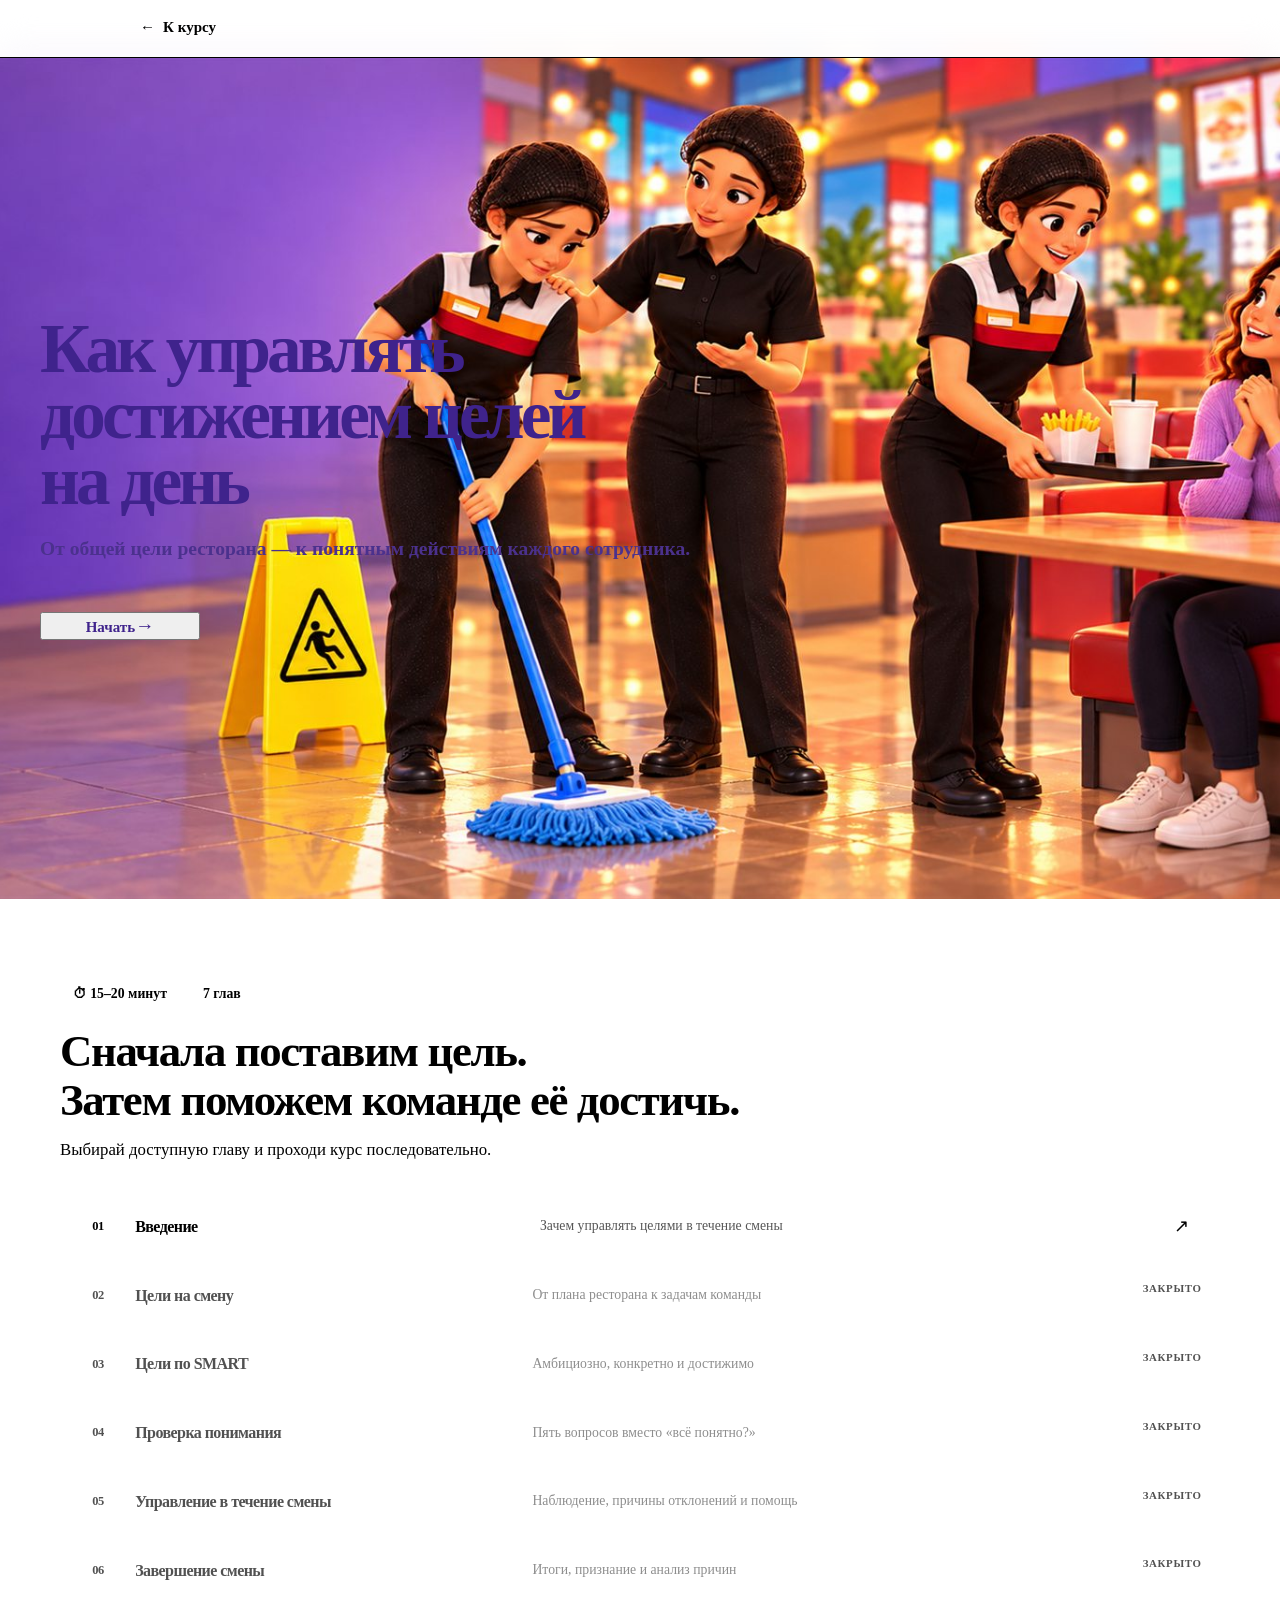
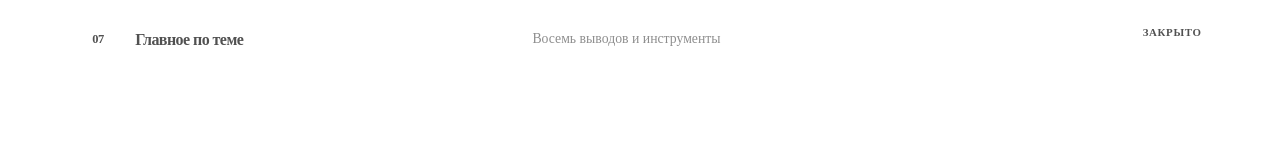
==== index.html @ cd830255 "Adjust cover and reason carousel visuals" ====
<!doctype html>
<html lang="ru" data-audience="ms" data-direction="restoran" data-ku-course="daily_goals_course_progress_v12">
<head>
  <meta charset="utf-8">
  <meta name="viewport" content="width=device-width, initial-scale=1">
  <meta name="theme-color" content="#7968E8">
  <meta name="description" content="Интерактивный курс о постановке целей и управлении их достижением в течение дня.">
  <title>Как управлять достижением целей на день</title>
  <link rel="stylesheet" href="css/kuds.css?v=5">
  <link rel="stylesheet" href="style.css?v=47">
</head>
<body>
  <nav id="top-nav" aria-label="Навигация по курсу">
    <div class="nav-inner">
      <button class="nav-home-btn" type="button" onclick="navigateTo('home')" aria-label="Вернуться на главную">
        <span aria-hidden="true">←</span><span>К курсу</span>
      </button>
      <span id="nav-chapter"></span>
      <span id="nav-progress" aria-live="polite"></span>
    </div>
    <div id="progress-bar-wrap"><div id="progress-bar"></div></div>
  </nav>

  <main>
    <section class="page active" id="page-home">
      <div class="hero-placeholder">
        <div class="hero-content">
          <h1>Как управлять<br>достижением<wbr> целей<br>на день</h1>
          <p>От общей цели ресторана — к понятным действиям каждого сотрудника.</p>
          <button class="hero-entry ku-btn primary l" type="button" onclick="navigateTo('intro')"><span>Начать</span><i class="ku-ico arrow" aria-hidden="true">→</i></button>
        </div>
        <figure class="ku-img course-hero-art" data-ku-img="images/hero-shift-leader" data-ku-alt="Менеджер ресторана начинает смену вместе с командой" style="aspect-ratio:16/9">
          <figcaption class="ku-img__ph"><b>3D-сцена: менеджер начинает смену вместе с командой</b><code>images/hero-shift-leader · 16:9</code></figcaption>
        </figure>
      </div>

      <div class="home-content" id="course-contents">
        <div class="home-heading fade-in">
          <div class="course-overview-meta"><span>⏱ 15–20 минут</span><span>7 глав</span></div>
          <h2>Сначала поставим цель.<br>Затем поможем команде её достичь.</h2>
          <p>Выбирай доступную главу и проходи курс последовательно.</p>
        </div>
        <div class="chapter-grid">
          <button class="chapter-card fade-in" id="home-card-1" type="button" onclick="navigateTo('intro')">
            <span class="chapter-num">01</span><span class="chapter-copy"><b>Введение</b><em class="chapter-cta">Нажми</em><small>Зачем управлять целями в течение смены</small></span><span class="chapter-arrow">↗</span><span class="chapter-lock">●</span>
          </button>
          <button class="chapter-card fade-in locked" id="home-card-2" type="button" onclick="navigateTo('goals')" disabled aria-disabled="true" tabindex="-1">
            <span class="chapter-num">02</span><span class="chapter-copy"><b>Цели на смену</b><small>От плана ресторана к задачам команды</small></span><span class="chapter-arrow">↗</span><span class="chapter-lock">●</span>
          </button>
          <button class="chapter-card fade-in locked" id="home-card-3" type="button" onclick="navigateTo('smart')" disabled aria-disabled="true" tabindex="-1">
            <span class="chapter-num">03</span><span class="chapter-copy"><b>Цели по SMART</b><small>Амбициозно, конкретно и достижимо</small></span><span class="chapter-arrow">↗</span><span class="chapter-lock">●</span>
          </button>
          <button class="chapter-card fade-in locked" id="home-card-4" type="button" onclick="navigateTo('understanding')" disabled aria-disabled="true" tabindex="-1">
            <span class="chapter-num">04</span><span class="chapter-copy"><b>Проверка понимания</b><small>Пять вопросов вместо «всё понятно?»</small></span><span class="chapter-arrow">↗</span><span class="chapter-lock">●</span>
          </button>
          <button class="chapter-card fade-in locked" id="home-card-5" type="button" onclick="navigateTo('control')" disabled aria-disabled="true" tabindex="-1">
            <span class="chapter-num">05</span><span class="chapter-copy"><b>Управление в течение смены</b><small>Наблюдение, причины отклонений и помощь</small></span><span class="chapter-arrow">↗</span><span class="chapter-lock">●</span>
          </button>
          <button class="chapter-card fade-in locked" id="home-card-6" type="button" onclick="navigateTo('finish')" disabled aria-disabled="true" tabindex="-1">
            <span class="chapter-num">06</span><span class="chapter-copy"><b>Завершение смены</b><small>Итоги, признание и анализ причин</small></span><span class="chapter-arrow">↗</span><span class="chapter-lock">●</span>
          </button>
          <button class="chapter-card fade-in wide locked" id="home-card-7" type="button" onclick="navigateTo('summary')" disabled aria-disabled="true" tabindex="-1">
            <span class="chapter-num">07</span><span class="chapter-copy"><b>Главное по теме</b><small>Восемь выводов и инструменты</small></span><span class="chapter-arrow">↗</span><span class="chapter-lock">●</span>
          </button>
        </div>
      </div>
    </section>

    <section class="page" id="page-intro">
      <header class="chapter-hero chapter-hero-orange">
        <div class="content-wrap">
          <span class="chapter-index">01 / 07</span>
          <p class="eyebrow">Введение</p>
          <h1>Цель — не бумажка.<br> Это маршрут смены.</h1>
          <p class="chapter-lead">Почему одной постановки цели недостаточно и как управлять её достижением.</p>
        </div>
      </header>
      <div class="content-wrap lesson-body">
        <div class="hook-card fade-in">
          <h2>Перед первой сменой разберись в трёх вещах</h2>
          <div class="shift-signals" aria-label="Три опоры для первой смены">
            <article><span>01</span><p><strong>Результат:</strong> какой общий план должен выполнить ресторан к концу смены?</p></article>
            <article><span>02</span><p><strong>Команда:</strong> что именно сделает каждый сотрудник для общего результата?</p></article>
            <article><span>03</span><p><strong>Наблюдение:</strong> как вовремя заметить отклонение и помочь команде?</p></article>
          </div>
          <p class="hook-answer">Ответы на эти вопросы ты найдёшь в курсе.</p>
        </div>

        <div class="intro-summary fade-in">
          <p>На старте смены у ресторана есть общий план: выручка, продажи новинок и гостевой опыт. Ты переводишь этот план в конкретные задачи сотрудников, отслеживаешь результат и вовремя помогаешь скорректировать действия.</p>
        </div>
        <figure class="ku-img fade-in course-scene" data-ku-img="images/intro-team-briefing" data-ku-alt="Менеджер объясняет команде цели смены перед открытием ресторана" style="aspect-ratio:16/9">
          <figcaption class="ku-img__ph"><b>3D-сцена: короткая планёрка перед сменой</b><code>images/intro-team-briefing · 16:9</code></figcaption>
        </figure>
        <section class="goal-funnel fade-in" aria-labelledby="goal-funnel-title">
          <h2 id="goal-funnel-title">Как общая цель становится задачами команды</h2>

          <div class="funnel-stage funnel-goal">
            <span class="funnel-number">1</span>
            <div><h3>Цель ресторана на смену</h3><p><strong>202 000 ₽</strong> · <strong>155 новинок</strong> · <strong>0 негативных отзывов</strong></p></div>
          </div>
          <span class="funnel-arrow" aria-hidden="true">↓</span>

          <div class="funnel-stage funnel-metrics">
            <span class="funnel-number">2</span>
            <div><h3>Показатели движения к цели</h3><ul><li>почасовая выручка и количество проданных новинок;</li><li>скорость и качество приготовления;</li><li>гостевой опыт.</li></ul></div>
          </div>
          <span class="funnel-arrow" aria-hidden="true">↓</span>

          <div class="funnel-stage funnel-zones">
            <span class="funnel-number">3</span>
            <div class="funnel-stage-content"><h3>Вклад каждой зоны</h3><div class="funnel-grid">
              <article><b>Кухня</b><p>Готовит блюда по стандарту и правильно использует продукты.</p></article>
              <article><b>Прилавок</b><p>Сотрудники принимают заказ, помогают с выбором, предлагают дополнительные позиции, быстро и правильно собирают заказ.</p></article>
              <article><b>Зал</b><p>Создаёт комфорт, поддерживает чистоту и общается с Гостями.</p></article>
            </div></div>
          </div>
          <span class="funnel-arrow" aria-hidden="true">↓</span>

          <div class="funnel-stage funnel-tasks">
            <span class="funnel-number">4</span>
            <div class="funnel-stage-content"><h3>Конкретные задачи сотрудников по SMART</h3><div class="funnel-grid">
              <article><b>Кухня</b><p>«С 17:00 до 21:00 поддерживай на станции запас не менее 6 порций котлет Ангус».</p></article>
              <article><b>Прилавок</b><p>«С 17:00 до 21:00 продай 15 новинок, предлагая их как дополнительную продажу к горячему напитку».</p></article>
              <article><b>Зал</b><p>«С 17:00 до 21:00 поддерживай чистоту и сразу реагируй на обращения, чтобы завершить смену без негативных отзывов».</p></article>
            </div></div>
          </div>

          <blockquote>Общая цель достигается не сама по себе: она складывается из показателей каждой зоны и конкретных действий сотрудников.</blockquote>
        </section>
        <div class="shift-path-title fade-in"><h2>На каждой смене путь выглядит так:</h2></div>
        <div class="intro-flow fade-in" aria-label="Четыре действия на смене">
          <div><span>01</span><b>Поставить</b><small>Каждому сотруднику — свою понятную цель.</small></div><i>→</i>
          <div><span>02</span><b>Проверить</b><small>Сверить факт с планом во время смены.</small></div><i>→</i>
          <div><span>03</span><b>Поддержать</b><small>Дать обратную связь и скорректировать действия.</small></div><i>→</i>
          <div><span>04</span><b>Подвести итог</b><small>Понять, что сработало и что улучшить.</small></div>
        </div>
        <div class="intro-next fade-in"><b>Начнём с постановки целей</b><span>Сначала разберём общий план ресторана и получим понятную цель для вечерней смены.</span></div>
        <div class="next-row"><button class="btn-primary" type="button" onclick="completeChapter('intro', 'goals')">К постановке целей <span>→</span></button></div>
      </div>
    </section>

    <section class="page" id="page-goals">
      <header class="chapter-hero chapter-hero-cream">
        <div class="content-wrap">
          <span class="chapter-index">02 / 07</span>
          <p class="eyebrow">Постановка целей на смену</p>
          <h1>Одна цель ресторана.<br> Несколько личных задач.</h1>
          <p class="chapter-lead">Разберём цели вечерней смены и переведём товарооборот в понятный план для кассира.</p>
        </div>
      </header>
      <div class="content-wrap lesson-body">
        <div class="section-title fade-in"><h2>Что нужно знать, чтобы поставить цели на смену</h2></div>
        <div class="quiz-card case-quiz fade-in">
          <div class="quiz-top"><span>Пример из практики · проверь себя</span><b>01</b></div>
          <h2>Ты управляешь вечерней сменой</h2>
          <p>Ответь на три вопроса по ситуации. После каждого ответа увидишь логику расчёта.</p>
          <div class="case-question">
            <h3>Утром поставили цель продать 250 новинок, но продали 95. Сколько нужно продать вечером?</h3>
            <div class="choice-grid"><button type="button" onclick="answerChoice(this, false, 'case-feedback-1')">125 порций</button><button type="button" onclick="answerChoice(this, true, 'case-feedback-1')">155 порций</button><button type="button" onclick="answerChoice(this, false, 'case-feedback-1')">250 порций</button></div>
            <div class="feedback-box" id="case-feedback-1" aria-live="polite"></div>
          </div>
          <div class="case-question">
            <h3>Цель ресторана по товарообороту — 350 000 рублей, утром заработали 148 000. Какая цель вечерней смены?</h3>
            <div class="choice-grid"><button type="button" onclick="answerChoice(this, false, 'case-feedback-2')">175 000 ₽</button><button type="button" onclick="answerChoice(this, true, 'case-feedback-2')">202 000 ₽</button><button type="button" onclick="answerChoice(this, false, 'case-feedback-2')">350 000 ₽</button></div>
            <div class="feedback-box" id="case-feedback-2" aria-live="polite"></div>
          </div>
          <div class="case-question">
            <h3>Утренняя смена завершилась без негативных отзывов. Какая цель остаётся у тебя?</h3>
            <div class="choice-grid"><button type="button" onclick="answerChoice(this, true, 'case-feedback-3')">Завершить смену с 0 негативных отзывов</button><button type="button" onclick="answerChoice(this, false, 'case-feedback-3')">Удержать долю негативных отзывов не выше 1%</button><button type="button" onclick="answerChoice(this, false, 'case-feedback-3')">Снизить число негативных отзывов к прошлой неделе</button></div>
            <div class="feedback-box" id="case-feedback-3" aria-live="polite"></div>
          </div>
        </div>

        <div class="shift-goal-summary fade-in">
          <div class="shift-goal-takeaway"><strong>Как поставить общую цель на смену</strong><p>Возьми план ресторана на день, учти долю своей смены и фактический результат предыдущей смены. Определи результат по выручке, продажам новинок и гостевому опыту.</p></div>
          <aside class="shift-share-note"><strong>Важно: учитывай долю каждой смены.</strong><p>Распределение выручки по сменам в каждом ресторане своё. Уточни у наставника, какой процент приходится на утро, а какой — на вечер, чтобы в дальнейшем опираться на эти цифры при постановке цели.</p></aside>
        </div>

        <div class="section-title fade-in"><h2>Как из общей цели поставить задачу каждому сотруднику смены</h2></div>
        <div class="body-copy fade-in">
          <p>Ты можешь отлично знать, как собирать и продавать сэндвичи, но в одиночку за день достигнуть плановых показателей не получится. Поэтому важно организовать работу команды.</p>
          <p>Цель смены становится выполнимой, когда у каждой зоны есть свой ориентир. Сначала задай ориентир, затем объясни сотрудникам действия, которые приведут к нему.</p>
        </div>
        <div class="question-stack fade-in">
          <div><span>01</span><div><p><strong>Кухня:</strong> выполнять план по блюдам и не допускать негативных отзывов о качестве и скорости.</p><details class="question-guidance"><summary><span>Показать решение</span><small>Нажми</small><i aria-hidden="true">＋</i></summary><div class="question-guidance-answer"><p>Распредели сотрудников по станциям, обозначь обязанности и следи за готовностью, качеством и скоростью выдачи.</p></div></details></div></div>
          <div><span>02</span><div><p><strong>Зал:</strong> поддерживать чистоту, помогать Гостям и завершить смену без негативных отзывов.</p><details class="question-guidance"><summary><span>Показать решение</span><small>Нажми</small><i aria-hidden="true">＋</i></summary><div class="question-guidance-answer"><p>Обозначь стандарты чистоты и гостевого опыта, регулярно наблюдай за залом и помогай сотруднику быстро реагировать на обращения.</p></div></details></div></div>
          <div><span>03</span><div><p><strong>Касса:</strong> каждый час выполнять свою долю выручки и не допускать негативных отзывов об обслуживании.</p><details class="question-guidance"><summary><span>Показать решение</span><small>Нажми</small><i aria-hidden="true">＋</i></summary><div class="question-guidance-answer"><p>Рассчитай почасовой ориентир, наблюдай за гостевым опытом и сверяй продажи с планом каждый час.</p></div></details></div></div>
        </div>
        <div class="questions-result fade-in"><b>Теперь у каждой зоны есть понятный ориентир.</b><span>Рассчитаем один из них: сколько должен продать кассир за смену и за час.</span></div>

        <div class="calculation-card fade-in">
          <p class="eyebrow">Пример расчета для кассира:</p>
          <p>У тебя на смене 1 кассир. Нужно заработать 202 000 рублей. Доля продаж в Digital-каналах составляет 84% (эту информацию ты ищешь в дашборде). Значит, кассир должен продать оставшиеся 16% выручки:</p>
          <div class="formula"><span>202 000</span><i>×</i><span>16 / 100</span><i>=</i><b>32 320 ₽ за смену</b></div>
          <p>Если смена длится 8 часов, то каждый час нужно продавать примерно на 4040 рублей.</p>
        </div>

        <div class="quiz-card fade-in" id="calc-quiz">
          <div class="quiz-top"><span>Практика</span><b>01</b></div>
          <h2>Рассчитай цель кассира</h2>
          <p>Выручка за смену — 150 000 рублей, доля кассира — 20%. Какая цель кассира?</p>
          <div class="choice-grid" role="group" aria-label="Варианты ответа">
            <button type="button" onclick="answerChoice(this, false, 'calc-feedback')">24 000 ₽</button>
            <button type="button" onclick="answerChoice(this, true, 'calc-feedback')">30 000 ₽</button>
            <button type="button" onclick="answerChoice(this, false, 'calc-feedback')">36 000 ₽</button>
          </div>
          <div class="feedback-box" id="calc-feedback" aria-live="polite"></div>
        </div>
        <div class="next-row"><button class="btn-primary" type="button" onclick="completeChapter('goals', 'smart')">Сделать цель точной <span>→</span></button></div>
      </div>
    </section>

    <section class="page" id="page-smart">
      <header class="chapter-hero chapter-hero-red">
        <div class="content-wrap">
          <span class="chapter-index">03 / 07</span>
          <p class="eyebrow">Постановка целей по SMART</p>
          <h1>Цель, которую<br> можно выполнить.</h1>
          <p class="chapter-lead">Проверим цель на конкретность, измеримость, достижимость, релевантность и срок.</p>
        </div>
      </header>
      <div class="content-wrap lesson-body">
        <div class="section-title fade-in"><h2>Как конкретизировать цель на смену</h2></div>
        <div class="smart-intro fade-in"><p>Цели для команды и каждого сотрудника нужно ставить по принципу SMART. Нажми на букву, чтобы увидеть, что именно она проверяет.</p></div>
        <div class="smart-grid fade-in">
          <button type="button" class="smart-card" onclick="selectSmart(this, 0)"><b>S</b><span>Specific</span><small>Конкретной</small></button>
          <button type="button" class="smart-card" onclick="selectSmart(this, 1)"><b>M</b><span>Measurable</span><small>Измеримой</small></button>
          <button type="button" class="smart-card" onclick="selectSmart(this, 2)"><b>A</b><span>Achievable</span><small>Достижимой</small></button>
          <button type="button" class="smart-card" onclick="selectSmart(this, 3)"><b>R</b><span>Relevant</span><small>Связана с общей целью</small></button>
          <button type="button" class="smart-card" onclick="selectSmart(this, 4)"><b>T</b><span>Time-bound</span><small>Ограниченной во времени</small></button>
        </div>
        <div class="smart-detail fade-in" id="smart-detail" aria-live="polite">
          <span>Выбери букву SMART</span><p>Нажми на любую карточку выше — здесь появится объяснение и пример.</p>
        </div>
        <div class="smart-breakdown fade-in" id="smart-breakdown" hidden>
          <p class="smart-complete-goal">«С 9:00 до 11:00 продай 15 пирожков с вишней — на 5 больше твоего обычного результата. Предлагай их как дополнительную продажу к горячему напитку: это поможет увеличить средний чек ресторана».</p>
        </div>

        <figure class="ku-img fade-in course-scene" data-ku-img="images/smart-goal-coaching" data-ku-alt="Менеджер проговаривает сотрудникам конкретную цель по SMART" style="aspect-ratio:16/9">
          <figcaption class="ku-img__ph"><b>3D-сцена: менеджер ставит сотруднику понятную SMART-цель</b><code>images/smart-goal-coaching · 16:9</code></figcaption>
        </figure>
        <div class="quiz-card fade-in">
          <div class="quiz-top"><span>Практика</span><b>02</b></div>
          <h2>Соотнеси части цели с критериями SMART</h2>
          <p>Части ниже складываются в одну цель. Для каждой части выбери критерий SMART, который она раскрывает.</p>
          <div class="smart-matching" id="smart-matching">
            <label><span>С 17:00 до 21:00</span><select data-answer="T" aria-label="Критерий для срока цели кухни"><option value="">Выбери критерий</option><option value="R">R · Релевантность</option><option value="M">M · Измеримость</option><option value="T">T · Ограниченность во времени</option><option value="A">A · Достижимость</option><option value="S">S · Конкретность</option></select></label>
            <label><span>поддерживай на станции запас котлет Ангус</span><select data-answer="S" aria-label="Критерий для конкретного результата кухни"><option value="">Выбери критерий</option><option value="S">S · Конкретность</option><option value="T">T · Ограниченность во времени</option><option value="R">R · Релевантность</option><option value="M">M · Измеримость</option><option value="A">A · Достижимость</option></select></label>
            <label><span>не менее 6 порций</span><select data-answer="M" aria-label="Критерий для количества порций"><option value="">Выбери критерий</option><option value="A">A · Достижимость</option><option value="M">M · Измеримость</option><option value="T">T · Ограниченность во времени</option><option value="R">R · Релевантность</option><option value="S">S · Конкретность</option></select></label>
            <label><span>это на 2 порции больше обычного запаса</span><select data-answer="A" aria-label="Критерий для достижимости цели кухни"><option value="">Выбери критерий</option><option value="R">R · Релевантность</option><option value="T">T · Ограниченность во времени</option><option value="A">A · Достижимость</option><option value="S">S · Конкретность</option><option value="M">M · Измеримость</option></select></label>
            <label><span>чтобы выдавать заказы без задержек</span><select data-answer="R" aria-label="Критерий для связи с целью ресторана"><option value="">Выбери критерий</option><option value="M">M · Измеримость</option><option value="S">S · Конкретность</option><option value="A">A · Достижимость</option><option value="R">R · Релевантность</option><option value="T">T · Ограниченность во времени</option></select></label>
          </div>
          <button class="btn-check" type="button" onclick="checkSmartMatching()">Проверить соответствия</button>
          <div class="feedback-box" id="smart-feedback" aria-live="polite"></div>
        </div>
        <div class="smart-checklist-bridge fade-in"><b>SMART готов. Теперь соберём всё в один алгоритм.</b><span>Итоговый чек-лист поможет не забыть вклад сотрудника, его возможности, способ достижения и проверку общей цели.</span></div>
        <div class="section-title fade-in"><h2>Как ставить цели сотрудникам, чтобы учесть всё?</h2></div>

        <ol class="step-list fade-in">
          <li><span>1</span><div><h3>Определи, кто из сотрудников и как именно должен повлиять на достижение цели.</h3><p>Пример: Кассиры могут работать со средним чеком, предлагая горячий пирожок с вишней к кофе. Сотрудник на бройлере – следить за сигналами PHU и вовремя готовить котлеты.</p></div></li>
          <li><span>2</span><div><h3>Учти реальные возможности сотрудника.</h3><p>Посмотри, какую норму обычно выполняет этот сотрудник в пик. Например: менее опытный кассир продает 10 пирожков с вишней, опытный – 25.</p></div></li>
          <li><span>3</span><div><h3>Сформулируй индивидуальные амбициозные, но достижимые цели.</h3><p>Пример: Нужно продать 50 пирожков с вишней и увеличить средний чек до 650 руб. Тогда:</p><p>Неопытному кассиру: цель — 15 пирожков с вишней (на 5 больше нормы) и средний чек 600 руб.</p><p>Опытному кассиру: цель — 35 пирожков с вишней (на 10 больше) и средний чек 700 руб.</p></div></li>
          <li><span>4</span><div><h3>Проверь себя.</h3><p>Если все сотрудники выполнят свои индивидуальные цели, будет ли выполнена общая цель на смену?</p></div></li>
          <li><span>5</span><div><h3>Озвучь цель по SMART для каждого сотрудника и подскажи, как её достичь.</h3><p>Например: «Мадина, с 17:00 до 21:00 продай 15 пирожков с вишней. Предлагай их как дополнительную продажу к горячему напитку — в конце сверим результат».</p></div></li>
        </ol>
        <div class="smart-next-bridge fade-in"><b>Следом проверим понимание задачи.</b><span>Сотрудник должен сам пересказать цель — так ты увидишь, одинаково ли вы поняли ожидаемый результат.</span></div>
        <div class="next-row"><button class="btn-primary" type="button" onclick="completeChapter('smart', 'understanding')">Проверить понимание <span>→</span></button></div>
      </div>
    </section>

    <section class="page" id="page-understanding">
      <header class="chapter-hero chapter-hero-yellow">
        <div class="content-wrap">
          <span class="chapter-index">04 / 07</span>
          <p class="eyebrow">Проверка понимания задач</p>
          <h1>Не спрашивай<br> «Всё понятно?»</h1>
          <p class="chapter-lead">Дай сотруднику самому пересказать цель — так ты увидишь, что именно он услышал.</p>
        </div>
      </header>
      <div class="content-wrap lesson-body">
        <div class="section-title fade-in"><h2>Как убедиться, что сотрудники усвоили задачи</h2></div>
        <div class="body-copy fade-in"><p>Когда расскажешь цель, попроси сотрудника пересказать:</p></div>
        <div class="understanding-checklist fade-in" id="understanding-list">
          <label><input type="checkbox"><span><b>1</b>какая цель, сколько и чего нужно успеть;</span></label>
          <label><input type="checkbox"><span><b>2</b>что можно делать, чтобы её достичь;</span></label>
          <label><input type="checkbox"><span><b>3</b>для чего нужна эта цель;</span></label>
          <label><input type="checkbox"><span><b>4</b>к какому времени нужно достичь цель;</span></label>
          <label><input type="checkbox"><span><b>5</b>готов ли он её выполнять.</span></label>
        </div>

        <div class="dialogue-card fade-in">
          <div class="manager-avatar" aria-hidden="true">М</div>
          <div><small>Пример вопроса:</small><p id="madina-script">«Мадина, повтори, пожалуйста, что тебе нужно сделать и к какому времени? Как ты поняла, что нужно, чтобы это сделать? Готова выполнить?»</p><audio id="madina-audio" preload="metadata"><source src="assets/madina.mp3" type="audio/mpeg"></audio><button class="audio-btn" id="madina-audio-toggle" type="button" aria-pressed="false">▶ Прослушать пример</button></div>
        </div>

        <div class="bridge-note fade-in"><span>Проверка понимания — основа дальнейшего наблюдения. Когда сотрудник своими словами повторил задачу, ты можешь отслеживать её выполнение и вовремя помогать.</span></div>

        <div class="understanding-next fade-in"><b>Теперь будем отслеживать ход смены</b><span>Понимание задачи уже проверено. Дальше ты наблюдаешь за выполнением, анализируешь отклонения и даёшь обратную связь.</span></div>

        <div class="next-row"><button class="btn-primary" type="button" onclick="completeChapter('understanding', 'control')">Управлять в течение смены <span>→</span></button></div>
      </div>
    </section>

    <section class="page" id="page-control">
      <header class="chapter-hero chapter-hero-dark">
        <div class="content-wrap">
          <span class="chapter-index">05 / 07</span>
          <p class="eyebrow">Управление достижением целей</p>
          <h1>Наблюдай,<br> чтобы вовремя помочь.</h1>
          <p class="chapter-lead">Сверяй продажи с планом каждый час, находи причину отклонения и корректируй действия.</p>
        </div>
      </header>
      <div class="content-wrap lesson-body">
        <div class="body-copy fade-in">
          <p>Достижением целей нужно управлять. Регулярно следи, чтобы каждый сотрудник приближался к плану.</p>
        </div>
        <div class="control-bridge fade-in"><p class="eyebrow">Инструменты наблюдения</p><p><strong>Данные о продажах в Brave&amp;Bold</strong> показывают фактический результат. Каждый час сравнивай накопленные продажи с планом на это время: цель → ежечасная сверка → причина отклонения → помощь сотруднику.</p></div>
        <figure class="ku-img fade-in course-scene" data-ku-img="images/control-hourly-check" data-ku-alt="Менеджер вместе с сотрудником сверяет почасовой план продаж и фактический результат" style="aspect-ratio:16/9">
          <figcaption class="ku-img__ph"><b>3D-сцена: ежечасная сверка плана и результата</b><code>images/control-hourly-check · 16:9</code></figcaption>
        </figure>
        <figure class="brave-report fade-in">
          <a href="brave-sales-metrics.png" target="_blank" rel="noopener" aria-label="Открыть скриншот отчёта Brave&amp;Bold в полном размере"><img src="brave-sales-metrics.png" alt="Отчёт Brave&amp;Bold с выручкой, трафиком, средним чеком и количеством блюд по временным интервалам" loading="lazy"></a>
          <figcaption><strong>Пример отчёта Brave&amp;Bold.</strong> Данные разбиты на получасовые интервалы. Для ежечасной сверки смотри два соседних столбца вместе.</figcaption>
        </figure>
        <div class="examples-card fade-in">
          <h3>Как это выглядит в работе</h3>
          <p>Если цель кассира на 8-часовую смену — 80 000 ₽, то при равномерной загрузке ориентир составляет 10 000 ₽ за час. Через час сравни накопленные продажи с 10 000 ₽. Если поток Гостей меняется, распределяй почасовой план с учётом ожидаемой загрузки.</p>
        </div>

        <div class="section-title fade-in"><h2>Что делать, если цели не достигаются?</h2></div>
        <div class="body-copy fade-in"><p>Если через 1–2 часа видно отставание, разберись в причинах.</p></div>
        <div class="reason-carousel fade-in" id="reason-carousel" aria-label="Причины отклонения от цели">
          <div class="reason-slides">
            <article class="reason-slide active"><img src="images/reason-not-understood.jpg" alt="Менеджер помогает сотруднику понять задачу"><div class="reason-slide-copy"><span class="reason-kicker">Причина 1</span><h3>Сотрудник не понимает задачу.</h3><p><strong>Признак:</strong> пересказывает цель неверно.</p><p><strong>Решение:</strong> объясни цель ещё раз и попроси повторить.</p></div></article>
            <article class="reason-slide"><img src="images/reason-cannot-achieve.jpg" alt="Менеджер помогает сотруднику убрать препятствие"><div class="reason-slide-copy"><span class="reason-kicker">Причина 2</span><h3>Сотрудник понимает, но не получается выполнить.</h3><p>Спроси, <strong>в чём сложность.</strong> Возможно, нужен другой инструмент (например, использовать треугольник продаж, а не один скрипт).</p><p><strong>Решение:</strong> предложи новый план, убери помехи (соус стоит далеко, скрипт сложный и т.п.).</p></div></article>
            <article class="reason-slide"><img src="images/reason-tired.jpg" alt="Менеджер предлагает уставшему сотруднику короткий отдых"><div class="reason-slide-copy"><span class="reason-kicker">Причина 3</span><h3>Сотрудник устал.</h3><p>Спроси, <strong>как он себя чувствует.</strong></p><p><strong>Решение:</strong> дай отдохнуть до пика, скорректируй распределение задач.</p></div></article>
            <article class="reason-slide"><img src="images/reason-unfriendly.jpg" alt="Менеджер помогает сотруднику улучшить общение с Гостем"><div class="reason-slide-copy"><span class="reason-kicker">Причина 4</span><h3>Сотрудник недружелюбен с Гостями.</h3><p><strong>Спроси:</strong> что мешает ему быть внимательным к Гостям и предлагать блюда.</p><p><strong>Решение:</strong> дай корректирующую обратную связь наедине, покажи, как правильно общаться и предлагать.</p></div></article>
          </div>
          <div class="reason-carousel-nav"><button type="button" onclick="changeReasonSlide(-1)" aria-label="Предыдущая причина">←</button><span id="reason-carousel-count">1 / 4</span><button type="button" onclick="changeReasonSlide(1)" aria-label="Следующая причина">→</button></div>
        </div>

        <div class="quiz-card fade-in">
          <div class="quiz-top"><span>Ситуация</span><b>03</b></div>
          <h2>Через 2 часа кассир продал на 2 000 ₽ при плане 5 000 ₽ на это время. Что сделаешь сначала?</h2>
          <div class="choice-list">
            <button type="button" onclick="answerChoice(this, false, 'control-feedback')">Повторить план продаж, предложить чаще рекомендовать новинки и через час сверить результат</button>
            <button type="button" onclick="answerChoice(this, true, 'control-feedback')">Уточнить понимание цели, выяснить причину отставания и вместе выбрать подходящее действие</button>
            <button type="button" onclick="answerChoice(this, false, 'control-feedback')">Передать часть плана опытному кассиру, снизить цель отстающему и через час сверить результат</button>
          </div>
          <div class="feedback-box" id="control-feedback" aria-live="polite"></div>
        </div>

        <div class="control-errors-bridge fade-in"><b>Регулярная сверка нужна не для отчётности.</b><span>Она помогает заметить отклонение вовремя. Если не отслеживать результат или делать это формально, появляются ошибки — разберём их дальше.</span></div>

        <div class="section-title fade-in"><h2>Ошибки при наблюдении за сменой</h2></div>
        <div class="mistake-grid fade-in">
          <div><span>01</span><h3>Наблюдение без помощи.</h3><p>Заполняешь чек-лист, но не даёшь обратную связь команде. Ситуация не меняется.</p></div>
          <div><span>02</span><h3>Внимание только к ошибкам.</h3><p>Даёшь только негативную обратную связь. Сотрудник теряет мотивацию и может уволиться.</p></div>
          <div><span>03</span><h3>Нет регулярной сверки.</h3><p>Поставил цель в начале смены и забыл. Сотрудник не знает, как идёт, и может потерять ориентир.</p></div>
        </div>

        <div class="section-title fade-in"><h2>Когда сотруднику нужно больше внимания</h2></div>
        <div class="control-balance fade-in">
          <div class="more-control"><span>＋</span><h3>Наблюдай внимательнее и помогай, если:</h3><p>сотрудник выполняет новую задачу (ты пока не знаешь его скорость и качество);</p><p>задача очень важная или срочная (это снижает риск ошибок).</p></div>
          <div class="less-control"><span>−</span><h3>Давай больше самостоятельности, если:</h3><p>сотрудник опытный и мотивированный (постоянное вмешательство мешает);</p><p>ты доверяешь ему. В пики такие сотрудники — твоя главная опора.</p></div>
        </div>
        <div class="control-finish-bridge fade-in"><b>Наблюдение за сменой завершается обсуждением итогов.</b><span>К концу смены у тебя есть результаты ежечасных сверок, обратная связь и причины отклонений. Теперь важно обсудить с командой, что получилось, а что стоит улучшить в следующую смену.</span></div>
        <div class="next-row"><button class="btn-primary" type="button" onclick="completeChapter('control', 'finish')">Подвести итоги смены <span>→</span></button></div>
      </div>
    </section>

    <section class="page" id="page-finish">
      <header class="chapter-hero chapter-hero-green">
        <div class="content-wrap">
          <span class="chapter-index">06 / 07</span>
          <p class="eyebrow">Завершение смены</p>
          <h1>Итог — это начало<br> следующей смены.</h1>
          <p class="chapter-lead">Подведи результат, признай вклад команды и преврати причины отклонений в план действий.</p>
        </div>
      </header>
      <div class="content-wrap lesson-body">
        <div class="reflection-card fade-in">
          <p class="eyebrow">Согласен или поспоришь?</p>
          <h2>Иногда кажется: «Если цели не достигнуты, значит, сотрудники плохо работали».</h2>
          <p>А теперь вопрос: так ли это?</p>
          <div class="reflection-actions">
            <button type="button" onclick="answerReflection('yes')">✓ Да, это их ответственность</button>
            <button type="button" onclick="answerReflection('no')">✕ Нет, скорее всего, я что-то упустил в управлении</button>
          </div>
          <div class="reflection-feedback" id="reflection-feedback" aria-live="polite"></div>
        </div>

        <div class="section-title fade-in"><h2>Что делать в конце смены</h2></div>
        <div class="body-copy fade-in"><p>Проверь итоги.</p><p>Если каждый сотрудник достиг своей цели, значит, и общая цель выполнена.</p></div>
        <div class="finish-paths fade-in">
          <article class="success-path"><span>Цель достигнута</span><h3>Сообщи результат команде.</h3><p>Поблагодари, выдели лучших, вручи карточки признания.</p></article>
          <article class="review-path"><span>Цель не достигнута</span><h3>Если цель не достигнута – ищи причины.</h3><ul><li>Меньше заказов, чем ожидали?</li><li>Нереалистичные индивидуальные цели?</li><li>Сотрудники не выполняли задачи?</li></ul><p>Запиши причины и обсуди план действий с директором.</p></article>
        </div>
        <div class="team-review fade-in">
          <div><span>01</span><p>Спроси у команды, что было трудным, а что лёгким.</p></div>
          <div><span>02</span><p>Запиши сложные моменты, подумай, как помочь в следующий раз.</p></div>
          <div><span>03</span><p>Дай обратную связь каждому.</p></div>
          <div><span>04</span><p>Публично похвали тех, кто справился. Это мотивирует и их, и остальных.</p></div>
        </div>
        <figure class="ku-img fade-in course-scene" data-ku-img="images/finish-team-feedback" data-ku-alt="Менеджер подводит итоги смены и благодарит команду ресторана" style="aspect-ratio:16/9">
          <figcaption class="ku-img__ph"><b>3D-сцена: команда подводит итоги смены</b><code>images/finish-team-feedback · 16:9</code></figcaption>
        </figure>
        <div class="next-row"><button class="btn-primary" type="button" onclick="completeChapter('finish', 'summary')">Собрать главное <span>→</span></button></div>
      </div>
    </section>

    <section class="page" id="page-summary">
      <header class="chapter-hero chapter-hero-summary">
        <div class="content-wrap">
          <span class="chapter-index">07 / 07</span>
          <p class="eyebrow">Завершение курса</p>
          <h1>Управляй не цифрами.<br> Управляй действиями.</h1>
          <p class="chapter-lead">Восемь принципов, которые превращают цель ресторана в результат команды.</p>
        </div>
      </header>
      <div class="content-wrap lesson-body">
        <div class="section-title fade-in"><h2>Главные выводы курса</h2></div>
        <div class="takeaway-list fade-in">
          <article><span>01</span><p>Чтобы правильно поставить цели, изучи результаты прошлой смены.</p></article>
          <article><span>02</span><p>Пользуйся принципом SMART для целей всей команды и каждого сотрудника.</p></article>
          <article><span>03</span><p>Проверь себя: если все выполнят свои задачи, будет ли достигнута общая цель?</p></article>
          <article><span>04</span><p>Убедись, что каждый понял свою задачу.</p></article>
          <article><span>05</span><p>Каждый час сверяй продажи с планом и обсуждай результат с командой.</p></article>
          <article><span>06</span><p>Если что-то идёт не так – корректируй: переставляй сотрудников, уточняй цели, подбадривай, сообщай промежуточные результаты.</p></article>
          <article><span>07</span><p>Правильная постановка целей и внимательное наблюдение – твои главные инструменты управления.</p></article>
          <article><span>08</span><p>Команда должна знать о своих промежуточных результатах и результатах ресторана – это повышает мотивацию и настраивает на общий успех.</p></article>
        </div>
        <div class="resource-panel fade-in">
          <div><p class="eyebrow">Забери с собой</p><h2>Два инструмента для следующей смены</h2></div>
          <div class="resource-buttons"><a class="btn-secondary" href="output/pdf/goal-control-checklist.pdf?v=4" download="Чек-лист наблюдения за сменой.pdf">↓ Чек-лист наблюдения за сменой</a><button class="btn-secondary" type="button" onclick="printChecklist()">⎙ 5 вопросов для печати</button></div>
        </div>
        <div class="completion-card fade-in">
          <span class="completion-mark">✓</span><div><h2>Ты прошёл весь маршрут</h2><p>Зафиксируй завершение курса и примени чек-лист уже на следующей смене.</p></div><button class="btn-primary" id="ku-complete-button" data-ku-complete type="button">Завершить курс</button>
        </div>
        <div class="completion-panel" id="completion-panel" role="status"><b>Курс завершён.</b> Результат отправлен. Дождись, когда появится флажок «Курс завершён», затем закрой окно курса.</div>
      </div>
    </section>
  </main>
  <button class="course-back btn-secondary" id="course-back" type="button" onclick="goToPreviousPage()" hidden><span aria-hidden="true">←</span> Назад</button>

  <script src="js/ku-scorm.js"></script>
  <script src="script.js?v=51"></script>
</body>
</html>
---- style.css ----
:root {
  --c-brand: var(--ku-brand);
  --c-brand-dark: var(--ku-brand-strong);
  --c-red: var(--ku-contrast);
  --c-yellow: var(--ku-brand-soft);
  --c-green: var(--ku-success);
  --c-ink: var(--ku-text);
  --c-cream: var(--ku-surface);
  --c-paper: var(--ku-bg);
  --c-white: var(--ku-card);
  --c-muted: var(--ku-border);
  --c-soft: var(--ku-brand-soft);
  --font-head: var(--ku-font-display);
  --font-body: var(--ku-font-body);
  --content-max: 820px;
  --wide-max: 1160px;
  --radius: var(--ku-radius-l);
  --radius-sm: var(--ku-radius-m);
  --shadow: var(--ku-shadow-m);
}

* { box-sizing: border-box; }
html { scroll-behavior: smooth; }
body { margin: 0; color: var(--c-ink); background: var(--c-paper); font-family: var(--font-body); font-size: 15px; }
button, input, textarea { font: inherit; }
button { color: inherit; }
button:focus-visible, input:focus-visible, textarea:focus-visible { outline: 3px solid var(--c-yellow); outline-offset: 3px; }
h1, h2, h3, h4, p { margin-top: 0; }
h1, h2, h3, .eyebrow, .chapter-num, .btn-primary { font-family: var(--font-head); }
.page { display: none; min-height: 100vh; padding-top: 57px; }
.page.active { display: block; }
.content-wrap { width: min(100% - 40px, var(--content-max)); margin: 0 auto; }
.fade-in { opacity: 0; transform: translateY(22px); transition: opacity .6s ease, transform .6s ease; }
.fade-in.visible { opacity: 1; transform: none; }
.eyebrow { margin-bottom: 14px; text-transform: uppercase; letter-spacing: .12em; font-size: 13px; font-weight: 700; }

#top-nav { position: fixed; inset: 0 0 auto; z-index: 50; background: rgba(255,250,244,.94); backdrop-filter: blur(16px); border-bottom: 1px solid rgba(80,35,20,.09); }
.nav-inner { height: 54px; width: min(100% - 32px, 1000px); margin: 0 auto; display: flex; align-items: center; justify-content: space-between; gap: 16px; }
.nav-home-btn { display: flex; gap: 8px; align-items: center; border: 0; background: none; cursor: pointer; font-weight: 700; padding: 8px 0; }
.nav-home-btn:hover { color: var(--c-brand-dark); }
#nav-chapter { flex: 1; text-align: center; font-size: 14px; white-space: nowrap; overflow: hidden; text-overflow: ellipsis; }
#nav-progress { min-width: 42px; text-align: right; font-size: 13px; opacity: .65; }
#progress-bar-wrap { height: 3px; background: var(--c-muted); }
#progress-bar { height: 100%; width: 0; background: var(--c-red); transition: width .4s ease; }

.hero-placeholder { min-height: min(820px, calc(100vh - 57px)); position: relative; overflow: hidden; isolation: isolate; display: grid; align-items: center; background: #2f140c; color: var(--c-white); }
.hero-placeholder::before { content: ""; position: absolute; z-index: -2; inset: 0 0 0 56%; background: linear-gradient(135deg,#6f3521,#32150d); }
.hero-placeholder::after { content: ""; position: absolute; z-index: -1; width: 440px; height: 440px; border-radius: 50%; right: 8%; top: 18%; background: var(--c-brand); opacity: .7; filter: blur(2px); }
.hero-grid { position: absolute; z-index: -1; inset: 0; background-image: linear-gradient(rgba(255,255,255,.06) 1px,transparent 1px),linear-gradient(90deg,rgba(255,255,255,.06) 1px,transparent 1px); background-size: 72px 72px; mask-image: linear-gradient(90deg,transparent 42%,black); }
.hero-content { width: min(100% - 40px, var(--wide-max)); margin: 0 auto; padding: 90px 0; }
.hero-content h1 { max-width: 760px; margin-bottom: 24px; font-size: clamp(44px,7vw,84px); line-height: .86; letter-spacing: -.045em; }
.hero-content p { max-width: 500px; font-size: clamp(17px,1.8vw,21px); line-height: 1.45; opacity: .82; }
.hero-start { margin-top: 24px; }
.hero-entry { min-width: 10rem; margin-top: 1.8rem; text-align: center; }
.hero-entry span { font-family: var(--ku-font-head, inherit); font-weight: 800; }
.hero-entry i { font-size: 1.2rem; font-style: normal; }
.hero-entry:focus-visible { outline: 3px solid var(--ku-contrast); outline-offset: 4px; }
.hero-photo-note { position: absolute; right: clamp(24px,7vw,110px); bottom: 32px; display: flex; align-items: center; gap: 10px; font-size: 12px; letter-spacing: .1em; text-transform: uppercase; opacity: .7; }
.photo-mark { display: grid; place-items: center; width: 34px; height: 34px; border: 1px dashed currentColor; border-radius: 50%; }

.home-content { width: min(100% - 40px, var(--wide-max)); margin: 0 auto; padding: 70px 0 110px; }
.course-meta { display: flex; gap: 28px; padding-bottom: 34px; border-bottom: 1px solid var(--c-muted); }
.course-meta span { display: flex; align-items: baseline; gap: 6px; font-size: 14px; }
.course-meta b { font-family: var(--font-head); font-size: 24px; }
.home-heading { margin: 68px 0 36px; }
.home-heading h2 { max-width: 850px; font-size: clamp(30px,4vw,52px); line-height: .98; letter-spacing: -.03em; }
.chapter-grid { display: grid; grid-template-columns: repeat(2,minmax(0,1fr)); gap: 16px; }
.chapter-card { min-height: 150px; position: relative; display: flex; align-items: flex-start; gap: 20px; padding: 28px; border: 1px solid var(--c-muted); border-radius: var(--radius); background: var(--c-white); cursor: pointer; text-align: left; transition: transform .2s,border-color .2s,box-shadow .2s,opacity .2s; }
.chapter-card:hover { transform: translateY(-4px); border-color: var(--c-brand); box-shadow: var(--shadow); }
.chapter-card.wide { grid-column: 1/-1; }
.chapter-card.locked { pointer-events: none; opacity: .45; filter: grayscale(1); }
.chapter-num { color: var(--c-red); font-size: 17px; }
.chapter-copy { display: flex; flex-direction: column; gap: 10px; padding-right: 28px; }
.chapter-copy b { font-family: var(--font-head); font-size: 22px; }
.chapter-copy small { max-width: 350px; font-size: 15px; line-height: 1.45; opacity: .66; }
.chapter-arrow { position: absolute; right: 22px; top: 22px; font-size: 24px; }
.chapter-lock { display: none; position: absolute; right: 24px; bottom: 24px; font-size: 12px; }
.chapter-card.locked .chapter-lock { display: block; }

.btn-primary, .btn-secondary, .btn-ghost, .btn-check, .audio-btn { border: 0; cursor: pointer; transition: transform .18s,background .18s,color .18s,border-color .18s; }
.btn-primary { display: inline-flex; align-items: center; justify-content: center; gap: 12px; padding: 16px 24px; border-radius: 12px; background: var(--c-red); color: var(--c-white); font-weight: 700; font-size: 17px; }
.btn-primary:hover { background: #aa1b00; transform: translateY(-2px); }
.btn-secondary { padding: 14px 18px; border: 2px solid var(--c-ink); border-radius: 12px; background: transparent; font-weight: 700; }
.btn-secondary:hover { background: var(--c-ink); color: var(--c-white); }
.btn-ghost { padding: 14px 18px; border-radius: 12px; background: var(--c-cream); font-weight: 700; }
.btn-check { margin-top: 20px; padding: 13px 20px; border-radius: 10px; background: var(--c-green); color: white; font-weight: 700; }
.audio-btn { padding: 9px 12px; border-radius: 999px; background: var(--c-cream); font-size: 13px; font-weight: 700; }
.next-row { display: flex; flex-direction: column; align-items: center; justify-content: center; margin-top: 68px; }
.course-gate-hint { display: none; margin: 0 0 12px; padding: 10px 14px; border-radius: var(--radius-sm); background: var(--ku-warning-soft); color: var(--ku-text); font-size: .9rem; font-weight: 700; }
.course-gate-hint.show { display: block; }
.required-attention { outline: 4px solid var(--ku-warning); outline-offset: 5px; animation: required-pulse .7s ease-in-out 2; }
@keyframes required-pulse { 50% { outline-color: var(--ku-contrast); transform: translateY(-2px); } }
.intro-summary { max-width: 720px; margin: 28px 0 28px; padding: 24px 26px; border-left: 5px solid var(--c-brand); border-radius: 0 var(--radius-sm) var(--radius-sm) 0; background: var(--c-cream); }
.intro-summary p { margin: 0; font-size: 18px; line-height: 1.55; }
.intro-flow { display: grid; grid-template-columns: 1fr auto 1fr auto 1fr auto 1fr; align-items: stretch; gap: 8px; padding: 26px; border-radius: var(--radius); background: var(--c-brand); color: var(--c-ink); }
.intro-flow > div { display: flex; flex-direction: column; min-height: 150px; padding: 18px; border-radius: var(--radius-sm); background: rgba(80,35,20,.08); color: var(--c-ink); }
.intro-flow span { color: var(--c-red); font-size: 12px; font-weight: 700; }
.intro-flow b { margin: auto 0 8px; font-family: var(--font-head); font-size: 22px; }
.intro-flow small { line-height: 1.4; opacity: .8; }
.intro-flow i { align-self: center; font-style: normal; color: var(--c-red); }
.intro-next { display: grid; grid-template-columns: 240px 1fr; gap: 18px; margin-top: 22px; padding: 18px 22px; border: 1px solid var(--c-muted); border-radius: var(--radius-sm); background: var(--c-white); }
.intro-next b { font-family: var(--font-head); font-size: 20px; }
.intro-next span { line-height: 1.5; }

.chapter-hero { padding: 96px 0 86px; }
.chapter-hero .content-wrap { position: relative; }
.chapter-index { display: inline-block; margin-bottom: 56px; font-size: 13px; letter-spacing: .12em; opacity: .65; }
.chapter-hero h1 { margin-bottom: 22px; font-size: clamp(44px,7vw,78px); line-height: .9; letter-spacing: -.045em; }
.chapter-lead { max-width: 640px; margin-bottom: 0; font-size: 18px; line-height: 1.5; }
.chapter-hero-orange { background: var(--c-brand); }
.chapter-hero-cream { background: var(--c-cream); }
.chapter-hero-red { background: var(--c-red); color: white; }
.chapter-hero-yellow { background: var(--c-yellow); }
.chapter-hero-dark { background: var(--c-ink); color: white; }
.chapter-hero-green { background: var(--c-green); color: white; }
.chapter-hero-summary { background: linear-gradient(135deg,var(--c-yellow),var(--c-brand)); }
.lesson-body { padding-top: 80px; padding-bottom: 110px; }
.body-copy { margin: 30px 0 44px; }
.body-copy p, .practice-case p, .calculation-card p, .examples-card p { font-size: 16px; line-height: 1.65; }
.section-title { margin: 82px 0 30px; }
.section-title:first-child { margin-top: 0; }
.section-title > span { color: var(--c-red); text-transform: uppercase; letter-spacing: .11em; font-size: 12px; font-weight: 700; }
.section-title h2 { margin: 8px 0 0; font-size: clamp(28px,4vw,44px); line-height: 1.04; letter-spacing: -.025em; }

.hook-card { padding: 42px; border-radius: var(--radius); background: var(--c-cream); }
.hook-card h2 { font-size: 30px; }
.big-check-list { list-style: none; padding: 0; margin: 24px 0; }
.big-check-list li { position: relative; padding: 17px 0 17px 38px; border-top: 1px solid rgba(80,35,20,.18); font-size: 19px; line-height: 1.45; }
.big-check-list li::before { content: "?"; position: absolute; left: 0; color: var(--c-red); font-family: var(--font-head); font-size: 25px; }
.hook-answer { margin: 24px 0 0; font-weight: 700; }
.route-strip { display: flex; align-items: center; justify-content: space-between; gap: 12px; margin-top: 48px; padding: 24px; border: 1px solid var(--c-muted); border-radius: var(--radius); font-family: var(--font-head); }
.route-strip i { color: var(--c-brand); font-style: normal; }

.practice-case { padding: 36px; border-left: 6px solid var(--c-brand); border-radius: 0 var(--radius) var(--radius) 0; background: var(--c-white); box-shadow: var(--shadow); }
.case-label { margin-bottom: 16px; color: var(--c-red); text-transform: uppercase; letter-spacing: .1em; font-size: 12px; font-weight: 700; }
.practice-case h3 { font-size: 29px; }
.metric-grid { display: grid; grid-template-columns: repeat(3,minmax(0,1fr)); gap: 12px; margin: 42px 0 74px; }
.metric-card { min-height: 240px; display: flex; flex-direction: column; padding: 24px; border-radius: var(--radius); background: var(--c-yellow); }
.metric-card.dark { background: var(--c-ink); color: var(--c-white); }
.metric-card small { text-transform: uppercase; letter-spacing: .1em; }
.metric-card strong { margin-top: auto; font-size: 14px; }
.metric-card b { margin: 8px 0; font-family: var(--font-head); font-size: 34px; }
.metric-card span { font-size: 13px; opacity: .75; }
.question-stack { border-top: 1px solid var(--c-muted); }
.question-stack > div { display: grid; grid-template-columns: 52px 1fr; gap: 18px; align-items: start; margin: 12px 0; padding: 22px; border: 1px solid var(--c-muted); border-radius: var(--radius-sm); background: var(--c-white); box-shadow: 4px 4px 0 var(--c-cream); }
.question-stack > div > span { display: grid; place-items: center; width: 38px; height: 38px; border-radius: 10px; background: var(--c-brand); font-family: var(--font-head); color: var(--c-ink); }
.question-stack p { margin: 0; font-size: 17px; line-height: 1.5; font-weight: 600; }
.calculation-card { margin-top: 48px; padding: 38px; border-radius: var(--radius); background: var(--c-cream); }
.formula { display: flex; align-items: center; justify-content: center; gap: 14px; margin: 32px 0; padding: 24px; border-radius: var(--radius-sm); background: var(--c-white); font-family: var(--font-head); font-size: clamp(20px,4vw,32px); text-align: center; }
.formula i { color: var(--c-brand); font-style: normal; }
.formula b { color: var(--c-green); }

.quiz-card { margin-top: 60px; padding: 36px; border: 2px solid var(--c-ink); border-radius: var(--radius); background: var(--c-white); box-shadow: 8px 8px 0 var(--c-ink); }
.quiz-top { display: flex; justify-content: space-between; margin-bottom: 38px; text-transform: uppercase; letter-spacing: .1em; font-size: 12px; font-weight: 700; }
.quiz-card h2 { font-size: 28px; }
.quiz-card > p { font-size: 17px; line-height: 1.6; }
.case-quiz { box-shadow: 8px 8px 0 var(--c-brand); }
.case-quiz > h2 { margin-bottom: 10px; }
.shift-share-note { margin: 1.25rem 0 0; padding: 1rem 1.1rem; border-left: .25rem solid var(--ku-brand); border-radius: 0 var(--ku-radius-m) var(--ku-radius-m) 0; background: var(--ku-brand-soft); }
.shift-share-note strong { display: block; margin-bottom: .35rem; }
.shift-share-note p { margin: 0; line-height: 1.55; }
.case-question { margin-top: 34px; padding-top: 28px; border-top: 1px solid var(--c-muted); }
.case-question h3 { margin-bottom: 14px; font-family: var(--font-body); font-size: 19px; line-height: 1.45; }
.case-question .choice-grid { margin-top: 0; }
.case-debrief { margin-top: 28px; padding: 28px; border-radius: var(--radius); background: var(--c-soft); }
.case-debrief p { font-size: 17px; line-height: 1.55; }
.case-debrief p:last-child { margin: 22px 0 0; }
.case-debrief > div { display: flex; align-items: center; gap: 12px; flex-wrap: wrap; margin: 20px 0; }
.case-debrief > div span { padding: 10px 12px; border-radius: 999px; background: var(--c-white); font-weight: 700; }
.case-debrief > div b { color: var(--c-red); font-size: 20px; }
.choice-grid { display: grid; grid-template-columns: repeat(3,1fr); gap: 12px; margin-top: 24px; }
.choice-grid button, .choice-list button { padding: 17px; border: 2px solid var(--c-muted); border-radius: 12px; background: white; cursor: pointer; font-weight: 700; }
.choice-grid button:hover, .choice-list button:hover { border-color: var(--c-brand); }
.choice-grid button.correct, .choice-list button.correct { border-color: var(--c-green); background: #e8f5e9; }
.choice-grid button.wrong, .choice-list button.wrong { border-color: var(--c-red); background: #fff0ec; }
.choice-list { display: grid; gap: 10px; margin-top: 24px; }
.choice-list button { text-align: left; }
.feedback-box { display: none; margin-top: 20px; padding: 16px 18px; border-radius: 12px; line-height: 1.5; }
.feedback-box.show { display: block; }
.feedback-box.correct { background: #e8f5e9; color: #0d5d25; }
.feedback-box.incorrect { background: #fff0ec; color: #9e1b00; }

.smart-grid { display: grid; grid-template-columns: repeat(5,minmax(0,1fr)); gap: 10px; margin-top: 32px; }
.smart-intro { margin: 20px 0 0; padding: 18px 20px; border-radius: var(--radius-sm); background: var(--c-soft); }
.smart-intro p { margin: 0; font-size: 16px; line-height: 1.5; }
.ps-note { position: relative; max-width: 640px; margin: -6px 18px 26px auto; border-radius: 4px 4px var(--radius-sm) var(--radius-sm); background: #fff1a8; box-shadow: 0 8px 18px rgba(80,35,20,.12); transform: rotate(-1deg); }
.ps-note::before { content: ""; position: absolute; top: -9px; left: 50%; width: 84px; height: 18px; background: rgba(255,135,50,.38); transform: translateX(-50%) rotate(-2deg); }
.ps-note-toggle { position: relative; z-index: 1; width: 100%; display: grid; grid-template-columns: 42px 1fr 24px; align-items: center; gap: 10px; padding: 22px 24px; border: 0; background: transparent; cursor: pointer; text-align: left; color: var(--c-ink); }
.ps-note-toggle > span { color: var(--c-red); font-family: var(--font-head); font-size: 24px; }
.ps-note-toggle b { font-family: var(--font-head); font-size: 21px; }
.ps-note-toggle i { font-style: normal; font-size: 23px; transition: transform .2s; }
.ps-note.open .ps-note-toggle i { transform: rotate(45deg); }
.ps-note-content { display: none; padding: 0 24px 22px 76px; }
.ps-note.open .ps-note-content { display: block; }
.ps-note p { margin: 8px 0 0; line-height: 1.5; }
.smart-card { min-height: 156px; padding: 20px 12px; border: 2px solid var(--c-muted); border-radius: var(--radius-sm); background: var(--c-white); cursor: pointer; text-align: left; }
.smart-card::after { content: "нажми"; display: inline-block; margin-top: 12px; padding: 4px 7px; border-radius: 999px; background: var(--c-cream); color: var(--c-red); font-size: 10px; font-style: normal; font-weight: 700; text-transform: uppercase; letter-spacing: .08em; }
.smart-card.active::after { background: var(--c-red); color: white; }
.smart-card b { display: block; color: var(--c-red); font-family: var(--font-head); font-size: 36px; }
.smart-card span, .smart-card small { display: block; }
.smart-card span { margin: 8px 0 6px; font-weight: 700; font-size: 12px; }
.smart-card small { line-height: 1.25; }
.smart-card.active { border-color: var(--c-red); background: var(--c-soft); transform: translateY(-5px); }
.smart-detail { margin-top: 14px; padding: 22px; border-radius: var(--radius-sm); background: var(--c-ink); color: var(--c-white); }
.smart-detail span { color: var(--c-yellow); font-family: var(--font-head); }
.smart-detail p { margin: 8px 0 0; line-height: 1.55; }
.quote-card { margin: 50px 0; padding: 36px; border-radius: var(--radius); background: var(--c-yellow); }
.quote-card blockquote { margin: 0; font-family: var(--font-head); font-size: clamp(24px,3.5vw,36px); line-height: 1.15; }
.smart-to-checklist { display: grid; grid-template-columns: 250px 1fr; gap: 20px; align-items: start; margin: 34px 0 14px; padding: 22px 24px; border-radius: var(--radius-sm); background: var(--c-cream); }
.smart-to-checklist b { font-family: var(--font-head); font-size: 21px; }
.smart-to-checklist span { line-height: 1.55; }
.smart-checklist-bridge, .smart-next-bridge { display: grid; grid-template-columns: 280px 1fr; gap: 18px; align-items: start; margin: 30px 0 14px; padding: 20px 22px; border-radius: var(--radius-sm); background: var(--c-cream); }
.smart-checklist-bridge b, .smart-next-bridge b { font-family: var(--font-head); font-size: 20px; }
.smart-checklist-bridge span, .smart-next-bridge span { line-height: 1.5; }
.step-list { list-style: none; padding: 0; }
.step-list li { display: grid; grid-template-columns: 56px 1fr; gap: 24px; padding: 28px 0; border-top: 1px solid var(--c-muted); }
.step-list > li > span { display: grid; place-items: center; width: 48px; height: 48px; border-radius: 50%; background: var(--c-brand); font-family: var(--font-head); font-size: 20px; }
.step-list h3 { font-size: 21px; line-height: 1.25; }
.step-list p { font-size: 17px; line-height: 1.6; }
.compare-card { margin-top: 55px; border: 1px solid var(--c-muted); border-radius: var(--radius); overflow: hidden; }
.compare-head { display: flex; align-items: center; justify-content: space-between; padding: 18px 22px; background: var(--c-cream); font-weight: 700; }
.compare-grid { display: grid; grid-template-columns: 1.6fr 1fr; }
.compare-grid > div { padding: 28px; }
.compare-good { border-right: 1px solid var(--c-muted); }
.compare-grid small { display: inline-block; margin-bottom: 16px; padding: 5px 9px; border-radius: 999px; background: #e8f5e9; color: var(--c-green); font-weight: 700; }
.compare-bad small { background: #fff0ec; color: var(--c-red); }
.compare-grid p { margin: 0; font-size: 17px; line-height: 1.6; }
.smart-reveal-btn { display: inline-flex; align-items: center; gap: 10px; margin-top: 22px; padding: 11px 14px; border: 0; border-radius: 10px; background: var(--c-ink); color: white; cursor: pointer; font-weight: 700; }
.smart-reveal-btn:hover, .smart-reveal-btn.active { background: var(--c-red); }
.smart-reveal-btn span { font-size: 20px; line-height: .8; }
.smart-breakdown-hidden { display: none; }
.smart-breakdown-hidden.smart-breakdown-open { display: block; }
.smart-breakdown { margin: 2rem 0 3rem; padding: 1.5rem; border: 1px solid var(--ku-border); border-radius: var(--ku-radius-l); background: var(--ku-surface); }

.shift-goal-summary { display: grid; grid-template-columns: 1fr; gap: 1rem; margin: 1.25rem 0 3rem; }
.shift-goal-summary .shift-share-note { margin: 0; }
.shift-goal-takeaway { padding: 1.25rem 1.35rem; border: 1px solid var(--ku-border); border-radius: var(--ku-radius-l); background: var(--ku-brand-soft); }
.shift-goal-takeaway strong { display: block; margin-bottom: .45rem; color: var(--ku-brand-strong); }
.shift-goal-takeaway p { margin: 0; }

@media (max-width: 720px) {
  .shift-goal-summary { grid-template-columns: 1fr; }
}
.smart-annotated-goal { display: flex; flex-wrap: wrap; align-items: flex-end; gap: 1.3rem .45rem; margin: 2rem 0 1.5rem; font-size: clamp(1.05rem, 2vw, 1.35rem); font-weight: 650; line-height: 2.4; }
.smart-mark { position: relative; display: inline-block; padding: .05rem .35rem; border: 2px solid var(--ku-brand); border-radius: .55rem; background: var(--ku-card); line-height: 1.5; }
.smart-mark::before { content: attr(data-smart); position: absolute; top: -1.4rem; left: 50%; display: grid; place-items: center; width: 1.65rem; height: 1.65rem; border: 2px solid var(--ku-brand); border-radius: 50%; background: var(--ku-brand); color: var(--ku-brand-on); font-size: .78rem; font-weight: 800; line-height: 1; transform: translateX(-50%); }
.smart-annotated-legend { display: grid; grid-template-columns: repeat(5, minmax(0, 1fr)); gap: .55rem; }
.smart-annotated-legend span { display: flex; align-items: center; gap: .4rem; color: var(--ku-text-soft); font-size: .82rem; }
.smart-annotated-legend b { display: grid; place-items: center; flex: 0 0 1.7rem; width: 1.7rem; height: 1.7rem; border-radius: 50%; background: var(--ku-brand); color: var(--ku-brand-on); }
.smart-matching { display: grid; gap: var(--ku-space-s); margin-top: var(--ku-space-m); }
.smart-matching label { display: grid; grid-template-columns: minmax(0, 1fr) minmax(12rem, .65fr); align-items: center; gap: var(--ku-space-m); padding: var(--ku-space-m); border: 1px solid var(--ku-border); border-radius: var(--ku-radius-m); background: var(--ku-card); box-shadow: var(--ku-shadow-xs); }
.smart-matching label > span { color: var(--ku-text); font-weight: 700; line-height: 1.4; }
.smart-matching select { width: 100%; min-height: 3rem; padding: .7rem 2.5rem .7rem .85rem; border: var(--ku-border-w-2) solid var(--ku-border); border-radius: var(--ku-radius-m); background: var(--ku-bg); color: var(--ku-text); cursor: pointer; font: inherit; font-weight: 650; }
.smart-matching select:focus-visible { border-color: var(--ku-brand); outline: 3px solid color-mix(in srgb, var(--ku-brand) 24%, transparent); outline-offset: 2px; }
.smart-matching select.correct { border-color: var(--ku-success); background: var(--ku-success-soft); }
.smart-matching select.wrong { border-color: var(--ku-danger); background: var(--ku-danger-soft); }
.smart-matching select:disabled { cursor: default; opacity: 1; }

.understanding-checklist { display: grid; gap: 10px; }
.understanding-checklist label { cursor: pointer; }
.understanding-checklist input { position: absolute; opacity: 0; }
.understanding-checklist label span { display: grid; grid-template-columns: 40px 1fr; align-items: center; gap: 16px; padding: 18px; border: 2px solid var(--c-muted); border-radius: var(--radius-sm); font-size: 17px; }
.understanding-checklist label b { display: grid; place-items: center; width: 36px; height: 36px; border-radius: 50%; background: var(--c-cream); }
.understanding-checklist input:checked + span { border-color: var(--c-green); background: #e8f5e9; text-decoration: line-through; text-decoration-color: rgba(80,35,20,.35); }
.understanding-checklist input:checked + span b { background: var(--c-green); color: white; }
.dialogue-card { display: grid; grid-template-columns: 68px 1fr; gap: 20px; margin-top: 40px; padding: 30px; border-radius: var(--radius); background: var(--c-ink); color: white; }
.manager-avatar { display: grid; place-items: center; width: 58px; height: 58px; border-radius: 50%; background: var(--c-brand); font-family: var(--font-head); font-size: 28px; }
.dialogue-card small { color: var(--c-yellow); text-transform: uppercase; letter-spacing: .1em; }
.dialogue-card p { margin: 10px 0 18px; font-size: 18px; line-height: 1.55; }
.bridge-note { display: block; margin: 22px 0 8px; padding: 20px 22px; border-left: 5px solid var(--c-brand); border-radius: 0 var(--radius-sm) var(--radius-sm) 0; background: var(--c-cream); }
.bridge-note span { display: block; line-height: 1.55; }


.understanding-next { display: grid; grid-template-columns: 250px 1fr; gap: 18px; margin: 24px 0 0; padding: 20px 22px; border-radius: var(--radius-sm); background: var(--c-cream); }
.understanding-next b { font-family: var(--font-head); font-size: 20px; }
.understanding-next span { line-height: 1.5; }
.mini-infographic { display: flex; align-items: stretch; gap: 12px; margin: 50px 0; }
.mini-infographic > div { flex: 1; display: flex; flex-direction: column; padding: 22px; border-radius: var(--radius-sm); background: var(--c-cream); }
.mini-infographic > div > span { color: var(--c-brand-dark); font-size: 27px; }
.mini-infographic b { margin: 12px 0 4px; }
.mini-infographic small { line-height: 1.4; }
.mini-infographic i { align-self: center; color: var(--c-brand); font-style: normal; }
.time-card { display: grid; grid-template-columns: 160px 1fr; gap: 30px; padding: 34px; border-radius: var(--radius); background: var(--c-yellow); }
.time-number { font-family: var(--font-head); font-size: 66px; line-height: .9; }
.time-card b { font-family: var(--font-head); font-size: 24px; }
.time-card p { margin: 12px 0 0; font-size: 17px; line-height: 1.6; }
.time-card .time-benefit { margin-top: 18px; padding-top: 18px; border-top: 1px solid rgba(80,35,20,.2); }
.resource-row { display: flex; flex-wrap: wrap; gap: 12px; margin-top: 26px; }

.control-bridge { margin: 26px 0 0; padding: 24px 26px; border: 2px solid var(--c-brand); border-radius: var(--radius); background: var(--c-soft); }
.control-bridge .eyebrow { margin-bottom: 8px; color: var(--c-red); }
.control-bridge p:last-child { margin-bottom: 0; font-size: 18px; line-height: 1.55; }
.control-example-bridge { display: grid; grid-template-columns: 220px 1fr; gap: 18px; margin: 26px 0 12px; padding: 18px 22px; border-radius: var(--radius-sm); background: var(--c-soft); }
.control-example-bridge b { font-family: var(--font-head); font-size: 20px; }
.control-example-bridge span { line-height: 1.5; }
.control-errors-bridge { display: grid; grid-template-columns: 280px 1fr; gap: 18px; margin: 46px 0 14px; padding: 20px 22px; border-left: 5px solid var(--c-red); border-radius: 0 var(--radius-sm) var(--radius-sm) 0; background: var(--c-cream); }
.control-errors-bridge b { font-family: var(--font-head); font-size: 20px; }
.control-errors-bridge span { line-height: 1.5; }
.examples-card { padding: 30px; border-radius: var(--radius); background: var(--c-white); box-shadow: var(--shadow); }
.reason-grid { display: grid; gap: 12px; }
.reason-card { border: 1px solid var(--c-muted); border-radius: var(--radius-sm); background: white; overflow: hidden; }
.reason-card > button { width: 100%; display: grid; grid-template-columns: 48px 1fr 24px; align-items: center; gap: 14px; padding: 20px; border: 0; background: transparent; cursor: pointer; text-align: left; }
.reason-icon { display: grid; place-items: center; width: 42px; height: 42px; border-radius: 12px; background: var(--c-brand); font-family: var(--font-head); font-size: 22px; }
.reason-card button span:nth-child(2) { display: flex; flex-direction: column; gap: 5px; }
.reason-card button small { opacity: .6; }
.reason-card button i { font-style: normal; font-size: 24px; transition: transform .2s; }
.reason-card.open button i { transform: rotate(45deg); }
.reason-body { max-height: 0; overflow: hidden; padding: 0 20px 0 82px; transition: max-height .35s,padding .35s; background: var(--c-cream); }
.reason-card.open .reason-body { max-height: 330px; padding-top: 20px; padding-bottom: 20px; }
.reason-body p { line-height: 1.55; }
.mistake-grid { display: grid; grid-template-columns: repeat(3,1fr); gap: 12px; }
.mistake-grid > div { padding: 25px; border-radius: var(--radius); background: var(--c-red); color: white; }
.mistake-grid span { opacity: .65; font-size: 12px; }
.mistake-grid h3 { margin: 34px 0 12px; font-size: 23px; }
.mistake-grid p { margin: 0; line-height: 1.55; }
.control-balance { display: grid; grid-template-columns: 1fr 1fr; gap: 14px; }
.control-balance > div { padding: 32px; border-radius: var(--radius); }
.more-control { background: var(--c-yellow); }
.less-control { background: var(--c-green); color: white; }
.control-balance > div > span { font-family: var(--font-head); font-size: 44px; }
.control-balance h3 { font-size: 26px; }
.control-balance p { line-height: 1.55; }
.control-finish-bridge { display: grid; grid-template-columns: 290px 1fr; gap: 18px; margin: 44px 0 0; padding: 22px 24px; border-radius: var(--radius-sm); background: var(--c-cream); }
.control-finish-bridge b { font-family: var(--font-head); font-size: 21px; }
.control-finish-bridge span { line-height: 1.55; }

.reflection-card { padding: 42px; border-radius: var(--radius); background: var(--c-cream); }
.reflection-card h2 { font-size: clamp(28px,4vw,42px); line-height: 1.08; }
.reflection-actions { display: grid; grid-template-columns: 1fr 1fr; gap: 12px; margin-top: 26px; }
.reflection-actions button { padding: 18px; border: 2px solid var(--c-muted); border-radius: 12px; background: white; cursor: pointer; text-align: left; font-weight: 700; }
.reflection-actions button:hover { border-color: var(--c-brand); }
.reflection-feedback { display: none; margin-top: 18px; padding: 20px; border-radius: 12px; background: var(--c-ink); color: white; line-height: 1.6; }
.reflection-feedback.show { display: block; }
.finish-paths { display: grid; grid-template-columns: 1fr 1fr; gap: 14px; }
.finish-paths article { padding: 32px; border-radius: var(--radius); }
.success-path { background: var(--c-green); color: white; }
.review-path { background: var(--c-yellow); }
.finish-paths article > span { text-transform: uppercase; letter-spacing: .1em; font-size: 12px; }
.finish-paths h3 { margin-top: 35px; font-size: 26px; }
.finish-paths p, .finish-paths li { line-height: 1.55; }
.team-review { margin-top: 42px; border-top: 1px solid var(--c-muted); }
.team-review > div { display: grid; grid-template-columns: 52px 1fr; gap: 18px; padding: 20px 0; border-bottom: 1px solid var(--c-muted); }
.team-review span { color: var(--c-red); font-family: var(--font-head); }
.team-review p { margin: 0; font-size: 18px; line-height: 1.5; }

.takeaway-list { display: grid; grid-template-columns: 1fr 1fr; gap: 12px; }
.takeaway-list article { min-height: 190px; display: flex; flex-direction: column; justify-content: space-between; padding: 26px; border-radius: var(--radius); background: var(--c-white); border: 1px solid var(--c-muted); }
.takeaway-list article:nth-child(4n+1), .takeaway-list article:nth-child(4n+4) { background: var(--c-yellow); border-color: var(--c-yellow); }
.takeaway-list span { color: var(--c-red); font-family: var(--font-head); }
.takeaway-list p { margin: 28px 0 0; font-family: var(--font-head); font-size: 20px; line-height: 1.25; }
.resource-panel { margin-top: 60px; padding: 38px; border-radius: var(--radius); background: var(--c-cream); }
.resource-panel h2 { font-size: 35px; }
.resource-buttons { display: flex; flex-wrap: wrap; gap: 12px; }
.completion-card { display: grid; grid-template-columns: 60px 1fr auto; align-items: center; gap: 20px; margin-top: 25px; padding: 30px; border-radius: var(--radius); background: var(--c-ink); color: white; }
.completion-mark { display: grid; place-items: center; width: 52px; height: 52px; border-radius: 50%; background: var(--c-green); font-size: 28px; }
.completion-card h2 { margin-bottom: 6px; }
.completion-card p { margin: 0; opacity: .75; line-height: 1.5; }
.completion-panel { display: none; margin-top: 14px; padding: 18px; border-radius: 12px; background: #e8f5e9; color: #0d5d25; }
.completion-panel.show { display: block; }

/* Убираем служебные подписи и приводим схемы к одной ровной сетке. */
.chapter-index, .eyebrow, .chapter-copy small, #nav-chapter, #nav-progress { display: none !important; }
.nav-inner { justify-content: flex-start; }
.chapter-copy { justify-content: center; min-height: 2.5rem; }
.intro-summary {
  max-width: 46rem;
  margin: 2rem 0;
  padding: 0;
  border: 0;
  border-radius: 0;
  background: transparent;
}
.intro-summary p { font-size: 1rem; line-height: 1.65; }

.intro-flow {
  grid-template-columns: repeat(4, minmax(0, 1fr));
  gap: var(--ku-gap-m);
  padding: var(--ku-space-m);
}
.intro-flow > i { display: none; }
.intro-flow > div {
  position: relative;
  min-height: 10rem;
  justify-content: flex-start;
  gap: .65rem;
  padding: var(--ku-space-m);
}
.intro-flow > div:not(:last-of-type)::after {
  content: "→";
  position: absolute;
  top: 50%;
  right: calc(var(--ku-space-m) * -1 - .35rem);
  z-index: 2;
  display: grid;
  place-items: center;
  width: 1.35rem;
  height: 1.35rem;
  border-radius: var(--ku-radius-pill);
  background: var(--ku-card);
  color: var(--ku-brand);
  font-weight: 800;
  transform: translateY(-50%);
}
.intro-flow b { margin: 0; font-size: 1.15rem; }
.intro-flow small { min-height: 3.8em; }

.mini-infographic {
  display: grid;
  grid-template-columns: repeat(3, minmax(0, 1fr));
  gap: var(--ku-gap-l);
  align-items: stretch;
}
.mini-infographic > i { display: none; }
.mini-infographic > div {
  position: relative;
  min-height: 9.5rem;
  gap: .35rem;
  padding: var(--ku-space-m);
  border: 1px solid var(--ku-border-soft);
  background: var(--ku-card);
  box-shadow: var(--ku-shadow-xs);
}
.mini-infographic > div:not(:last-of-type)::after {
  content: "→";
  position: absolute;
  top: 50%;
  right: calc(var(--ku-space-l) * -1 - .4rem);
  z-index: 2;
  display: grid;
  place-items: center;
  width: 1.35rem;
  height: 1.35rem;
  border-radius: var(--ku-radius-pill);
  background: var(--ku-brand-soft);
  color: var(--ku-brand);
  font-weight: 800;
  transform: translateY(-50%);
}
.mini-infographic b { margin: auto 0 .25rem; }

.case-debrief > div { display: grid; grid-template-columns: 1fr auto 1fr auto 1fr; align-items: center; gap: .6rem; }
.case-debrief > div span { text-align: center; }
.metric-grid, .mistake-grid, .control-balance, .finish-paths { align-items: stretch; }
.metric-card, .mistake-grid > div, .control-balance > div, .finish-paths article { height: 100%; }
.question-stack > div, .team-review > div { align-items: center; }
.takeaway-list { grid-auto-rows: 1fr; }

@media (max-width: 680px) {
  .smart-annotated-legend { grid-template-columns: 1fr 1fr; }
  .intro-flow, .mini-infographic { grid-template-columns: 1fr; }
  .intro-flow > div, .mini-infographic > div { min-height: auto; }
  .intro-flow > div:not(:last-of-type)::after, .mini-infographic > div:not(:last-of-type)::after { top: auto; right: auto; bottom: calc(var(--ku-space-m) * -1 - .35rem); left: 50%; transform: translateX(-50%) rotate(90deg); }
  .case-debrief > div { grid-template-columns: 1fr; justify-items: stretch; }
  .case-debrief > div b { justify-self: center; transform: rotate(90deg); }
}

/* Содержание курса: карточки глав без соединительной линии. */
#course-contents { align-content: start; padding-top: clamp(3rem, 6vw, 5.5rem); }
#course-contents .home-heading { display: grid; gap: 1rem; margin: 0 0 2rem; }
#course-contents .home-heading h2 { margin: 0; }
#course-contents .home-heading > p { max-width: 42rem; margin: 0; color: var(--ku-text-soft); font-size: 1.05rem; }
.course-overview-meta { display: flex; flex-wrap: wrap; gap: .65rem; }
.course-overview-meta span { display: inline-flex; align-items: center; min-height: 2.2rem; padding: .45rem .8rem; border-radius: var(--ku-radius-pill); background: var(--ku-brand-soft); color: var(--ku-brand-strong); font-size: .86rem; font-weight: 800; }
#course-contents .chapter-grid { display: grid; grid-template-columns: repeat(2, minmax(0, 1fr)); gap: 1rem; padding: 0; }
#course-contents .chapter-grid::before { display: none; }
#course-contents .chapter-card,
#course-contents .chapter-card.wide,
#course-contents .chapter-card:nth-child(n) { position: relative; width: 100%; min-height: 9.5rem; grid-column: auto; grid-row: auto; justify-self: stretch; display: grid; grid-template-columns: 3.25rem minmax(0, 1fr) auto; align-items: center; gap: 1rem; padding: 1.35rem; border: 1px solid var(--ku-border); border-radius: var(--ku-radius-l); background: var(--ku-card); box-shadow: var(--ku-shadow-xs); text-align: left; }
#course-contents .chapter-card::before,
#course-contents .chapter-card::after { display: none; }
#course-contents .chapter-card:hover { transform: translateY(-3px); border-color: var(--ku-brand); box-shadow: var(--ku-shadow-s); }
#course-contents .chapter-num { position: static; display: grid; place-items: center; width: 3.25rem; height: 3.25rem; border-radius: 1rem; background: var(--ku-brand); color: var(--ku-brand-on); font-size: .9rem; font-weight: 800; transform: none; }
#course-contents .chapter-copy { min-height: 0; align-items: flex-start; gap: .45rem; padding: 0; }
#course-contents .chapter-copy b { font-size: 1.15rem; line-height: 1.2; }
#course-contents .chapter-copy small { font-size: .92rem; line-height: 1.4; text-align: left; }
#course-contents .chapter-arrow { position: static; display: grid !important; place-items: center; width: 2.5rem; height: 2.5rem; border-radius: var(--ku-radius-pill); background: var(--ku-brand-soft); color: var(--ku-brand-strong); font-size: 1.1rem; }
#course-contents .chapter-lock { display: none !important; }
#course-contents .chapter-card.locked { opacity: .62; background: var(--ku-surface-2); filter: none; }
#course-contents .chapter-card.locked .chapter-num { background: var(--ku-divider); color: var(--ku-text-soft); }
#course-contents .chapter-card.locked .chapter-arrow { background: transparent; color: var(--ku-text-soft); }
#course-contents .chapter-card.locked .chapter-arrow::before { content: "закрыто"; font-size: .7rem; font-weight: 800; text-transform: uppercase; }
#course-contents .chapter-card.locked .chapter-arrow { font-size: 0; width: auto; }

@media (max-width: 760px) {
  #course-contents .chapter-grid { grid-template-columns: 1fr; }
  #course-contents .chapter-card,
  #course-contents .chapter-card.wide,
  #course-contents .chapter-card:nth-child(n) { min-height: 8.5rem; grid-template-columns: 2.8rem minmax(0, 1fr) auto; padding: 1.1rem; }
  #course-contents .chapter-num { width: 2.8rem; height: 2.8rem; border-radius: .85rem; }
}

/* МС · Управление рестораном: адаптация авторской вёрстки к KU DS. */
body { color: var(--ku-text); background: var(--ku-bg); font-family: var(--ku-font-body); font-size: .94rem; }
h1, h2, h3, h4, .eyebrow, .chapter-num, .btn-primary, .chapter-copy b, .section-title h2, .intro-flow b, .completion-card h2 { font-family: var(--ku-font-display); font-weight: 750; letter-spacing: -.035em; }
button:focus-visible, input:focus-visible, textarea:focus-visible { outline-color: var(--ku-brand); }
#top-nav { background: color-mix(in srgb, var(--ku-bg) 90%, transparent); border-bottom-color: var(--ku-border-soft); box-shadow: var(--ku-shadow-xs); }
.nav-home-btn { color: var(--ku-brand-strong); }.nav-home-btn:hover { color: var(--ku-contrast); }
#progress-bar-wrap { background: var(--ku-surface-2); } #progress-bar { background: var(--ku-grad-brand); }

.hero-placeholder { min-height: min(760px, calc(100vh - 57px)); background: url("assets/2994B3DD-FA2E-4A24-932E-FB7183D42A7C.jpg") center center / cover no-repeat; color: #3f238c; }
.hero-placeholder::before { inset: 0 auto 0 0; width: 57%; background: linear-gradient(90deg, rgba(255,255,255,.22), rgba(255,255,255,.04)); }
.hero-placeholder::after, .hero-grid { display: none; }
.hero-content { width: min(100% - 80px, 1280px); padding: 90px 0; }
.hero-content h1 { max-width: 570px; margin-bottom: 22px; font-size: clamp(2.8rem, 5.4vw, 5rem); font-weight: 800; line-height: .95; letter-spacing: -.055em; }
.hero-content p { max-width: 445px; color: #4b318d; font-size: clamp(1rem, 1.6vw, 1.22rem); font-weight: 600; opacity: 1; }
#page-home .hero-content h1 { color: #3f238c !important; }
#page-home .hero-content p { color: #4b318d !important; }
.photo-mark { border-color: currentColor; }

.home-content { padding-top: 4.5rem; }.home-heading { margin: 0 0 2.25rem; }
.home-heading h2 { max-width: 720px; font-size: clamp(1.8rem, 3.5vw, 3rem); font-weight: 780; line-height: 1.08; }
.chapter-grid { gap: var(--ku-gap-l); }
.chapter-card { min-height: 9.5rem; padding: var(--ku-space-m); border-color: var(--ku-border); border-radius: var(--ku-radius-l); background: var(--ku-card); box-shadow: var(--ku-shadow-xs); }
.chapter-card::before { content: ""; position: absolute; inset: 0 auto 0 0; width: .3rem; border-radius: inherit 0 0 inherit; background: var(--ku-grad-brand); transform: scaleY(.2); transition: transform var(--ku-dur-base) var(--ku-ease-out); }
.chapter-card:hover { border-color: color-mix(in srgb, var(--ku-brand) 55%, var(--ku-border)); box-shadow: var(--ku-shadow-m); }.chapter-card:hover::before { transform: scaleY(1); }
.chapter-num { display: grid; place-items: center; width: 2.45rem; height: 2.45rem; border-radius: var(--ku-radius-m); color: var(--ku-brand-on); background: var(--ku-grad-brand); font-size: 1rem; box-shadow: var(--ku-shadow-brand); }
.chapter-copy b { font-size: 1.15rem; }.chapter-copy small { color: var(--ku-text-muted); font-size: .86rem; }.chapter-arrow { color: var(--ku-brand); }.chapter-lock { color: var(--ku-text-muted); }

.btn-primary { border-radius: var(--ku-radius-m); background: var(--ku-brand); box-shadow: var(--ku-shadow-brand); font-family: var(--ku-font-body); font-size: 1rem; }.btn-primary:hover { background: var(--ku-brand-strong); box-shadow: 0 14px 34px color-mix(in srgb, var(--ku-brand) 45%, transparent); }
.btn-secondary { border-color: var(--ku-brand); color: var(--ku-brand-strong); border-radius: var(--ku-radius-m); }.btn-secondary:hover { background: var(--ku-brand-soft); color: var(--ku-brand-strong); }.btn-ghost, .audio-btn { background: var(--ku-surface-2); color: var(--ku-text); border-radius: var(--ku-radius-m); }.btn-check { background: var(--ku-success); border-radius: var(--ku-radius-m); }

.chapter-hero { position: relative; overflow: hidden; padding: 5.25rem 0 4.75rem; }.chapter-hero::after { content: ""; position: absolute; right: -8rem; bottom: -12rem; width: 27rem; height: 27rem; border-radius: 50%; background: color-mix(in srgb, var(--ku-brand) 15%, transparent); pointer-events: none; }.chapter-hero .content-wrap { z-index: 1; }
.chapter-hero h1 { max-width: 820px; font-size: clamp(2.45rem, 5vw, 4.25rem); font-weight: 800; line-height: .98; letter-spacing: -.05em; }.chapter-index, .eyebrow { color: var(--ku-brand-strong); font-family: var(--ku-font-body); font-weight: 700; }
.chapter-hero-orange, .chapter-hero-summary { background: var(--ku-grad-brand); color: var(--ku-brand-on); }.chapter-hero-orange .chapter-index, .chapter-hero-orange .eyebrow, .chapter-hero-summary .chapter-index, .chapter-hero-summary .eyebrow { color: color-mix(in srgb, var(--ku-brand-on) 80%, transparent); }.chapter-hero-cream { background: var(--ku-surface); }.chapter-hero-red { background: var(--ku-contrast); color: var(--ku-contrast-on); }.chapter-hero-yellow { background: var(--ku-brand-soft); }.chapter-hero-dark { background: var(--ku-text); color: var(--ku-text-on-dark); }.chapter-hero-green { background: var(--ku-success); color: var(--ku-brand-on); }.lesson-body { padding-top: 4.25rem; }

.intro-summary, .hook-card, .calculation-card, .smart-intro, .smart-to-checklist, .smart-checklist-bridge, .smart-next-bridge, .understanding-next, .control-errors-bridge, .control-finish-bridge, .resource-panel { background: var(--ku-surface); border: 1px solid var(--ku-border-soft); }.intro-summary { border-left-color: var(--ku-brand); }
.intro-flow { border-radius: var(--ku-radius-l); background: var(--ku-grad-brand); color: var(--ku-brand-on); box-shadow: var(--ku-shadow-brand); }.intro-flow > div { background: color-mix(in srgb, var(--ku-brand-on) 13%, transparent); color: var(--ku-brand-on); }.intro-flow span, .intro-flow i { color: color-mix(in srgb, var(--ku-brand-on) 76%, transparent); }.intro-next { border-color: var(--ku-border); border-radius: var(--ku-radius-m); background: var(--ku-card); box-shadow: var(--ku-shadow-xs); }

.practice-case, .quiz-card { border-color: var(--ku-border); background: var(--ku-card); box-shadow: var(--ku-shadow-m); }.practice-case { border-left-color: var(--ku-brand); }.quiz-card { border-width: 1px; }.case-quiz { box-shadow: var(--ku-shadow-brand); }.metric-card { border-radius: var(--ku-radius-l); background: var(--ku-brand-soft); color: var(--ku-text); }.metric-card.dark { background: var(--ku-text); color: var(--ku-text-on-dark); }.question-stack > div { border-color: var(--ku-border); border-radius: var(--ku-radius-m); box-shadow: var(--ku-shadow-xs); }.question-stack > div > span, .step-list > li > span { background: var(--ku-grad-brand); color: var(--ku-brand-on); }.formula { border-radius: var(--ku-radius-m); color: var(--ku-text); }.formula i { color: var(--ku-brand); }.formula b { color: var(--ku-success); }
.choice-grid button, .choice-list button { border-color: var(--ku-border); border-radius: var(--ku-radius-m); background: var(--ku-card); }.choice-grid button:hover, .choice-list button:hover { border-color: var(--ku-brand); background: var(--ku-brand-soft); }.choice-grid button.correct, .choice-list button.correct { border-color: var(--ku-success); background: var(--ku-success-soft); }.choice-grid button.wrong, .choice-list button.wrong { border-color: var(--ku-danger); background: var(--ku-danger-soft); }.feedback-box.correct { background: var(--ku-success-soft); color: var(--ku-success); }.feedback-box.incorrect { background: var(--ku-danger-soft); color: var(--ku-danger); }

.ps-note { background: var(--ku-warning-soft); box-shadow: var(--ku-shadow-s); transform: none; }.ps-note::before { background: color-mix(in srgb, var(--ku-contrast) 26%, transparent); }.ps-note-toggle > span, .smart-card b { color: var(--ku-brand); }.smart-card { border-color: var(--ku-border); border-radius: var(--ku-radius-m); background: var(--ku-card); box-shadow: var(--ku-shadow-xs); }.smart-card::after { background: var(--ku-surface-2); color: var(--ku-brand-strong); }.smart-card.active::after { background: var(--ku-brand); color: var(--ku-brand-on); }.smart-card.active { border-color: var(--ku-brand); background: var(--ku-brand-soft); box-shadow: var(--ku-shadow-brand); }.smart-detail { border-radius: var(--ku-radius-m); background: var(--ku-text); color: var(--ku-text-on-dark); }.smart-detail span { color: var(--ku-contrast); }.quote-card { background: var(--ku-grad-brand); color: var(--ku-brand-on); box-shadow: var(--ku-shadow-brand); }.compare-card { border-color: var(--ku-border); border-radius: var(--ku-radius-l); }.compare-head { background: var(--ku-surface); }.compare-good { border-right-color: var(--ku-divider); }.compare-grid small { background: var(--ku-success-soft); color: var(--ku-success); }.compare-bad small { background: var(--ku-danger-soft); color: var(--ku-danger); }.smart-reveal-btn { border-radius: var(--ku-radius-m); background: var(--ku-text); }.smart-reveal-btn:hover, .smart-reveal-btn.active { background: var(--ku-brand); }

.control-tools > div, .finish-card, .takeaway-card, .resource-item, .completion-card { border-color: var(--ku-border); border-radius: var(--ku-radius-l); background: var(--ku-card); box-shadow: var(--ku-shadow-xs); }.completion-card { background: var(--ku-grad-brand); color: var(--ku-brand-on); box-shadow: var(--ku-shadow-brand); }.completion-card .btn-primary { background: var(--ku-brand-on); color: var(--ku-brand-strong); box-shadow: none; }
.intro-summary { padding: 0; border: 0; border-radius: 0; background: transparent; }

/* Оглавление как маршрут: путь соединяет только те главы, которые уже открылись. */
.chapter-grid { position: relative; grid-template-columns: minmax(0, 1fr) minmax(0, 1fr); column-gap: 0; row-gap: var(--ku-gap-l); padding: var(--ku-space-xs) 0; }
.chapter-grid::before { content: ""; position: absolute; top: 1.6rem; bottom: 1.6rem; left: 50%; width: 2px; background: repeating-linear-gradient(to bottom, var(--ku-brand) 0 .45rem, transparent .45rem .85rem); transform: translateX(-50%); }
.chapter-card, .chapter-card.wide { width: calc(100% - 3.6rem); min-height: 8.4rem; z-index: 1; }
.chapter-card:nth-child(odd) { grid-column: 1; justify-self: start; }
.chapter-card:nth-child(even) { grid-column: 2; justify-self: end; }
.chapter-card:nth-child(1) { grid-row: 1; }.chapter-card:nth-child(2) { grid-row: 2; }.chapter-card:nth-child(3) { grid-row: 3; }.chapter-card:nth-child(4) { grid-row: 4; }.chapter-card:nth-child(5) { grid-row: 5; }.chapter-card:nth-child(6) { grid-row: 6; }.chapter-card:nth-child(7) { grid-row: 7; }
.chapter-card::after { content: ""; position: absolute; top: 50%; z-index: 2; width: 1rem; height: 1rem; border: .2rem solid var(--ku-bg); border-radius: var(--ku-radius-pill); background: var(--ku-brand); box-shadow: 0 0 0 1px var(--ku-brand); transform: translateY(-50%); }
.chapter-card:nth-child(odd)::after { right: -4.15rem; }.chapter-card:nth-child(even)::after { left: -4.15rem; }
.chapter-card.locked::after { background: var(--ku-surface-2); box-shadow: 0 0 0 1px var(--ku-border); }

.hook-card { width: 100%; }.shift-signals { width: 100%; margin-inline: 0; }
.intro-flow { grid-template-columns: minmax(0, 1fr) 3rem minmax(0, 1fr) 3rem minmax(0, 1fr) 3rem minmax(0, 1fr); gap: .25rem; }
.intro-flow > i { display: grid; place-items: center; align-self: center; width: 3rem; height: 3rem; border-radius: var(--ku-radius-pill); background: var(--ku-brand-soft); color: var(--ku-brand); font-size: 2rem; font-style: normal; font-weight: 800; line-height: 1; }
.intro-flow > div:not(:last-of-type)::after { display: none; }

.quote-label { margin: 0 0 var(--ku-space-s); color: var(--ku-brand-strong); font-weight: 800; font-size: .88rem; text-transform: uppercase; letter-spacing: .05em; }
.step-list li { grid-template-columns: 3.25rem minmax(0, 1fr); align-items: start; }
.step-list > li > span { align-self: start; margin-top: 1.625rem; }

/* Контрастные обложки и лёгкие схемы для трека «Управление рестораном». */
.chapter-hero-orange h1, .chapter-hero-orange .chapter-lead,
.chapter-hero-red h1, .chapter-hero-red .chapter-lead,
.chapter-hero-dark h1, .chapter-hero-dark .chapter-lead,
.chapter-hero-green h1, .chapter-hero-green .chapter-lead,
.chapter-hero-summary h1, .chapter-hero-summary .chapter-lead {
  color: var(--ku-brand-on);
}
.chapter-hero-red { background: var(--ku-brand); color: var(--ku-brand-on); }

.hook-card { padding: 0; background: transparent; border: 0; }
.shift-signals { display: grid; grid-template-columns: repeat(3, minmax(0, 1fr)); gap: var(--ku-gap-m); margin-top: var(--ku-space-m); }
.shift-signals article { min-height: 12rem; display: flex; flex-direction: column; gap: var(--ku-space-s); padding: var(--ku-space-m); border: 1px solid var(--ku-border); border-radius: var(--ku-radius-l); background: var(--ku-card); box-shadow: var(--ku-shadow-xs); }
.shift-signals span { display: grid; place-items: center; width: 2.2rem; height: 2.2rem; border-radius: var(--ku-radius-pill); background: var(--ku-brand-soft); color: var(--ku-brand-strong); font-weight: 800; font-size: .8rem; }
.shift-signals p { margin: auto 0 0; font-size: 1rem; line-height: 1.5; font-weight: 600; }
.hook-answer { padding-top: var(--ku-space-s); color: var(--ku-text-soft); }

.intro-flow { padding: 0; background: transparent; box-shadow: none; }
.intro-flow > div { min-height: 11rem; border: 1px solid var(--ku-border); background: var(--ku-card); color: var(--ku-text); box-shadow: var(--ku-shadow-xs); }
.intro-flow span { display: grid; place-items: center; width: 2.2rem; height: 2.2rem; border-radius: var(--ku-radius-pill); background: var(--ku-grad-brand); color: var(--ku-brand-on); font-size: .8rem; }
.intro-flow > div:not(:last-of-type)::after { background: var(--ku-brand-soft); color: var(--ku-brand); }
.intro-flow small { color: var(--ku-text-soft); opacity: 1; }

.smart-intro { margin: var(--ku-space-m) 0 0; padding: 0; border: 0; border-radius: 0; background: transparent; }
.smart-intro p { font-size: 1rem; line-height: 1.65; }
.smart-detail { border: 1px solid var(--ku-border); background: var(--ku-brand-soft); color: var(--ku-text); box-shadow: var(--ku-shadow-xs); }
.smart-detail span { color: var(--ku-brand-strong); }
.quote-card { border: 1px solid var(--ku-border); border-left: .35rem solid var(--ku-brand); background: var(--ku-card); color: var(--ku-text); box-shadow: var(--ku-shadow-s); }
.quote-card blockquote { font-family: var(--ku-font-display); font-weight: 700; font-size: clamp(1.45rem, 2.6vw, 2.15rem); line-height: 1.2; }
.smart-reveal-btn { background: var(--ku-brand); color: var(--ku-brand-on); }
.smart-reveal-btn:hover, .smart-reveal-btn.active { background: var(--ku-brand-strong); }

@media (max-width: 680px) {
  .shift-signals { grid-template-columns: 1fr; }
  .shift-signals article { min-height: auto; }
}

@media (max-width: 900px) {
  .hero-placeholder::before { left: 50%; }
  .hero-content h1 { font-size: clamp(42px,9vw,68px); }
  .metric-grid, .mistake-grid { grid-template-columns: 1fr; }
  .metric-card { min-height: 180px; }
  .smart-grid { grid-template-columns: repeat(3,1fr); }
  .completion-card { grid-template-columns: 52px 1fr; }
  .completion-card .btn-primary { grid-column: 1/-1; }
}

@media (max-width: 680px) {
  .page { padding-top: 53px; }
  .nav-inner { height: 50px; }
  .nav-home-btn span:last-child { display: none; }
  .hero-placeholder { min-height: 700px; align-items: end; }
  .hero-placeholder::before { inset: 42% 0 0; }
  .hero-placeholder::after { width: 270px; height: 270px; right: -60px; top: 16%; }
  .hero-content { padding: 70px 0 85px; }
  .hero-content h1 { font-size: clamp(38px,12vw,56px); }
  .hero-photo-note { top: 22%; bottom: auto; right: 20px; }
  .course-meta { gap: 16px; justify-content: space-between; }
  .course-meta span { flex-direction: column; gap: 2px; }
  .chapter-grid { grid-template-columns: 1fr; }
  .chapter-card.wide { grid-column: auto; }
  .chapter-card { min-height: 128px; padding: 22px; }
  .chapter-copy b { font-size: 22px; }
  .chapter-hero { padding: 72px 0 64px; }
  .chapter-index { margin-bottom: 42px; }
  .chapter-hero h1 { font-size: clamp(38px,11vw,56px); }
  .chapter-lead { font-size: 17px; }
  .lesson-body { padding-top: 58px; }
  .hook-card, .practice-case, .calculation-card, .quiz-card, .quote-card, .reflection-card, .resource-panel { padding: 25px; }
  .route-strip { flex-direction: column; align-items: flex-start; }
  .route-strip i { transform: rotate(90deg); margin-left: 16px; }
  .metric-grid { grid-template-columns: 1fr; }
  .formula { flex-wrap: wrap; }
  .choice-grid { grid-template-columns: 1fr; }
  .smart-grid { grid-template-columns: 1fr 1fr; }
  .smart-card:last-child { grid-column: 1/-1; }
  .smart-card { min-height: 125px; }
  .compare-grid, .finish-paths, .reflection-actions, .control-balance, .takeaway-list { grid-template-columns: 1fr; }
  .compare-good { border-right: 0; border-bottom: 1px solid var(--c-muted); }
  .smart-matching label { grid-template-columns: 1fr; gap: var(--ku-space-s); padding: var(--ku-space-s); }
  .mini-infographic { flex-direction: column; }
  .mini-infographic i { transform: rotate(90deg); }
  .smart-to-checklist { grid-template-columns: 1fr; gap: 8px; }
  .smart-checklist-bridge, .smart-next-bridge, .control-example-bridge { grid-template-columns: 1fr; gap: 8px; }
  .intro-next { grid-template-columns: 1fr; gap: 8px; }
  .understanding-next, .control-errors-bridge, .control-finish-bridge { grid-template-columns: 1fr; gap: 8px; }
  .ps-note { margin-left: 0; margin-right: 0; }
  .ps-note-content { padding-left: 24px; }
  .intro-flow { grid-template-columns: 1fr; }
  .intro-flow > i { transform: rotate(90deg); }
  .time-card { grid-template-columns: 1fr; }
  .mistake-grid { grid-template-columns: 1fr; }
  .reason-card > button { grid-template-columns: 42px 1fr 20px; padding: 16px; }
  .reason-body { padding-left: 72px; }
  .completion-card { grid-template-columns: 1fr; text-align: left; }
  .completion-card .btn-primary { grid-column: auto; }
}

@media (max-width: 680px) {
  .chapter-grid { padding-left: 2.3rem; }
  .chapter-grid::before { left: 1rem; }
  .chapter-card, .chapter-card.wide, .chapter-card:nth-child(odd), .chapter-card:nth-child(even) { width: 100%; grid-column: 1; grid-row: auto; justify-self: stretch; }
  .chapter-card::after, .chapter-card:nth-child(odd)::after, .chapter-card:nth-child(even)::after { left: -2.05rem; right: auto; }
  .hook-card { padding: 0; }
}

/* Компактная дорожная карта: все главы видны на одном экране оглавления. */
.home-content { min-height: calc(100vh - 3.6rem); display: grid; align-content: center; padding: var(--ku-space-l) 0; }
.home-heading { margin-bottom: var(--ku-space-l); }
.chapter-grid { grid-template-columns: repeat(7, minmax(0, 1fr)); column-gap: var(--ku-gap-s); row-gap: 0; padding: 0; }
.chapter-grid::before { top: 2.1rem; bottom: auto; left: 7.14%; right: 7.14%; width: auto; height: 2px; background: linear-gradient(90deg, var(--ku-brand), var(--ku-contrast)); transform: none; }
.chapter-card, .chapter-card.wide, .chapter-card:nth-child(odd), .chapter-card:nth-child(even), .chapter-card:nth-child(n) { width: 100%; min-height: 10.8rem; grid-column: auto; grid-row: auto; justify-self: stretch; align-items: center; gap: 0; padding: 4.4rem .7rem 1rem; border: 0; background: transparent; box-shadow: none; text-align: center; }
.chapter-card::before { display: none; }
.chapter-card::after, .chapter-card:nth-child(odd)::after, .chapter-card:nth-child(even)::after { top: 1.35rem; left: 50%; right: auto; width: 1.55rem; height: 1.55rem; border-width: .3rem; background: var(--ku-brand); transform: translateX(-50%); }
.chapter-card:nth-child(2)::after, .chapter-card:nth-child(4)::after, .chapter-card:nth-child(6)::after { background: var(--ku-contrast); box-shadow: 0 0 0 1px var(--ku-contrast); }
.chapter-card.locked::after { background: var(--ku-surface-2); box-shadow: 0 0 0 1px var(--ku-border); }
.chapter-card:hover { transform: translateY(-3px); border-color: transparent; box-shadow: none; }
.chapter-num { position: absolute; z-index: 3; top: 1.52rem; left: 50%; width: auto; height: auto; padding: 0; background: transparent; box-shadow: none; color: var(--ku-brand-on); font-size: .62rem; transform: translateX(-50%); }
.chapter-copy { min-height: 0; padding: 0; align-items: center; }.chapter-copy b { font-size: .83rem; line-height: 1.18; }.chapter-arrow, .chapter-lock { display: none !important; }
.chapter-cta { display: inline-flex; align-items: center; margin-top: .32rem; padding: .22rem .5rem; border-radius: var(--ku-radius-pill); background: var(--ku-brand-soft); color: var(--ku-brand-strong); font-size: .64rem; font-style: normal; font-weight: 800; line-height: 1; letter-spacing: .04em; text-transform: uppercase; }

/* Три схемы строятся по единому принципу: ось, равные точки, подписи. */
.shift-signals, .intro-flow, .mini-infographic { position: relative; display: grid; align-items: start; background: transparent; box-shadow: none; }
.shift-signals { grid-template-columns: repeat(3, minmax(0, 1fr)); gap: var(--ku-gap-m); padding-top: 0; align-items: stretch; }
.intro-flow { grid-template-columns: repeat(4, minmax(0, 1fr)); gap: 0; padding-top: 2.15rem; }
.mini-infographic { grid-template-columns: repeat(3, minmax(0, 1fr)); gap: 0; padding-top: 2.15rem; margin: 3rem 0; }
.intro-flow::before, .mini-infographic::before { content: ""; position: absolute; top: .95rem; left: 16.67%; right: 16.67%; height: 2px; background: var(--ku-brand); }
.intro-flow::before { left: 12.5%; right: 12.5%; background: var(--ku-grad-brand); }.mini-infographic::before { background: var(--ku-grad-brand); }
.intro-flow > div, .mini-infographic > div { position: relative; min-height: 0; display: flex; align-items: center; text-align: center; gap: .65rem; padding: 0 .7rem; border: 0; background: transparent; box-shadow: none; color: var(--ku-text); }
.intro-flow span, .mini-infographic > div > span { position: absolute; top: -1.75rem; left: 50%; z-index: 1; width: 3.4rem; height: 3.4rem; border: .35rem solid var(--ku-bg); border-radius: var(--ku-radius-pill); background: var(--ku-brand); color: var(--ku-brand-on); box-shadow: 0 0 0 1px var(--ku-brand); transform: translateX(-50%); }
.intro-flow > div:nth-of-type(2) span, .mini-infographic > div:nth-of-type(2) > span { background: var(--ku-contrast); box-shadow: 0 0 0 1px var(--ku-contrast); }
.intro-flow small, .mini-infographic small { width: 100%; margin: 0; color: var(--ku-text-soft); font-size: .88rem; line-height: 1.45; }
.intro-flow b, .mini-infographic b { width: 100%; margin: 2.35rem 0 0; color: var(--ku-text); font-size: 1rem; }.intro-flow small, .mini-infographic small { min-height: 0; }.intro-flow > i, .intro-flow > div::after, .mini-infographic > div::after { display: none; }
.intro-flow > div { min-height: 8.5rem; }.mini-infographic > div { min-height: 8.5rem; }

/* Три вопроса для первой смены — не последовательность, а равные опоры. */
.shift-signals article { min-height: 10.5rem; display: flex; flex-direction: column; align-items: flex-start; gap: var(--ku-space-s); padding: var(--ku-space-m); border: 1px solid var(--ku-border); border-radius: var(--ku-radius-l); background: var(--ku-card); box-shadow: var(--ku-shadow-xs); color: var(--ku-text); }
.shift-signals span { position: static; display: grid; place-items: center; width: 2.2rem; height: 2.2rem; border-radius: var(--ku-radius-pill); background: var(--ku-brand-soft); color: var(--ku-brand-strong); font-size: .8rem; font-weight: 800; transform: none; }
.shift-signals article:nth-child(2) span { background: color-mix(in srgb, var(--ku-contrast) 15%, var(--ku-card)); color: var(--ku-contrast-strong); }
.shift-signals p { width: 100%; margin: 0; padding: 0; color: var(--ku-text); font-size: 1rem; font-weight: 600; line-height: 1.5; }

/* Стрелки стоят на оси: это единый цикл управления. */
.mini-infographic { grid-template-columns: minmax(0, 1fr) 2.5rem minmax(0, 1fr) 2.5rem minmax(0, 1fr); }
.mini-infographic > i { position: relative; z-index: 2; display: grid; place-items: center; align-self: start; width: 2rem; height: 2rem; margin-top: -2.15rem; border-radius: var(--ku-radius-pill); background: var(--ku-bg); color: var(--ku-brand); font-size: 1.2rem; font-style: normal; font-weight: 800; line-height: 1; }

/* Ошибки заметны, но не выглядят как тревожные сообщения. */
.mistake-grid > div { border: 1px solid color-mix(in srgb, var(--ku-contrast) 28%, var(--ku-card)); background: color-mix(in srgb, var(--ku-contrast) 12%, var(--ku-card)); color: var(--ku-text); }
.mistake-grid span { color: var(--ku-contrast-strong); opacity: 1; }.mistake-grid h3 { color: var(--ku-text); }

.resource-panel > div:first-child { margin-bottom: var(--ku-space-l); }
.resource-panel > div:first-child h2 { margin: .35rem 0 0; }
.completion-card h2, .completion-card p { color: var(--ku-brand-on); }
.reflection-card { padding-top: var(--ku-space-m); }
.reflection-card h2 { margin-top: 0; }

/* Маршрут курса показывается во введении: это ориентир, а не вторая главная страница. */
#page-home .home-content[hidden] { display: none !important; }
.course-route { margin: 0 0 var(--ku-space-xl); padding: var(--ku-space-l); border: 1px solid var(--ku-border); border-radius: var(--ku-radius-l); background: var(--ku-card); box-shadow: var(--ku-shadow-xs); }
.course-route-heading { display: grid; grid-template-columns: auto 1fr; gap: .35rem var(--ku-space-m); align-items: baseline; margin-bottom: var(--ku-space-l); }
.course-route-heading p { grid-row: span 2; display: grid; place-items: center; width: 4.8rem; height: 4.8rem; margin: 0; border-radius: var(--ku-radius-pill); background: var(--ku-brand-soft); color: var(--ku-brand-strong); font-size: .8rem; font-weight: 800; text-align: center; line-height: 1.15; }
.course-route-heading h2 { margin: 0; font-size: clamp(1.5rem, 3vw, 2.2rem); line-height: 1.05; }
.course-route-heading span { color: var(--ku-text-soft); line-height: 1.45; }
.course-route-list { position: relative; display: grid; grid-template-columns: repeat(7, minmax(0, 1fr)); gap: .35rem; }
.course-route-list::before { content: ""; position: absolute; top: 1.1rem; right: 7%; left: 7%; height: 2px; background: var(--ku-divider); }
.course-route-item { position: relative; z-index: 1; display: grid; justify-items: center; gap: .55rem; min-height: 5.4rem; padding: 0 .25rem; border: 0; background: transparent; color: var(--ku-text); cursor: default; font: inherit; text-align: center; }
.course-route-item b { display: grid; place-items: center; width: 2.25rem; height: 2.25rem; border: .22rem solid var(--ku-bg); border-radius: var(--ku-radius-pill); background: var(--ku-brand); color: var(--ku-brand-on); font-size: .68rem; box-shadow: 0 0 0 1px var(--ku-brand); }
.course-route-item span { font-size: .76rem; font-weight: 700; line-height: 1.2; }
.course-route-item em { display: inline-flex; padding: .2rem .5rem; border-radius: var(--ku-radius-pill); background: var(--ku-brand-soft); color: var(--ku-brand-strong); font-size: .62rem; font-style: normal; font-weight: 800; line-height: 1; text-transform: uppercase; }
.course-route-item.locked { cursor: default; color: var(--ku-text-muted); }
.course-route-item.locked b { border-color: var(--ku-bg); background: var(--ku-surface-2); color: var(--ku-text-muted); box-shadow: 0 0 0 1px var(--ku-border); }

/* Вопросы сразу дают ориентир для ответа и действие. */
.question-stack > div > div { display: grid; gap: .8rem; }
.question-stack small { display: block; color: var(--ku-text-soft); font-size: .92rem; font-weight: 400; line-height: 1.5; }
.question-stack small b { color: var(--ku-text); font-weight: 750; }
.question-guidance { margin-top: .9rem; border: 1px solid var(--ku-border); border-radius: var(--ku-radius-m); background: var(--ku-surface); overflow: hidden; }
.question-guidance summary { display: grid; grid-template-columns: 1fr auto auto; align-items: center; gap: var(--ku-space-s); min-height: 3.25rem; padding: .75rem var(--ku-space-m); color: var(--ku-brand-strong); cursor: pointer; font-size: .95rem; font-weight: 800; list-style: none; transition: background-color var(--ku-dur-fast) var(--ku-ease-out), color var(--ku-dur-fast) var(--ku-ease-out); }
.question-guidance summary::-webkit-details-marker { display: none; }
.question-guidance summary:hover { background: var(--ku-brand-soft); }
.question-guidance summary small { display: inline-flex; align-items: center; padding: .25rem .55rem; border-radius: var(--ku-radius-pill); background: var(--ku-brand); color: var(--ku-brand-on); font-size: .65rem; font-weight: 800; line-height: 1; letter-spacing: .04em; text-transform: uppercase; }
.question-guidance summary i { display: grid; place-items: center; width: 1.75rem; height: 1.75rem; border-radius: var(--ku-radius-pill); background: var(--ku-card); color: var(--ku-brand); font-size: 1.05rem; font-style: normal; line-height: 1; transition: transform var(--ku-dur-fast) var(--ku-ease-out); }
.question-guidance[open] { border-color: var(--ku-brand); background: var(--ku-card); }
.question-guidance[open] summary { background: var(--ku-brand-soft); }
.question-guidance[open] summary small { visibility: hidden; }
.question-guidance[open] summary i { transform: rotate(45deg); }
.question-guidance-answer { padding: var(--ku-space-m); border-top: 1px solid var(--ku-border-soft); }
.question-stack .question-guidance-answer p { margin: 0; color: var(--ku-text); font-size: .95rem; font-weight: 500; line-height: 1.55; }
.resource-buttons a { display: inline-flex; align-items: center; justify-content: center; text-decoration: none; }
.questions-result { display: grid; grid-template-columns: minmax(13rem, .8fr) 1.2fr; gap: var(--ku-space-m); margin: var(--ku-space-l) 0 var(--ku-space-xl); padding: var(--ku-space-m); border-left: .28rem solid var(--ku-brand); background: var(--ku-surface); }
.questions-result b { font-family: var(--ku-font-head); font-size: 1.08rem; }.questions-result span { color: var(--ku-text-soft); line-height: 1.5; }

@media (max-width: 900px) {
  .chapter-grid { grid-template-columns: repeat(4, minmax(0, 1fr)); row-gap: var(--ku-gap-m); }
  .chapter-grid::before { display: none; }
  .chapter-card, .chapter-card.wide, .chapter-card:nth-child(n) { min-height: 8.5rem; padding-top: 3.8rem; border: 1px solid var(--ku-border-soft); border-radius: var(--ku-radius-l); background: var(--ku-card); box-shadow: var(--ku-shadow-xs); }
  .chapter-card::after { top: 1rem; }.chapter-num { top: 1.18rem; }
  .course-route-list { grid-template-columns: repeat(4, minmax(0, 1fr)); row-gap: var(--ku-space-m); }.course-route-list::before { display: none; }
}
@media (max-width: 680px) {
  .home-content { min-height: auto; }.chapter-grid { grid-template-columns: repeat(2, minmax(0, 1fr)); }.chapter-card, .chapter-card.wide, .chapter-card:nth-child(n) { grid-column: auto; grid-row: auto; }
  .hero-placeholder { background-position: 64% center; }.hero-placeholder::before { inset: 0; width: 100%; background: linear-gradient(90deg, rgba(255,255,255,.82) 0%, rgba(255,255,255,.62) 52%, rgba(255,255,255,.08) 100%); }.hero-content { width: min(100% - 40px, 1280px); }.hero-content h1 { max-width: 15ch; }.hero-content p { max-width: 23rem; }
  .chapter-hero { padding: var(--ku-space-xl) 0 var(--ku-space-l); }
  .chapter-hero .content-wrap { width: min(100% - 2rem, var(--content-max)); }
  .chapter-hero h1 { max-width: 100%; font-size: clamp(2rem, 9.2vw, 2.65rem); line-height: 1.03; overflow-wrap: anywhere; }
  .chapter-hero h1 br { display: none; }
  .chapter-lead { max-width: 100%; font-size: 1rem; line-height: 1.5; }
  .shift-signals, .intro-flow, .mini-infographic { grid-template-columns: 1fr; gap: 2.5rem; padding-top: 0; }.intro-flow::before, .mini-infographic::before { top: 1.6rem; bottom: 1.6rem; left: 50%; right: auto; width: 2px; height: auto; }
  .shift-signals article, .intro-flow > div, .mini-infographic > div { min-height: 7rem; padding-left: 4.7rem; text-align: left; align-items: flex-start; }.shift-signals article { padding: var(--ku-space-m); }.shift-signals span { position: static; }.intro-flow span, .mini-infographic > div > span { top: 0; left: 0; transform: none; }.shift-signals p { padding-top: 0; }.intro-flow b, .mini-infographic b { margin: 0; }.intro-flow > div { gap: .3rem; }.mini-infographic > i { display: none; }
  .course-route { padding: var(--ku-space-m); }.course-route-heading { grid-template-columns: 1fr; }.course-route-heading p { grid-row: auto; width: auto; height: auto; justify-self: start; padding: .45rem .7rem; border-radius: var(--ku-radius-pill); }.course-route-list { grid-template-columns: repeat(2, minmax(0, 1fr)); gap: var(--ku-space-m) .4rem; }.course-route-item { min-height: 4.8rem; }.questions-result { grid-template-columns: 1fr; }
  .question-stack > div { grid-template-columns: 2.5rem minmax(0, 1fr); gap: var(--ku-space-s); padding: var(--ku-space-m); }
  .question-stack > div > span { width: 2.25rem; height: 2.25rem; }
  .dialogue-card { grid-template-columns: 1fr; gap: var(--ku-space-s); padding: var(--ku-space-m); }
  .reason-body, .reason-card.open .reason-body { padding-right: var(--ku-space-m); padding-left: var(--ku-space-m); }
  .resource-buttons > * { width: 100%; justify-content: center; }
}

@media (prefers-reduced-motion: reduce) {
  *, *::before, *::after { scroll-behavior: auto !important; transition-duration: .01ms !important; animation-duration: .01ms !important; }
  .fade-in { opacity: 1; transform: none; }
}

@media print {
  #top-nav, .chapter-hero, .btn-primary, .btn-secondary, .btn-ghost, .next-row, .course-back { display: none !important; }
  .page { display: none !important; padding: 0; }
  #page-understanding { display: block !important; }
  .lesson-body > * { display: none !important; }
  .lesson-body > .section-title:first-child, .lesson-body > .body-copy, .lesson-body > .understanding-checklist { display: block !important; opacity: 1; transform: none; }
  .understanding-checklist input:checked + span { text-decoration: none; background: white; border-color: #888; }
}

.course-back {
  position: fixed;
  bottom: max(1rem, env(safe-area-inset-bottom));
  left: max(1rem, env(safe-area-inset-left));
  z-index: 90;
  display: inline-flex;
  align-items: center;
  gap: .6rem;
  min-height: 3rem;
  box-shadow: var(--ku-shadow-m);
}
.course-back[hidden] { display: none; }

.brave-report { margin: 1.5rem 0 2rem; overflow: hidden; border: 1px solid var(--ku-border); border-radius: var(--ku-radius-l); background: var(--ku-card); box-shadow: var(--ku-shadow-xs); }
.brave-report a { display: block; overflow-x: auto; background: var(--ku-surface); }
.brave-report img { display: block; width: 100%; min-width: 46rem; height: auto; }
.brave-report figcaption { padding: 1rem 1.25rem; color: var(--ku-text-soft); line-height: 1.55; }
.brave-report figcaption strong { color: var(--ku-text); }

.goal-funnel { margin: 2.5rem 0; }
.goal-funnel > h2 { margin: 0 0 1.5rem; text-align: center; font-size: clamp(1.7rem, 3vw, 2.5rem); }
.funnel-stage { position: relative; display: flex; gap: 1rem; margin: 0 auto; padding: 1.35rem clamp(2rem, 5vw, 4rem); border: 1px solid var(--ku-border); background: var(--ku-card); box-shadow: var(--ku-shadow-xs); clip-path: polygon(5% 0, 95% 0, 100% 100%, 0 100%); }
.funnel-goal { width: 58%; background: var(--ku-brand); color: var(--ku-brand-on); }
.funnel-metrics { width: 72%; background: var(--ku-brand-soft); }
.funnel-zones { width: 86%; background: color-mix(in srgb, var(--ku-brand) 5%, var(--ku-card)); }
.funnel-tasks { width: 100%; background: color-mix(in srgb, var(--ku-brand) 9%, var(--ku-surface)); }
.funnel-number { display: grid; place-items: center; flex: 0 0 2.25rem; width: 2.25rem; height: 2.25rem; border-radius: 50%; background: var(--ku-contrast); color: var(--ku-contrast-on); font-weight: 800; }
.funnel-stage h3 { margin: .25rem 0 .65rem; font-size: 1.15rem; }
.funnel-stage p { margin: 0; line-height: 1.5; }
.funnel-stage ul { margin: 0; padding-left: 1.2rem; line-height: 1.65; }
.funnel-stage-content { min-width: 0; width: 100%; }
.funnel-grid { display: grid; grid-template-columns: repeat(3, minmax(0, 1fr)); gap: .75rem; }
.funnel-grid article { padding: .9rem; border-radius: var(--ku-radius-m); background: var(--ku-bg); }
.funnel-grid b { display: block; margin-bottom: .4rem; color: var(--ku-brand-strong); }
.funnel-grid p { color: var(--ku-text-soft); font-size: .9rem; }
.funnel-arrow { display: block; padding: .35rem 0; color: var(--ku-brand); text-align: center; font-size: 1.6rem; font-weight: 800; line-height: 1; }
.goal-funnel blockquote { margin: 1.25rem auto 0; padding: 1rem 1.25rem; border-left: .25rem solid var(--ku-brand); background: var(--ku-surface); font-weight: 700; line-height: 1.55; }
.shift-path-title { margin: 3.5rem 0 1.5rem; text-align: center; }
.shift-path-title h2 { margin: 0; font-size: clamp(1.6rem, 3vw, 2.25rem); }

@media (max-width: 680px) {
  .funnel-goal { width: 76%; }
  .funnel-metrics { width: 84%; }
  .funnel-zones { width: 92%; }
  .funnel-tasks { width: 100%; }
  .funnel-stage { padding: 1rem 1.25rem; clip-path: polygon(3% 0, 97% 0, 100% 100%, 0 100%); }
  .funnel-grid { grid-template-columns: 1fr; }
}

/* Visual refresh · KU Design System */
.course-scene {
  margin-block: var(--ku-space-l);
  border-radius: var(--ku-radius-xl);
  box-shadow: var(--ku-shadow-m);
  background: var(--ku-grad-brand-soft);
}
.course-scene .ku-img__ph,
.course-hero-art .ku-img__ph {
  gap: var(--ku-space-xs);
  padding: var(--ku-space-l);
  text-align: center;
}
.course-scene .ku-img__ph::before,
.course-hero-art .ku-img__ph::before {
  content: "3D";
  display: grid;
  place-items: center;
  inline-size: var(--ku-space-xl);
  block-size: var(--ku-space-xl);
  margin-inline: auto;
  border-radius: var(--ku-radius-pill);
  color: var(--ku-contrast-on);
  background: var(--ku-grad-brand);
  box-shadow: var(--ku-shadow-brand);
  font-family: var(--ku-font-display);
  font-weight: 800;
}
.course-scene .ku-img__ph b,
.course-hero-art .ku-img__ph b { max-inline-size: 34rem; font-family: var(--ku-font-display); font-size: var(--ku-text-l); }
.course-scene .ku-img__ph code,
.course-hero-art .ku-img__ph code { color: var(--ku-text-muted); }
.course-hero-art {
  position: absolute;
  z-index: -1;
  inset-block: var(--ku-space-l);
  inset-inline-end: max(var(--ku-space-l), 6vw);
  inline-size: min(34vw, 25rem);
  border-color: color-mix(in srgb, var(--ku-contrast) 70%, transparent);
  border-radius: var(--ku-radius-xl);
  background: color-mix(in srgb, var(--ku-surface) 12%, transparent);
  box-shadow: var(--ku-shadow-l);
  transform: rotate(2deg);
}
.course-hero-art .ku-img__ph { color: var(--ku-surface); }
.course-hero-art .ku-img__ph code { color: color-mix(in srgb, var(--ku-surface) 72%, transparent); }
.hero-content { position: relative; z-index: 1; }
.hero-content h1,
.hero-content p { max-inline-size: min(62%, 48rem); }
.chapter-hero { position: relative; overflow: hidden; isolation: isolate; }
.chapter-hero::before,
.chapter-hero::after {
  content: "";
  position: absolute;
  z-index: -1;
  border-radius: var(--ku-radius-pill);
  background: color-mix(in srgb, var(--ku-surface) 18%, transparent);
}
.chapter-hero::before { inline-size: 20rem; block-size: 20rem; inset-block-start: -8rem; inset-inline-end: 7%; }
.chapter-hero::after { inline-size: 8rem; block-size: 8rem; inset-block-end: -3rem; inset-inline-end: 28%; }
.goal-funnel,
.quiz-card,
.calculation-card,
.examples-card,
.completion-card { box-shadow: var(--ku-shadow-m); }
.funnel-stage,
.intro-flow > div,
.question-stack > div,
.reason-card,
.takeaway-list article { transition: transform var(--ku-dur-base) var(--ku-ease-spring), box-shadow var(--ku-dur-base) var(--ku-ease); }
.funnel-stage:hover,
.intro-flow > div:hover,
.question-stack > div:hover,
.reason-card:hover,
.takeaway-list article:hover { transform: translateY(-0.2rem); box-shadow: var(--ku-shadow-s); }
@media (max-width: 760px) {
  .course-hero-art { position: relative; inset: auto; z-index: 0; inline-size: min(82vw, 22rem); margin: 0 auto var(--ku-space-l); transform: none; }
  .hero-content h1, .hero-content p { max-inline-size: 100%; }
}
.ku-img:not(.is-loaded) > img { display: none; }
@media (max-width: 520px) {
  .hero-content h1 { font-size: clamp(2.35rem, 12.5vw, 3.2rem); overflow-wrap: normal; }
  .hero-content p { font-size: 1rem; }
}
.course-hero-art .ku-img__ph { color: var(--ku-text); }
.course-hero-art .ku-img__ph code { color: var(--ku-text-muted); }
@media (max-width: 520px) {
  .hero-content h1 { font-size: clamp(2rem, 10.7vw, 2.7rem); }
}

/* Compact course menu */
.chapter-grid { gap: var(--ku-space-xs); }
.chapter-card {
  min-height: 6.5rem;
  gap: var(--ku-space-xs);
  padding: var(--ku-space-s);
}
.chapter-copy { gap: var(--ku-space-3xs); }
.chapter-copy b { font-size: 1.05rem; }
.chapter-copy small { font-size: 0.82rem; line-height: 1.35; }
.chapter-num { font-size: 0.82rem; }
.chapter-arrow { inset-block-start: var(--ku-space-s); inset-inline-end: var(--ku-space-s); font-size: 1.1rem; }
@media (max-width: 760px) {
  .chapter-card { min-height: 5.75rem; padding: var(--ku-space-xs); }
}
.chapter-card { min-height: 4rem; padding: 0.75rem 1rem; align-items: center; }
.chapter-copy { padding-inline-end: 1.5rem; }
.chapter-lock { inset-block-end: auto; inset-block-start: 50%; transform: translateY(-50%); }

/* Full-screen cover */
.hero-placeholder {
  min-height: calc(100svh - 3.6rem);
  overflow: hidden;
  background: var(--ku-brand-soft);
}
.hero-placeholder::after { display: none; }
.hero-placeholder::before {
  inset: 0;
  z-index: -1;
  border-radius: 0;
  background: linear-gradient(90deg, color-mix(in srgb, var(--ku-bg) 88%, transparent) 0%, color-mix(in srgb, var(--ku-bg) 58%, transparent) 34%, transparent 62%);
}
.course-hero-art,
.course-hero-art.is-loaded {
  position: absolute;
  inset: 0;
  z-index: -2;
  inline-size: 100%;
  block-size: 100%;
  margin: 0;
  border: 0;
  border-radius: 0;
  background: var(--ku-brand-soft);
  box-shadow: none;
  transform: none;
}
.course-hero-art > img {
  inline-size: 100%;
  block-size: 100%;
  object-fit: cover;
  object-position: center;
}
.course-hero-art.is-loaded .ku-img__ph { display: none; }

/* Course contents: one calm, compact route */
#course-contents .chapter-grid {
  grid-template-columns: 1fr;
  gap: 0;
  overflow: hidden;
  border: 1px solid var(--ku-border);
  border-radius: var(--ku-radius-xl);
  background: var(--ku-card);
  box-shadow: var(--ku-shadow-s);
}
#course-contents .chapter-grid::before { display: none; }
#course-contents .chapter-card,
#course-contents .chapter-card.wide,
#course-contents .chapter-card:nth-child(n) {
  grid-column: auto;
  min-height: 0;
  height: auto;
  padding: 0.9rem 1.15rem;
  border: 0;
  border-bottom: 1px solid var(--ku-divider);
  border-radius: 0;
  background: transparent;
  box-shadow: none;
  display: grid;
  grid-template-columns: 2.65rem minmax(0, 1fr) auto;
  gap: 0.9rem;
  align-items: center;
  text-align: left;
}
#course-contents .chapter-card:last-child { border-bottom: 0; }
#course-contents .chapter-card:hover { transform: none; background: var(--ku-brand-soft); box-shadow: none; }
#course-contents .chapter-card::before,
#course-contents .chapter-card::after { display: none; }
#course-contents .chapter-num { position: static; display: grid; place-items: center; inline-size: 2.45rem; block-size: 2.45rem; border-radius: 50%; background: var(--ku-brand); color: var(--ku-brand-on); font-size: 0.78rem; }
#course-contents .chapter-copy { padding: 0; display: grid; grid-template-columns: minmax(10rem, .8fr) minmax(14rem, 1.2fr); align-items: center; gap: var(--ku-space-m); }
#course-contents .chapter-copy b { font-size: 1rem; line-height: 1.2; }
#course-contents .chapter-copy small { display: block !important; color: var(--ku-text-muted); font-size: 0.86rem; line-height: 1.35; }
#course-contents .chapter-cta { display: none; }
#course-contents .chapter-arrow,
#course-contents .chapter-lock { position: static; transform: none; }
#course-contents .chapter-card.locked { background: var(--ku-surface-2); opacity: .68; }
#course-contents .chapter-card.locked .chapter-arrow::before { content: "закрыто"; font-size: 0.68rem; letter-spacing: .06em; text-transform: uppercase; }
#course-contents .chapter-card.locked .chapter-lock { display: none; }

.course-scene { overflow: hidden; }
.course-scene > img { inline-size: 100%; block-size: 100%; object-fit: contain !important; object-position: center; background: var(--ku-brand-soft); }

.smart-breakdown[hidden] { display: none !important; }
.smart-complete-goal {
  margin: 0;
  padding: var(--ku-space-m);
  border-radius: var(--ku-radius-l);
  background: var(--ku-success-soft);
  font-size: var(--ku-text-l);
  font-weight: 700;
  line-height: 1.45;
}

/* Reasons carousel */
.reason-carousel {
  overflow: hidden;
  border: 1px solid var(--ku-border);
  border-radius: var(--ku-radius-xl);
  background: var(--ku-surface);
  box-shadow: var(--ku-shadow-m);
}
.reason-slide { display: none; grid-template-columns: minmax(0, 3fr) minmax(20rem, 2fr); align-items: stretch; min-height: 28rem; }
.reason-slide.active { display: grid; }
.reason-slide img { inline-size: 100%; block-size: 100%; min-height: 28rem; object-fit: cover; object-position: center; background: var(--ku-brand-soft); }
.reason-slide-copy { display: grid; align-content: center; gap: var(--ku-space-s); padding: clamp(1.25rem, 3vw, 2.5rem); }
.reason-slide-copy h3,
.reason-slide-copy p { margin: 0; }
.reason-carousel-nav { display: flex; justify-content: center; align-items: center; gap: var(--ku-space-m); padding: var(--ku-space-s); border-top: 1px solid var(--ku-border); }
.reason-carousel-nav button { min-inline-size: 3rem; min-block-size: 3rem; border: 1px solid var(--ku-brand); border-radius: var(--ku-radius-pill); background: var(--ku-surface); color: var(--ku-brand); font: inherit; font-size: 1.4rem; cursor: pointer; }
.reason-carousel-nav button:hover { background: var(--ku-brand-soft); }
#reason-carousel-count { min-inline-size: 3.5rem; text-align: center; font-weight: 800; }

@media (max-width: 900px) {
  #course-contents .chapter-copy { grid-template-columns: 1fr; gap: 0.2rem; }
}
@media (max-width: 760px) {
  .hero-placeholder { min-height: auto; padding-block: var(--ku-space-m); display: flex; flex-direction: column; }
  .course-hero-art,
  .course-hero-art.is-loaded { position: relative; inset: auto; z-index: 0; order: 2; inline-size: min(100% - 2rem, 48rem); block-size: auto; aspect-ratio: 16 / 9; margin: 0 auto; }
  .course-hero-art > img { object-fit: contain; object-position: center; }
  .hero-content { order: 1; padding-block: var(--ku-space-l) var(--ku-space-m); }
  .hero-placeholder::before { background: var(--ku-bg); }
  .reason-slide.active { grid-template-columns: 1fr; }
  .reason-slide,
  .reason-slide img { min-height: 0; }
  .reason-slide img { block-size: auto; aspect-ratio: 16 / 10; }
}
@media (max-width: 520px) {
  .hero-content { inline-size: calc(100% - 2rem); max-inline-size: 100%; margin-inline: auto; }
  .hero-content h1 { font-size: clamp(1.7rem, 8.3vw, 2.05rem); letter-spacing: -0.045em; overflow-wrap: anywhere; }
  .hero-content p { max-inline-size: 100%; font-size: 0.92rem; overflow-wrap: anywhere; }
  #course-contents .chapter-grid { grid-template-columns: 1fr; }
  #course-contents .chapter-card,
  #course-contents .chapter-card.wide,
  #course-contents .chapter-card:nth-child(n) { grid-template-columns: 2.4rem minmax(0, 1fr) auto; padding: 0.8rem; }
  #course-contents .chapter-copy small { font-size: 0.78rem; }
}
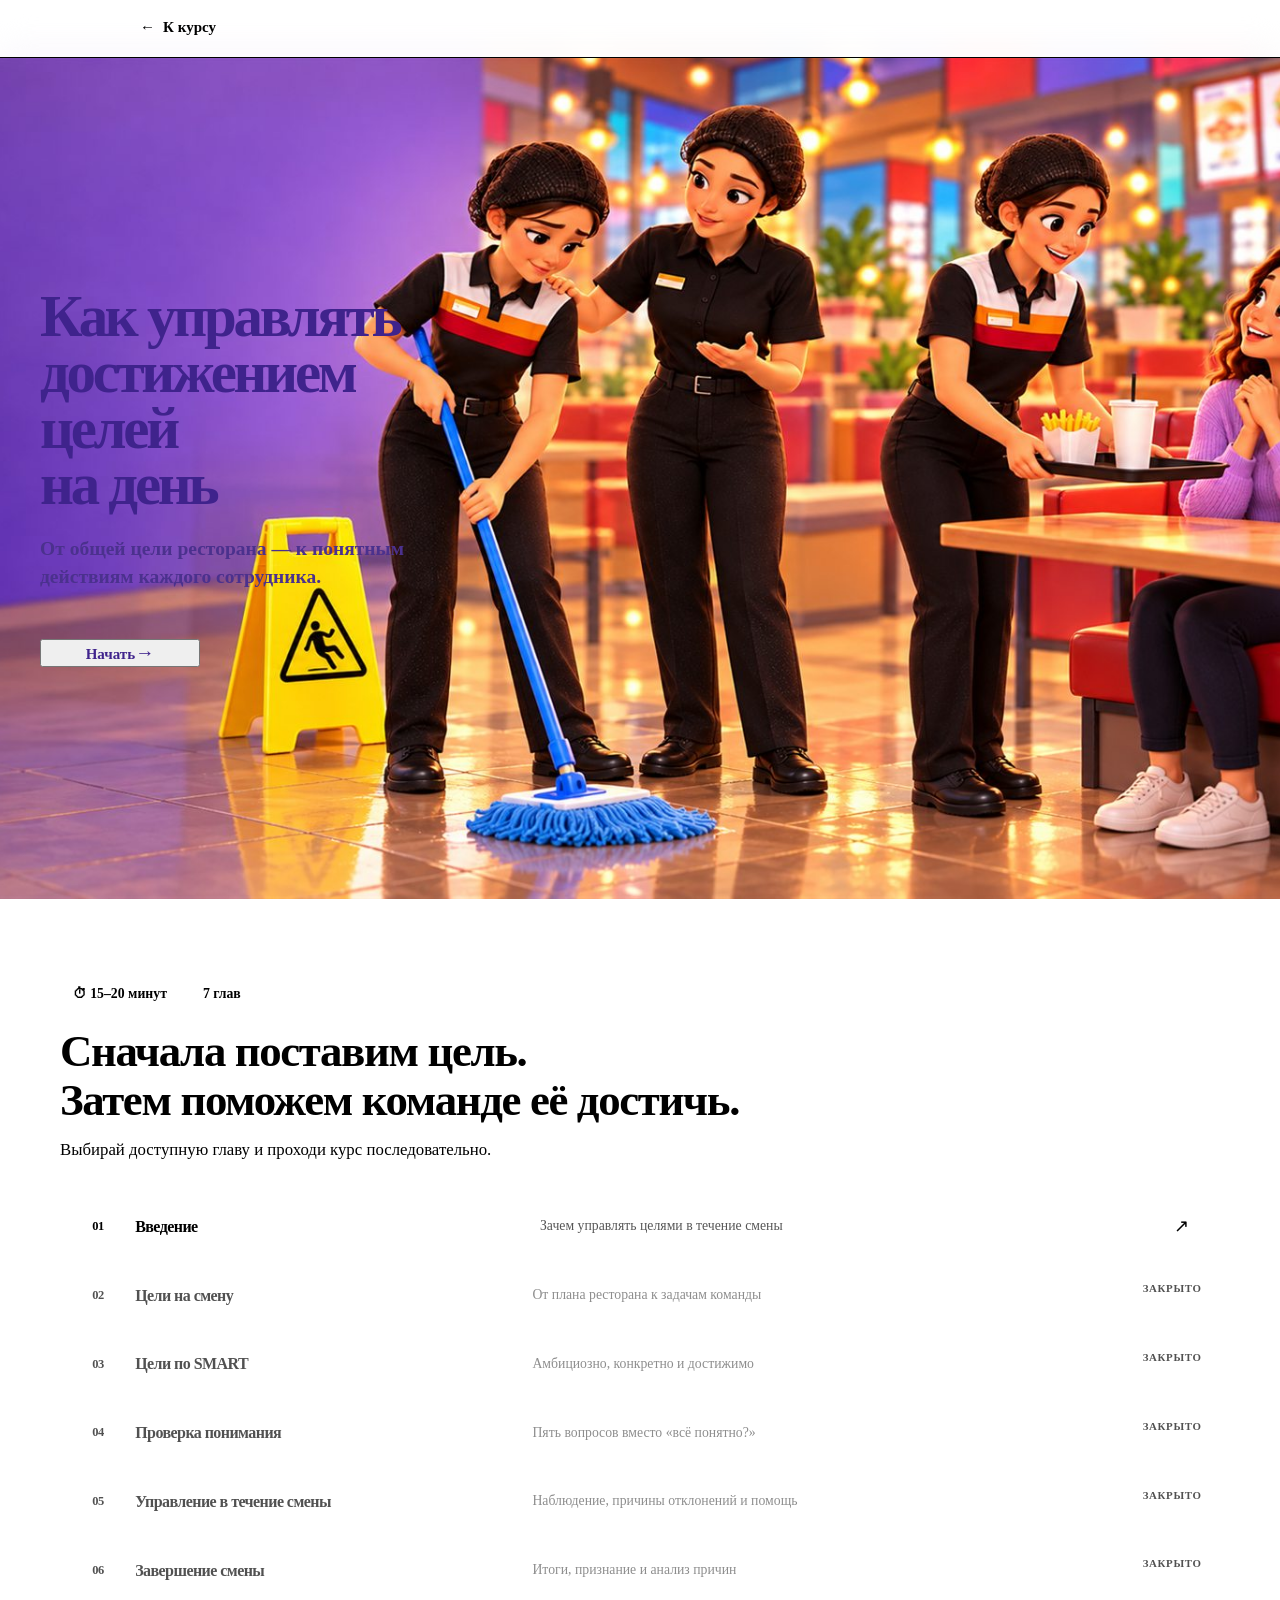
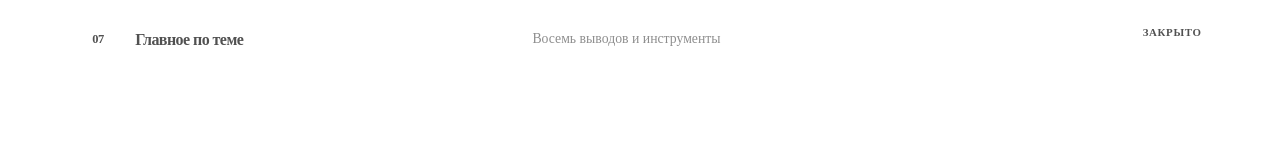
==== commit 9eeff91f: "Rework funnel and carousel presentation" ====
--- a/index.html
+++ b/index.html
@@ -7,7 +7,7 @@
   <meta name="description" content="Интерактивный курс о постановке целей и управлении их достижением в течение дня.">
   <title>Как управлять достижением целей на день</title>
   <link rel="stylesheet" href="css/kuds.css?v=5">
-  <link rel="stylesheet" href="style.css?v=47">
+  <link rel="stylesheet" href="style.css?v=48">
 </head>
 <body>
   <nav id="top-nav" aria-label="Навигация по курсу">
--- a/style.css
+++ b/style.css
@@ -803,30 +803,31 @@
 .brave-report figcaption { padding: 1rem 1.25rem; color: var(--ku-text-soft); line-height: 1.55; }
 .brave-report figcaption strong { color: var(--ku-text); }
 
-.goal-funnel { margin: 2.5rem 0; }
+.goal-funnel { margin: 2.5rem 0; padding: clamp(1.25rem, 3vw, 2.5rem); border: 1px solid var(--ku-border); border-radius: var(--ku-radius-xl); background: linear-gradient(180deg, var(--ku-bg), var(--ku-brand-soft)); overflow: hidden; }
 .goal-funnel > h2 { margin: 0 0 1.5rem; text-align: center; font-size: clamp(1.7rem, 3vw, 2.5rem); }
-.funnel-stage { position: relative; display: flex; gap: 1rem; margin: 0 auto; padding: 1.35rem clamp(2rem, 5vw, 4rem); border: 1px solid var(--ku-border); background: var(--ku-card); box-shadow: var(--ku-shadow-xs); clip-path: polygon(5% 0, 95% 0, 100% 100%, 0 100%); }
-.funnel-goal { width: 58%; background: var(--ku-brand); color: var(--ku-brand-on); }
-.funnel-metrics { width: 72%; background: var(--ku-brand-soft); }
-.funnel-zones { width: 86%; background: color-mix(in srgb, var(--ku-brand) 5%, var(--ku-card)); }
-.funnel-tasks { width: 100%; background: color-mix(in srgb, var(--ku-brand) 9%, var(--ku-surface)); }
+.funnel-stage { position: relative; display: flex; gap: 1rem; margin: 0 auto; padding: 1.15rem clamp(1.5rem, 4vw, 3rem); border: 0; background: var(--ku-card); box-shadow: var(--ku-shadow-xs); clip-path: polygon(5% 0, 95% 0, 100% 100%, 0 100%); }
+.funnel-goal { width: 46%; justify-content: center; background: var(--ku-brand); color: var(--ku-brand-on); }
+.funnel-metrics { width: 62%; background: color-mix(in srgb, var(--ku-brand) 16%, var(--ku-card)); }
+.funnel-zones { width: 80%; background: color-mix(in srgb, var(--ku-brand) 9%, var(--ku-card)); }
+.funnel-tasks { width: 100%; background: var(--ku-card); }
 .funnel-number { display: grid; place-items: center; flex: 0 0 2.25rem; width: 2.25rem; height: 2.25rem; border-radius: 50%; background: var(--ku-contrast); color: var(--ku-contrast-on); font-weight: 800; }
 .funnel-stage h3 { margin: .25rem 0 .65rem; font-size: 1.15rem; }
 .funnel-stage p { margin: 0; line-height: 1.5; }
-.funnel-stage ul { margin: 0; padding-left: 1.2rem; line-height: 1.65; }
+.funnel-stage ul { display: flex; flex-wrap: wrap; gap: .45rem; margin: 0; padding: 0; list-style: none; line-height: 1.45; }
+.funnel-stage li { padding: .4rem .65rem; border-radius: var(--ku-radius-pill); background: color-mix(in srgb, var(--ku-surface) 82%, transparent); }
 .funnel-stage-content { min-width: 0; width: 100%; }
 .funnel-grid { display: grid; grid-template-columns: repeat(3, minmax(0, 1fr)); gap: .75rem; }
 .funnel-grid article { padding: .9rem; border-radius: var(--ku-radius-m); background: var(--ku-bg); }
 .funnel-grid b { display: block; margin-bottom: .4rem; color: var(--ku-brand-strong); }
 .funnel-grid p { color: var(--ku-text-soft); font-size: .9rem; }
-.funnel-arrow { display: block; padding: .35rem 0; color: var(--ku-brand); text-align: center; font-size: 1.6rem; font-weight: 800; line-height: 1; }
+.funnel-arrow { display: grid; place-items: center; width: 2rem; height: 2rem; margin: .2rem auto; border-radius: 50%; background: var(--ku-surface); color: var(--ku-brand); text-align: center; font-size: 1.3rem; font-weight: 800; line-height: 1; box-shadow: var(--ku-shadow-xs); }
 .goal-funnel blockquote { margin: 1.25rem auto 0; padding: 1rem 1.25rem; border-left: .25rem solid var(--ku-brand); background: var(--ku-surface); font-weight: 700; line-height: 1.55; }
 .shift-path-title { margin: 3.5rem 0 1.5rem; text-align: center; }
 .shift-path-title h2 { margin: 0; font-size: clamp(1.6rem, 3vw, 2.25rem); }
 
 @media (max-width: 680px) {
-  .funnel-goal { width: 76%; }
-  .funnel-metrics { width: 84%; }
+  .funnel-goal { width: 72%; }
+  .funnel-metrics { width: 82%; }
   .funnel-zones { width: 92%; }
   .funnel-tasks { width: 100%; }
   .funnel-stage { padding: 1rem 1.25rem; clip-path: polygon(3% 0, 97% 0, 100% 100%, 0 100%); }
@@ -977,6 +978,17 @@
 }
 .course-hero-art.is-loaded .ku-img__ph { display: none; }
 
+/* Keep the cover copy inside the calm area of the artwork. */
+#page-home .hero-content {
+  inline-size: min(calc(100% - 5rem), 1280px);
+}
+#page-home .hero-content > * {
+  max-inline-size: min(34vw, 28rem);
+}
+#page-home .hero-content h1 {
+  font-size: clamp(2.55rem, 4.6vw, 4.5rem);
+}
+
 /* Course contents: one calm, compact route */
 #course-contents .chapter-grid {
   grid-template-columns: 1fr;
@@ -1043,12 +1055,16 @@
   background: var(--ku-surface);
   box-shadow: var(--ku-shadow-m);
 }
-.reason-slide { display: none; grid-template-columns: minmax(0, 3fr) minmax(20rem, 2fr); align-items: stretch; min-height: 28rem; }
+.reason-slide { display: none; grid-template-columns: 1fr; }
 .reason-slide.active { display: grid; }
-.reason-slide img { inline-size: 100%; block-size: 100%; min-height: 28rem; object-fit: cover; object-position: center; background: var(--ku-brand-soft); }
-.reason-slide-copy { display: grid; align-content: center; gap: var(--ku-space-s); padding: clamp(1.25rem, 3vw, 2.5rem); }
+.reason-slide img { inline-size: 100%; block-size: auto; aspect-ratio: 16 / 9; object-fit: contain; object-position: center; background: var(--ku-brand-soft); }
+.reason-slide-copy { display: grid; grid-template-columns: minmax(14rem, 0.8fr) minmax(20rem, 1.2fr); grid-template-rows: auto auto; align-items: start; gap: 0.35rem clamp(1.5rem, 4vw, 3.5rem); padding: clamp(1.25rem, 3vw, 2.25rem); }
 .reason-slide-copy h3,
 .reason-slide-copy p { margin: 0; }
+.reason-slide-copy .reason-kicker { grid-column: 1; grid-row: 1; }
+.reason-slide-copy h3 { grid-column: 1; grid-row: 2; }
+.reason-slide-copy p:first-of-type { grid-column: 2; grid-row: 1; }
+.reason-slide-copy p:last-of-type { grid-column: 2; grid-row: 2; }
 .reason-carousel-nav { display: flex; justify-content: center; align-items: center; gap: var(--ku-space-m); padding: var(--ku-space-s); border-top: 1px solid var(--ku-border); }
 .reason-carousel-nav button { min-inline-size: 3rem; min-block-size: 3rem; border: 1px solid var(--ku-brand); border-radius: var(--ku-radius-pill); background: var(--ku-surface); color: var(--ku-brand); font: inherit; font-size: 1.4rem; cursor: pointer; }
 .reason-carousel-nav button:hover { background: var(--ku-brand-soft); }
@@ -1068,6 +1084,11 @@
   .reason-slide,
   .reason-slide img { min-height: 0; }
   .reason-slide img { block-size: auto; aspect-ratio: 16 / 10; }
+  .reason-slide-copy { grid-template-columns: 1fr; grid-template-rows: auto; }
+  .reason-slide-copy .reason-kicker,
+  .reason-slide-copy h3,
+  .reason-slide-copy p:first-of-type,
+  .reason-slide-copy p:last-of-type { grid-column: 1; grid-row: auto; }
 }
 @media (max-width: 520px) {
   .hero-content { inline-size: calc(100% - 2rem); max-inline-size: 100%; margin-inline: auto; }
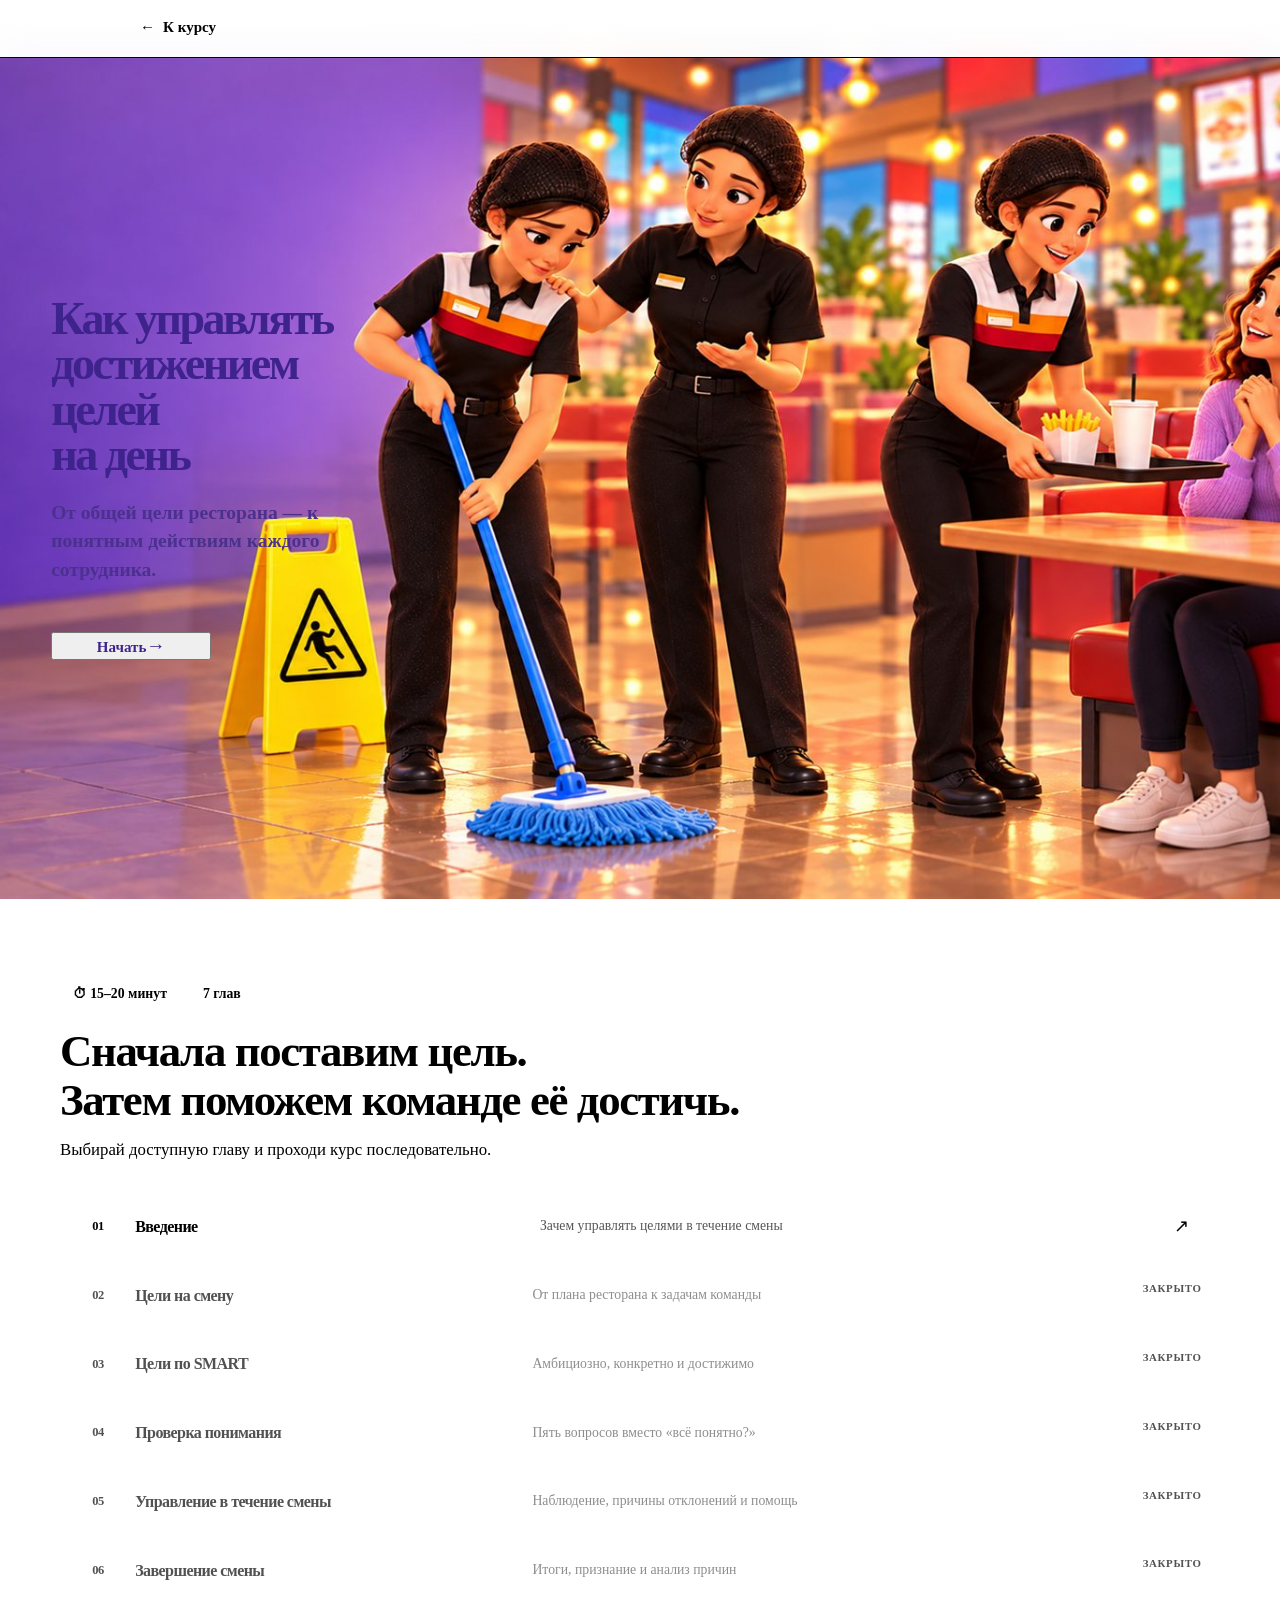
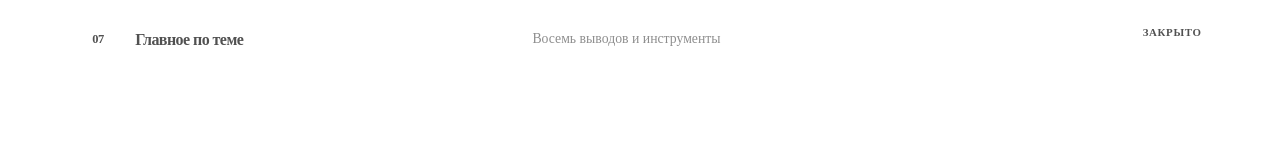
==== commit 1fd12526: "Polish cover funnel and reason artwork" ====
--- a/index.html
+++ b/index.html
@@ -7,7 +7,7 @@
   <meta name="description" content="Интерактивный курс о постановке целей и управлении их достижением в течение дня.">
   <title>Как управлять достижением целей на день</title>
   <link rel="stylesheet" href="css/kuds.css?v=5">
-  <link rel="stylesheet" href="style.css?v=48">
+  <link rel="stylesheet" href="style.css?v=49">
 </head>
 <body>
   <nav id="top-nav" aria-label="Навигация по курсу">
--- a/style.css
+++ b/style.css
@@ -803,24 +803,26 @@
 .brave-report figcaption { padding: 1rem 1.25rem; color: var(--ku-text-soft); line-height: 1.55; }
 .brave-report figcaption strong { color: var(--ku-text); }
 
-.goal-funnel { margin: 2.5rem 0; padding: clamp(1.25rem, 3vw, 2.5rem); border: 1px solid var(--ku-border); border-radius: var(--ku-radius-xl); background: linear-gradient(180deg, var(--ku-bg), var(--ku-brand-soft)); overflow: hidden; }
+.goal-funnel { margin: 2.5rem 0; padding: clamp(1.5rem, 4vw, 3rem); border: 1px solid color-mix(in srgb, var(--ku-brand) 20%, var(--ku-border)); border-radius: var(--ku-radius-xl); background: radial-gradient(circle at 15% 8%, rgba(255,255,255,.95), transparent 24%), linear-gradient(145deg, #f2efff 0%, #fff7ed 48%, #effcf8 100%); overflow: hidden; perspective: 900px; }
 .goal-funnel > h2 { margin: 0 0 1.5rem; text-align: center; font-size: clamp(1.7rem, 3vw, 2.5rem); }
-.funnel-stage { position: relative; display: flex; gap: 1rem; margin: 0 auto; padding: 1.15rem clamp(1.5rem, 4vw, 3rem); border: 0; background: var(--ku-card); box-shadow: var(--ku-shadow-xs); clip-path: polygon(5% 0, 95% 0, 100% 100%, 0 100%); }
-.funnel-goal { width: 46%; justify-content: center; background: var(--ku-brand); color: var(--ku-brand-on); }
-.funnel-metrics { width: 62%; background: color-mix(in srgb, var(--ku-brand) 16%, var(--ku-card)); }
-.funnel-zones { width: 80%; background: color-mix(in srgb, var(--ku-brand) 9%, var(--ku-card)); }
-.funnel-tasks { width: 100%; background: var(--ku-card); }
-.funnel-number { display: grid; place-items: center; flex: 0 0 2.25rem; width: 2.25rem; height: 2.25rem; border-radius: 50%; background: var(--ku-contrast); color: var(--ku-contrast-on); font-weight: 800; }
+.funnel-stage { position: relative; display: flex; gap: 1rem; margin: 0 auto; padding: 1.2rem clamp(1.5rem, 4vw, 3rem) 1.45rem; border: 1px solid rgba(255,255,255,.65); color: #231942; box-shadow: 0 .75rem 0 rgba(49,35,112,.14), 0 1.2rem 2rem rgba(49,35,112,.16), inset 0 1px 0 rgba(255,255,255,.8); clip-path: polygon(6% 0, 94% 0, 100% 100%, 0 100%); transform: rotateX(1.5deg); transform-origin: center bottom; }
+.funnel-stage::after { content: ""; position: absolute; inset: auto 7% .35rem; height: .22rem; border-radius: 999px; background: rgba(255,255,255,.5); }
+.funnel-goal { width: 43%; justify-content: center; background: linear-gradient(135deg, #7b61ff, #d92d9b); color: #fff; }
+.funnel-metrics { width: 61%; background: linear-gradient(135deg, #76d8ff, #9ba8ff); }
+.funnel-zones { width: 80%; background: linear-gradient(135deg, #ffd36e, #ff9f68); }
+.funnel-tasks { width: 100%; background: linear-gradient(135deg, #9ce7ca, #79d8ad); }
+.funnel-number { display: grid; place-items: center; flex: 0 0 2.4rem; width: 2.4rem; height: 2.4rem; border: 2px solid rgba(255,255,255,.78); border-radius: 50%; background: rgba(255,255,255,.9); color: #5639bd; box-shadow: 0 .35rem .8rem rgba(49,35,112,.16); font-weight: 900; }
+.funnel-goal .funnel-number { background: #fff; color: #7b3fd1; }
 .funnel-stage h3 { margin: .25rem 0 .65rem; font-size: 1.15rem; }
 .funnel-stage p { margin: 0; line-height: 1.5; }
 .funnel-stage ul { display: flex; flex-wrap: wrap; gap: .45rem; margin: 0; padding: 0; list-style: none; line-height: 1.45; }
-.funnel-stage li { padding: .4rem .65rem; border-radius: var(--ku-radius-pill); background: color-mix(in srgb, var(--ku-surface) 82%, transparent); }
+.funnel-stage li { padding: .4rem .65rem; border: 1px solid rgba(255,255,255,.7); border-radius: var(--ku-radius-pill); background: rgba(255,255,255,.68); box-shadow: inset 0 1px 0 #fff; }
 .funnel-stage-content { min-width: 0; width: 100%; }
 .funnel-grid { display: grid; grid-template-columns: repeat(3, minmax(0, 1fr)); gap: .75rem; }
-.funnel-grid article { padding: .9rem; border-radius: var(--ku-radius-m); background: var(--ku-bg); }
+.funnel-grid article { padding: .9rem; border: 1px solid rgba(255,255,255,.75); border-radius: var(--ku-radius-m); background: rgba(255,255,255,.78); box-shadow: 0 .35rem .9rem rgba(49,35,112,.1); }
 .funnel-grid b { display: block; margin-bottom: .4rem; color: var(--ku-brand-strong); }
 .funnel-grid p { color: var(--ku-text-soft); font-size: .9rem; }
-.funnel-arrow { display: grid; place-items: center; width: 2rem; height: 2rem; margin: .2rem auto; border-radius: 50%; background: var(--ku-surface); color: var(--ku-brand); text-align: center; font-size: 1.3rem; font-weight: 800; line-height: 1; box-shadow: var(--ku-shadow-xs); }
+.funnel-arrow { position: relative; z-index: 2; display: grid; place-items: center; width: 2.2rem; height: 2.2rem; margin: .1rem auto -.15rem; border: 2px solid #fff; border-radius: 50%; background: linear-gradient(135deg, #ff4c92, #7b61ff); color: #fff; text-align: center; font-size: 1.3rem; font-weight: 900; line-height: 1; box-shadow: 0 .35rem .8rem rgba(76,49,164,.25); }
 .goal-funnel blockquote { margin: 1.25rem auto 0; padding: 1rem 1.25rem; border-left: .25rem solid var(--ku-brand); background: var(--ku-surface); font-weight: 700; line-height: 1.55; }
 .shift-path-title { margin: 3.5rem 0 1.5rem; text-align: center; }
 .shift-path-title h2 { margin: 0; font-size: clamp(1.6rem, 3vw, 2.25rem); }
@@ -980,13 +982,15 @@
 
 /* Keep the cover copy inside the calm area of the artwork. */
 #page-home .hero-content {
-  inline-size: min(calc(100% - 5rem), 1280px);
+  inline-size: min(21rem, calc(100% - 3rem));
+  margin-inline: clamp(1.5rem, 4vw, 4.5rem) auto;
 }
 #page-home .hero-content > * {
-  max-inline-size: min(34vw, 28rem);
+  max-inline-size: 21rem;
 }
 #page-home .hero-content h1 {
-  font-size: clamp(2.55rem, 4.6vw, 4.5rem);
+  font-size: clamp(2.35rem, 3.6vw, 3.55rem);
+  line-height: .98;
 }
 
 /* Course contents: one calm, compact route */
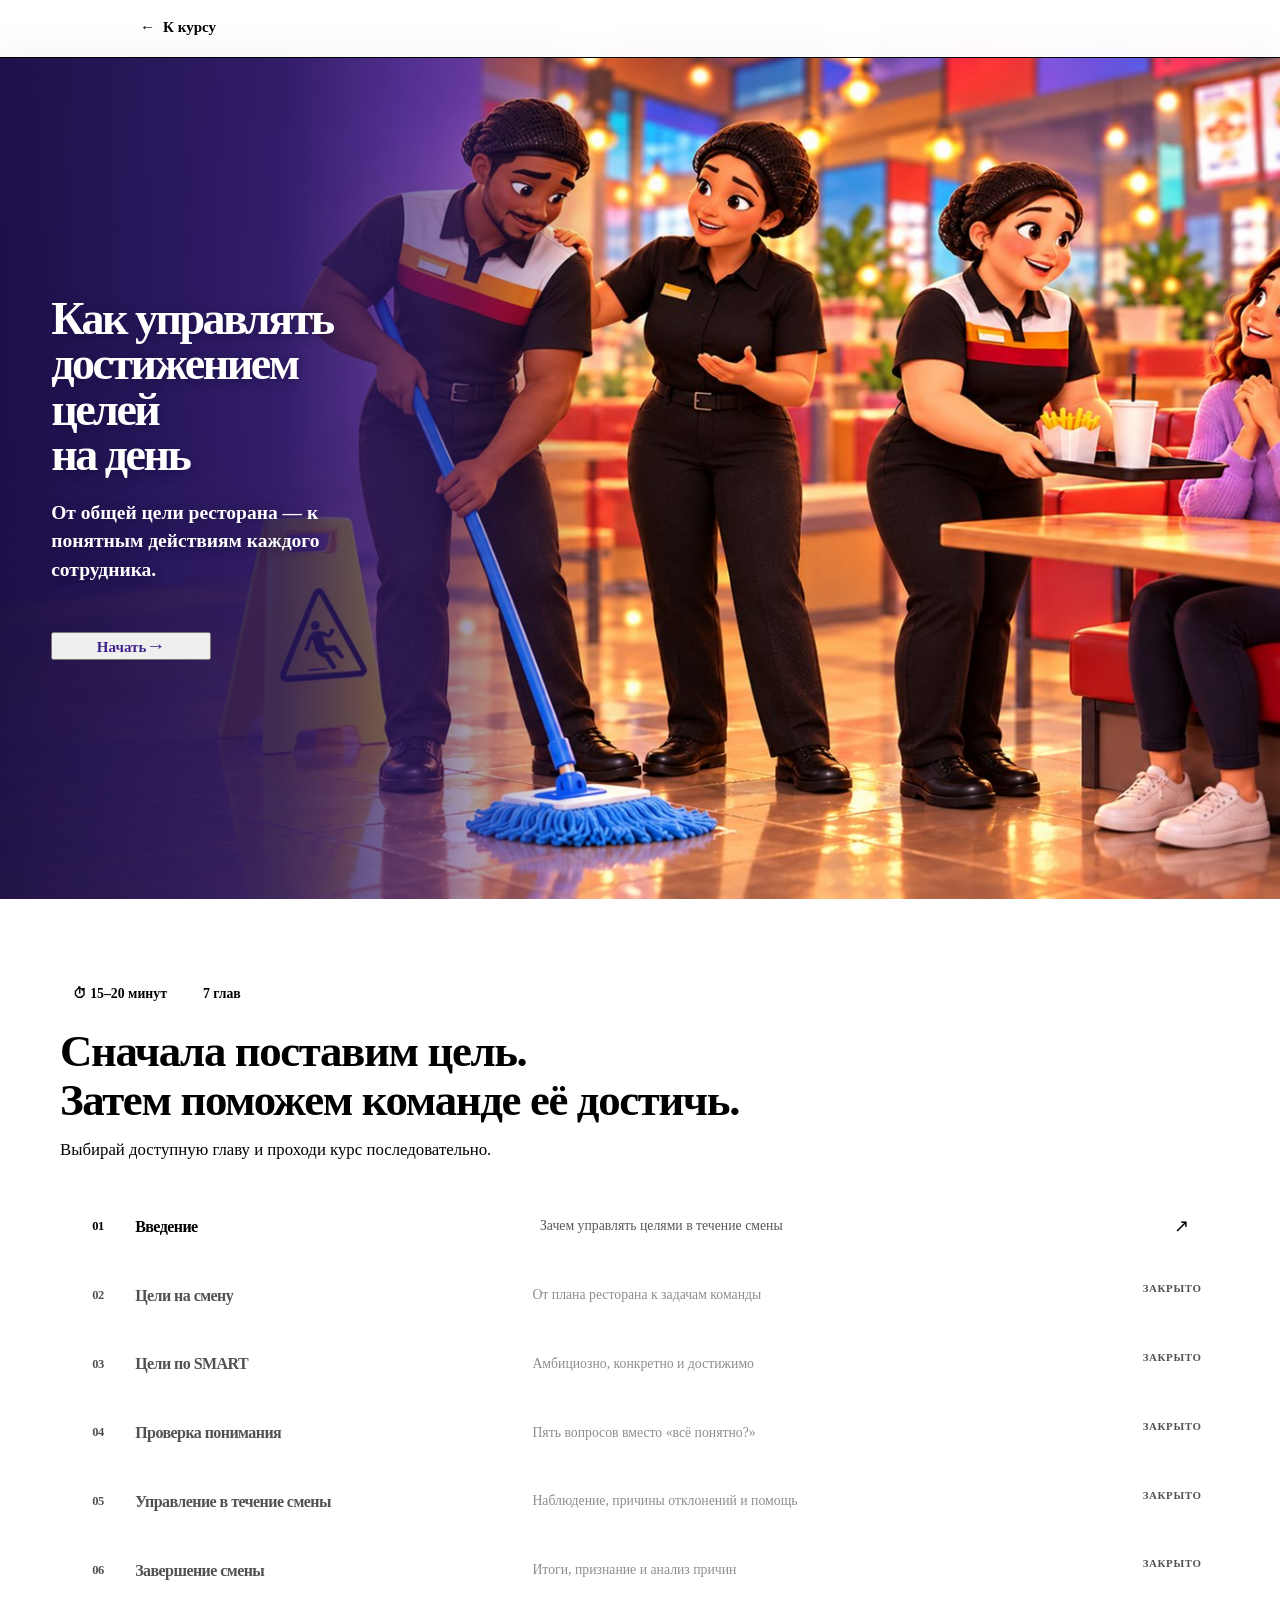
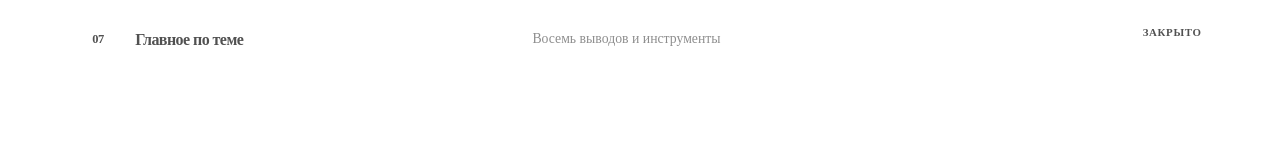
==== commit ef31cf9d: "Improve cover contrast and align funnel" ====
--- a/index.html
+++ b/index.html
@@ -7,7 +7,7 @@
   <meta name="description" content="Интерактивный курс о постановке целей и управлении их достижением в течение дня.">
   <title>Как управлять достижением целей на день</title>
   <link rel="stylesheet" href="css/kuds.css?v=5">
-  <link rel="stylesheet" href="style.css?v=49">
+  <link rel="stylesheet" href="style.css?v=50">
 </head>
 <body>
   <nav id="top-nav" aria-label="Навигация по курсу">
--- a/style.css
+++ b/style.css
@@ -805,9 +805,9 @@
 
 .goal-funnel { margin: 2.5rem 0; padding: clamp(1.5rem, 4vw, 3rem); border: 1px solid color-mix(in srgb, var(--ku-brand) 20%, var(--ku-border)); border-radius: var(--ku-radius-xl); background: radial-gradient(circle at 15% 8%, rgba(255,255,255,.95), transparent 24%), linear-gradient(145deg, #f2efff 0%, #fff7ed 48%, #effcf8 100%); overflow: hidden; perspective: 900px; }
 .goal-funnel > h2 { margin: 0 0 1.5rem; text-align: center; font-size: clamp(1.7rem, 3vw, 2.5rem); }
-.funnel-stage { position: relative; display: flex; gap: 1rem; margin: 0 auto; padding: 1.2rem clamp(1.5rem, 4vw, 3rem) 1.45rem; border: 1px solid rgba(255,255,255,.65); color: #231942; box-shadow: 0 .75rem 0 rgba(49,35,112,.14), 0 1.2rem 2rem rgba(49,35,112,.16), inset 0 1px 0 rgba(255,255,255,.8); clip-path: polygon(6% 0, 94% 0, 100% 100%, 0 100%); transform: rotateX(1.5deg); transform-origin: center bottom; }
+.funnel-stage { position: relative; display: grid; grid-template-columns: 2.4rem minmax(0, 1fr); align-items: start; gap: 1rem; box-sizing: border-box; margin: 0 auto; padding: 1.2rem clamp(1.5rem, 4vw, 3rem) 1.45rem; border: 1px solid rgba(255,255,255,.65); color: #231942; box-shadow: 0 .65rem 0 rgba(49,35,112,.14), 0 1rem 1.6rem rgba(49,35,112,.14), inset 0 1px 0 rgba(255,255,255,.8); clip-path: polygon(6% 0, 94% 0, 100% 100%, 0 100%); }
 .funnel-stage::after { content: ""; position: absolute; inset: auto 7% .35rem; height: .22rem; border-radius: 999px; background: rgba(255,255,255,.5); }
-.funnel-goal { width: 43%; justify-content: center; background: linear-gradient(135deg, #7b61ff, #d92d9b); color: #fff; }
+.funnel-goal { width: 43%; background: linear-gradient(135deg, #7b61ff, #d92d9b); color: #fff; }
 .funnel-metrics { width: 61%; background: linear-gradient(135deg, #76d8ff, #9ba8ff); }
 .funnel-zones { width: 80%; background: linear-gradient(135deg, #ffd36e, #ff9f68); }
 .funnel-tasks { width: 100%; background: linear-gradient(135deg, #9ce7ca, #79d8ad); }
@@ -822,7 +822,7 @@
 .funnel-grid article { padding: .9rem; border: 1px solid rgba(255,255,255,.75); border-radius: var(--ku-radius-m); background: rgba(255,255,255,.78); box-shadow: 0 .35rem .9rem rgba(49,35,112,.1); }
 .funnel-grid b { display: block; margin-bottom: .4rem; color: var(--ku-brand-strong); }
 .funnel-grid p { color: var(--ku-text-soft); font-size: .9rem; }
-.funnel-arrow { position: relative; z-index: 2; display: grid; place-items: center; width: 2.2rem; height: 2.2rem; margin: .1rem auto -.15rem; border: 2px solid #fff; border-radius: 50%; background: linear-gradient(135deg, #ff4c92, #7b61ff); color: #fff; text-align: center; font-size: 1.3rem; font-weight: 900; line-height: 1; box-shadow: 0 .35rem .8rem rgba(76,49,164,.25); }
+.funnel-arrow { position: relative; z-index: 2; display: grid; place-items: center; width: 2.2rem; height: 2.2rem; margin: .45rem auto; border: 2px solid #fff; border-radius: 50%; background: linear-gradient(135deg, #ff4c92, #7b61ff); color: #fff; text-align: center; font-size: 1.3rem; font-weight: 900; line-height: 1; box-shadow: 0 .35rem .8rem rgba(76,49,164,.25); }
 .goal-funnel blockquote { margin: 1.25rem auto 0; padding: 1rem 1.25rem; border-left: .25rem solid var(--ku-brand); background: var(--ku-surface); font-weight: 700; line-height: 1.55; }
 .shift-path-title { margin: 3.5rem 0 1.5rem; text-align: center; }
 .shift-path-title h2 { margin: 0; font-size: clamp(1.6rem, 3vw, 2.25rem); }
@@ -980,6 +980,14 @@
 }
 .course-hero-art.is-loaded .ku-img__ph { display: none; }
 
+#page-home .hero-placeholder::before {
+  display: block;
+  inset: 0;
+  z-index: 0;
+  width: auto;
+  background: linear-gradient(90deg, rgba(25,14,67,.94) 0%, rgba(38,22,92,.88) 22%, rgba(54,31,118,.58) 34%, transparent 46%);
+}
+
 /* Keep the cover copy inside the calm area of the artwork. */
 #page-home .hero-content {
   inline-size: min(21rem, calc(100% - 3rem));
@@ -992,6 +1000,8 @@
   font-size: clamp(2.35rem, 3.6vw, 3.55rem);
   line-height: .98;
 }
+#page-home .hero-content h1,
+#page-home .hero-content p { color: #fff !important; text-shadow: 0 2px 12px rgba(8,4,31,.35); }
 
 /* Course contents: one calm, compact route */
 #course-contents .chapter-grid {
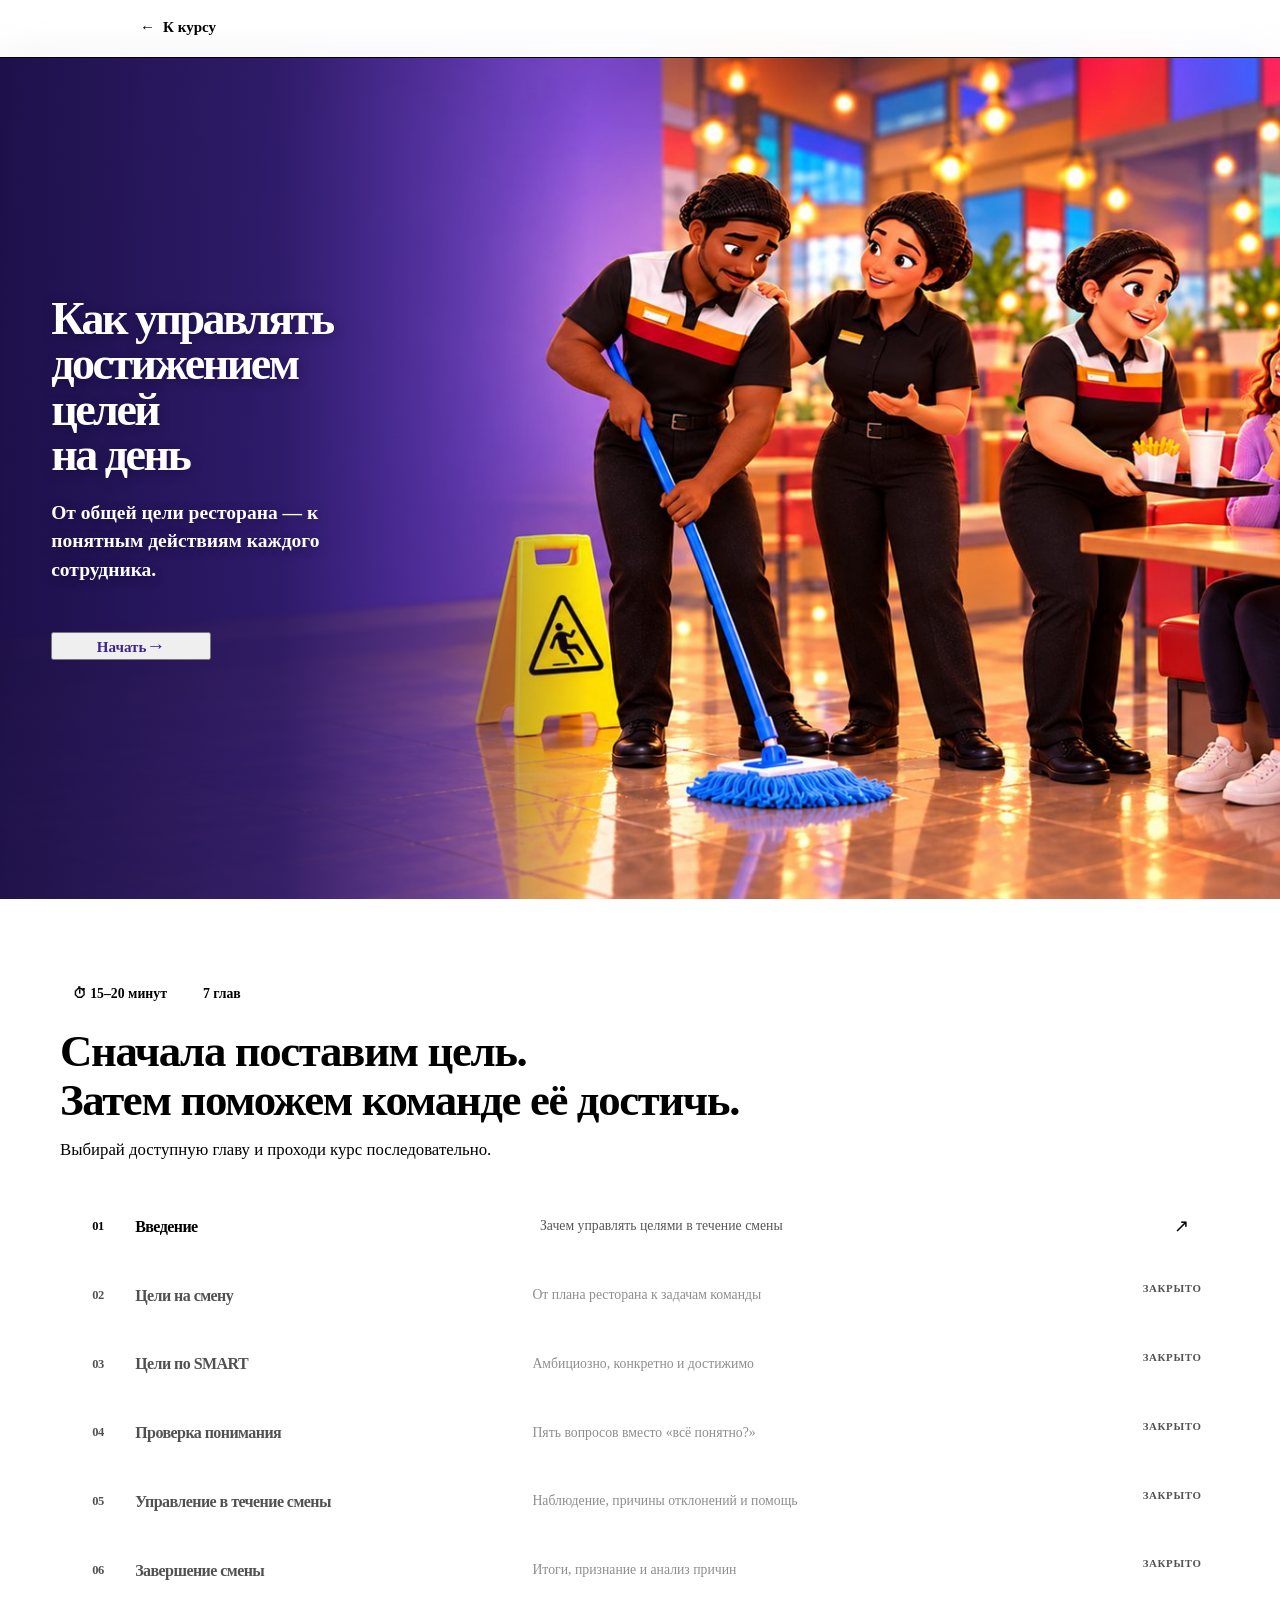
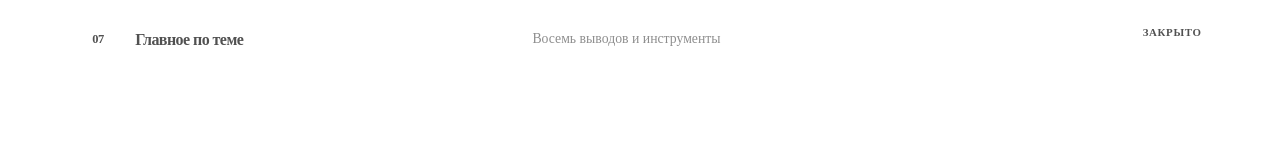
==== commit 77534c7e: "Refine cover spacing and funnel cards" ====
--- a/index.html
+++ b/index.html
@@ -7,7 +7,7 @@
   <meta name="description" content="Интерактивный курс о постановке целей и управлении их достижением в течение дня.">
   <title>Как управлять достижением целей на день</title>
   <link rel="stylesheet" href="css/kuds.css?v=5">
-  <link rel="stylesheet" href="style.css?v=50">
+  <link rel="stylesheet" href="style.css?v=51">
 </head>
 <body>
   <nav id="top-nav" aria-label="Навигация по курсу">
@@ -103,7 +103,7 @@
 
           <div class="funnel-stage funnel-metrics">
             <span class="funnel-number">2</span>
-            <div><h3>Показатели движения к цели</h3><ul><li>почасовая выручка и количество проданных новинок;</li><li>скорость и качество приготовления;</li><li>гостевой опыт.</li></ul></div>
+            <div><ul><li>почасовая выручка и количество проданных новинок;</li><li>скорость и качество приготовления;</li><li>гостевой опыт.</li></ul></div>
           </div>
           <span class="funnel-arrow" aria-hidden="true">↓</span>
 
--- a/style.css
+++ b/style.css
@@ -805,7 +805,7 @@
 
 .goal-funnel { margin: 2.5rem 0; padding: clamp(1.5rem, 4vw, 3rem); border: 1px solid color-mix(in srgb, var(--ku-brand) 20%, var(--ku-border)); border-radius: var(--ku-radius-xl); background: radial-gradient(circle at 15% 8%, rgba(255,255,255,.95), transparent 24%), linear-gradient(145deg, #f2efff 0%, #fff7ed 48%, #effcf8 100%); overflow: hidden; perspective: 900px; }
 .goal-funnel > h2 { margin: 0 0 1.5rem; text-align: center; font-size: clamp(1.7rem, 3vw, 2.5rem); }
-.funnel-stage { position: relative; display: grid; grid-template-columns: 2.4rem minmax(0, 1fr); align-items: start; gap: 1rem; box-sizing: border-box; margin: 0 auto; padding: 1.2rem clamp(1.5rem, 4vw, 3rem) 1.45rem; border: 1px solid rgba(255,255,255,.65); color: #231942; box-shadow: 0 .65rem 0 rgba(49,35,112,.14), 0 1rem 1.6rem rgba(49,35,112,.14), inset 0 1px 0 rgba(255,255,255,.8); clip-path: polygon(6% 0, 94% 0, 100% 100%, 0 100%); }
+.funnel-stage { position: relative; display: grid; grid-template-columns: 2.4rem minmax(0, 1fr); align-items: start; gap: 1rem; box-sizing: border-box; margin: 0 auto; padding: 1.2rem clamp(1.5rem, 4vw, 3rem) 1.45rem; border: 1px solid rgba(255,255,255,.65); border-radius: clamp(1rem, 2.2vw, 1.75rem); color: #231942; box-shadow: 0 .65rem 0 rgba(49,35,112,.14), 0 1rem 1.6rem rgba(49,35,112,.14), inset 0 1px 0 rgba(255,255,255,.8); overflow: hidden; }
 .funnel-stage::after { content: ""; position: absolute; inset: auto 7% .35rem; height: .22rem; border-radius: 999px; background: rgba(255,255,255,.5); }
 .funnel-goal { width: 43%; background: linear-gradient(135deg, #7b61ff, #d92d9b); color: #fff; }
 .funnel-metrics { width: 61%; background: linear-gradient(135deg, #76d8ff, #9ba8ff); }
@@ -832,7 +832,7 @@
   .funnel-metrics { width: 82%; }
   .funnel-zones { width: 92%; }
   .funnel-tasks { width: 100%; }
-  .funnel-stage { padding: 1rem 1.25rem; clip-path: polygon(3% 0, 97% 0, 100% 100%, 0 100%); }
+  .funnel-stage { padding: 1rem 1.25rem; border-radius: 1.1rem; }
   .funnel-grid { grid-template-columns: 1fr; }
 }
 
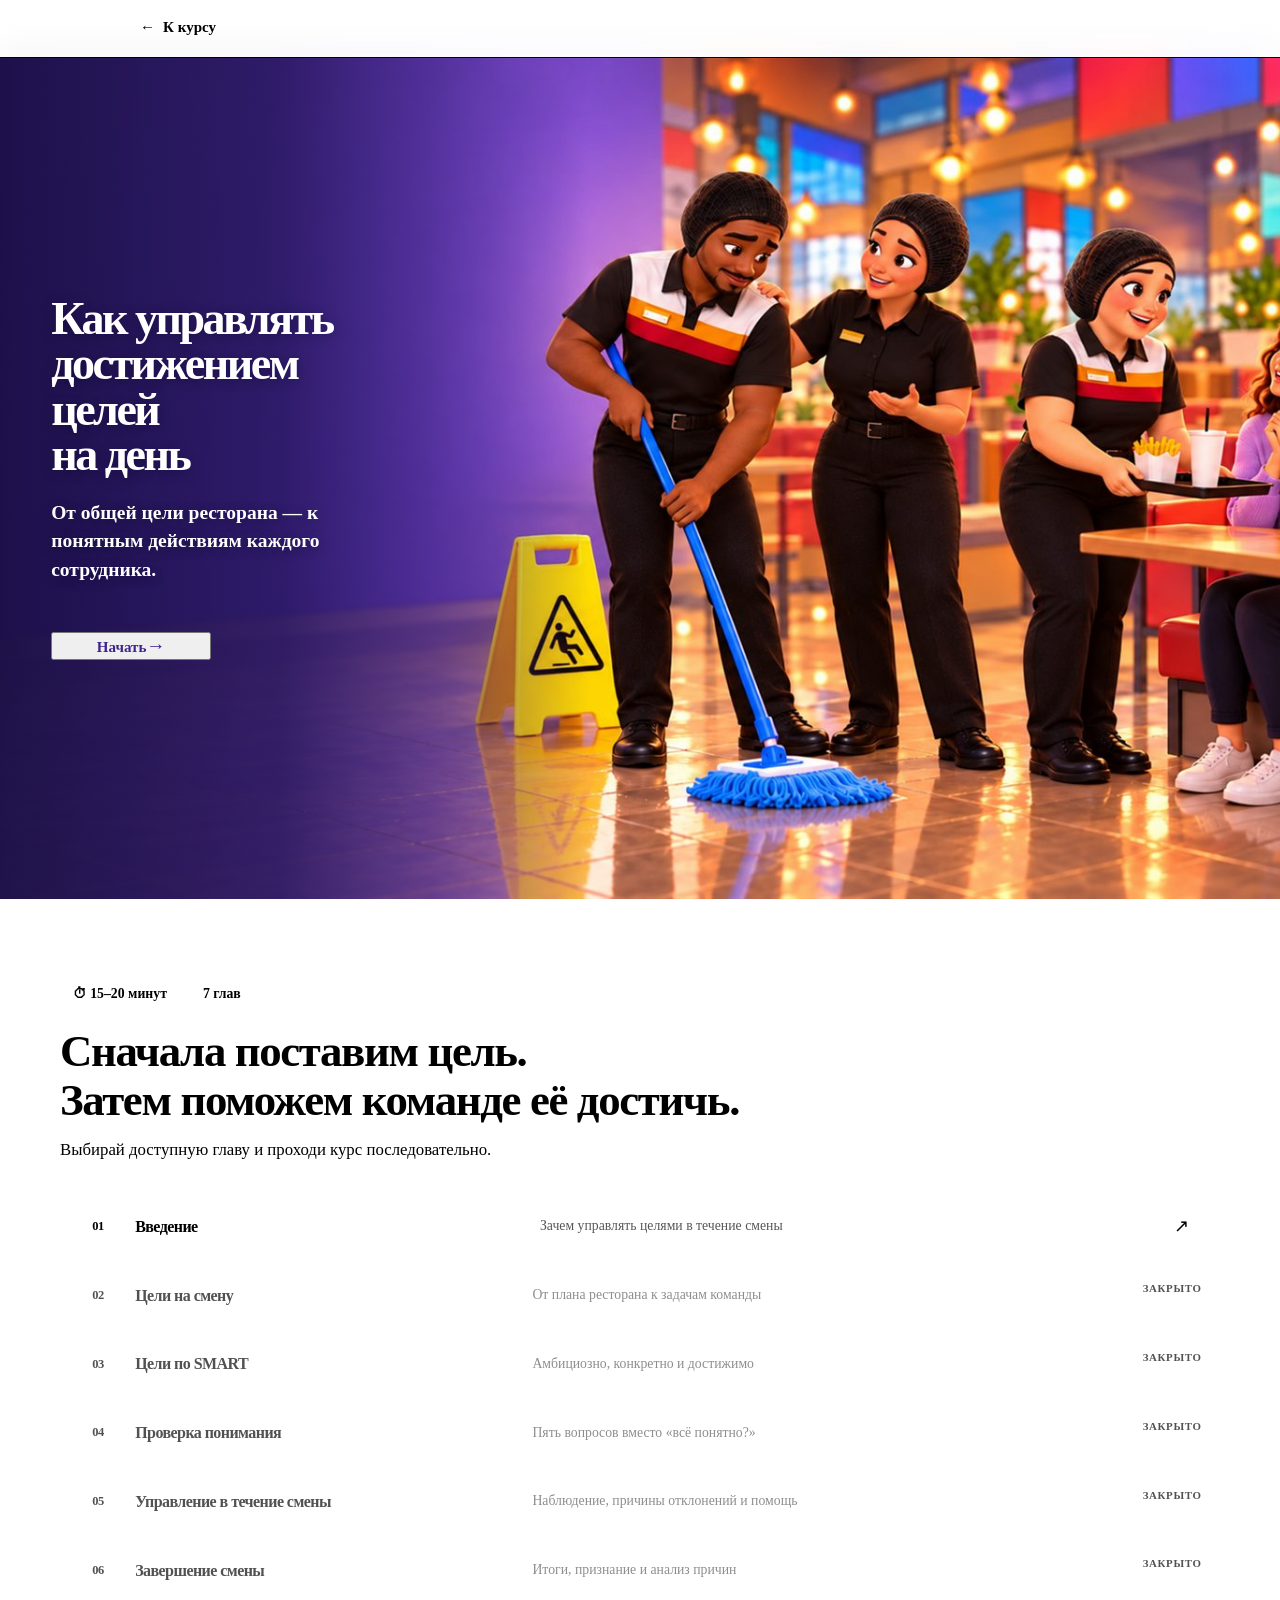
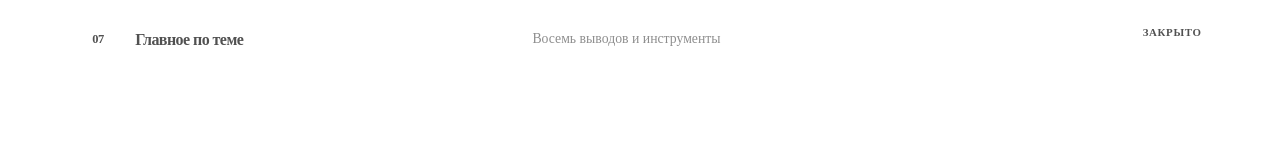
==== commit c588cca8: "Cover employee ears with hairnets" ====
--- a/index.html
+++ b/index.html
@@ -7,7 +7,7 @@
   <meta name="description" content="Интерактивный курс о постановке целей и управлении их достижением в течение дня.">
   <title>Как управлять достижением целей на день</title>
   <link rel="stylesheet" href="css/kuds.css?v=5">
-  <link rel="stylesheet" href="style.css?v=51">
+  <link rel="stylesheet" href="style.css?v=53">
 </head>
 <body>
   <nav id="top-nav" aria-label="Навигация по курсу">
@@ -101,14 +101,8 @@
           </div>
           <span class="funnel-arrow" aria-hidden="true">↓</span>
 
-          <div class="funnel-stage funnel-metrics">
+          <div class="funnel-stage funnel-zones">
             <span class="funnel-number">2</span>
-            <div><ul><li>почасовая выручка и количество проданных новинок;</li><li>скорость и качество приготовления;</li><li>гостевой опыт.</li></ul></div>
-          </div>
-          <span class="funnel-arrow" aria-hidden="true">↓</span>
-
-          <div class="funnel-stage funnel-zones">
-            <span class="funnel-number">3</span>
             <div class="funnel-stage-content"><h3>Вклад каждой зоны</h3><div class="funnel-grid">
               <article><b>Кухня</b><p>Готовит блюда по стандарту и правильно использует продукты.</p></article>
               <article><b>Прилавок</b><p>Сотрудники принимают заказ, помогают с выбором, предлагают дополнительные позиции, быстро и правильно собирают заказ.</p></article>
@@ -118,7 +112,7 @@
           <span class="funnel-arrow" aria-hidden="true">↓</span>
 
           <div class="funnel-stage funnel-tasks">
-            <span class="funnel-number">4</span>
+            <span class="funnel-number">3</span>
             <div class="funnel-stage-content"><h3>Конкретные задачи сотрудников по SMART</h3><div class="funnel-grid">
               <article><b>Кухня</b><p>«С 17:00 до 21:00 поддерживай на станции запас не менее 6 порций котлет Ангус».</p></article>
               <article><b>Прилавок</b><p>«С 17:00 до 21:00 продай 15 новинок, предлагая их как дополнительную продажу к горячему напитку».</p></article>
@@ -332,10 +326,10 @@
         <div class="body-copy fade-in"><p>Если через 1–2 часа видно отставание, разберись в причинах.</p></div>
         <div class="reason-carousel fade-in" id="reason-carousel" aria-label="Причины отклонения от цели">
           <div class="reason-slides">
-            <article class="reason-slide active"><img src="images/reason-not-understood.jpg" alt="Менеджер помогает сотруднику понять задачу"><div class="reason-slide-copy"><span class="reason-kicker">Причина 1</span><h3>Сотрудник не понимает задачу.</h3><p><strong>Признак:</strong> пересказывает цель неверно.</p><p><strong>Решение:</strong> объясни цель ещё раз и попроси повторить.</p></div></article>
-            <article class="reason-slide"><img src="images/reason-cannot-achieve.jpg" alt="Менеджер помогает сотруднику убрать препятствие"><div class="reason-slide-copy"><span class="reason-kicker">Причина 2</span><h3>Сотрудник понимает, но не получается выполнить.</h3><p>Спроси, <strong>в чём сложность.</strong> Возможно, нужен другой инструмент (например, использовать треугольник продаж, а не один скрипт).</p><p><strong>Решение:</strong> предложи новый план, убери помехи (соус стоит далеко, скрипт сложный и т.п.).</p></div></article>
-            <article class="reason-slide"><img src="images/reason-tired.jpg" alt="Менеджер предлагает уставшему сотруднику короткий отдых"><div class="reason-slide-copy"><span class="reason-kicker">Причина 3</span><h3>Сотрудник устал.</h3><p>Спроси, <strong>как он себя чувствует.</strong></p><p><strong>Решение:</strong> дай отдохнуть до пика, скорректируй распределение задач.</p></div></article>
-            <article class="reason-slide"><img src="images/reason-unfriendly.jpg" alt="Менеджер помогает сотруднику улучшить общение с Гостем"><div class="reason-slide-copy"><span class="reason-kicker">Причина 4</span><h3>Сотрудник недружелюбен с Гостями.</h3><p><strong>Спроси:</strong> что мешает ему быть внимательным к Гостям и предлагать блюда.</p><p><strong>Решение:</strong> дай корректирующую обратную связь наедине, покажи, как правильно общаться и предлагать.</p></div></article>
+            <article class="reason-slide active"><img src="images/reason-not-understood.jpg?v=ears1" alt="Менеджер помогает сотруднику понять задачу"><div class="reason-slide-copy"><span class="reason-kicker">Причина 1</span><h3>Сотрудник не понимает задачу.</h3><p><strong>Признак:</strong> пересказывает цель неверно.</p><p><strong>Решение:</strong> объясни цель ещё раз и попроси повторить.</p></div></article>
+            <article class="reason-slide"><img src="images/reason-cannot-achieve.jpg?v=ears1" alt="Менеджер помогает сотруднику убрать препятствие"><div class="reason-slide-copy"><span class="reason-kicker">Причина 2</span><h3>Сотрудник понимает, но не получается выполнить.</h3><p>Спроси, <strong>в чём сложность.</strong> Возможно, нужен другой инструмент (например, использовать треугольник продаж, а не один скрипт).</p><p><strong>Решение:</strong> предложи новый план, убери помехи (соус стоит далеко, скрипт сложный и т.п.).</p></div></article>
+            <article class="reason-slide"><img src="images/reason-tired.jpg?v=ears1" alt="Менеджер предлагает уставшему сотруднику короткий отдых"><div class="reason-slide-copy"><span class="reason-kicker">Причина 3</span><h3>Сотрудник устал.</h3><p>Спроси, <strong>как он себя чувствует.</strong></p><p><strong>Решение:</strong> дай отдохнуть до пика, скорректируй распределение задач.</p></div></article>
+            <article class="reason-slide"><img src="images/reason-unfriendly.jpg?v=ears1" alt="Менеджер помогает сотруднику улучшить общение с Гостем"><div class="reason-slide-copy"><span class="reason-kicker">Причина 4</span><h3>Сотрудник недружелюбен с Гостями.</h3><p><strong>Спроси:</strong> что мешает ему быть внимательным к Гостям и предлагать блюда.</p><p><strong>Решение:</strong> дай корректирующую обратную связь наедине, покажи, как правильно общаться и предлагать.</p></div></article>
           </div>
           <div class="reason-carousel-nav"><button type="button" onclick="changeReasonSlide(-1)" aria-label="Предыдущая причина">←</button><span id="reason-carousel-count">1 / 4</span><button type="button" onclick="changeReasonSlide(1)" aria-label="Следующая причина">→</button></div>
         </div>
@@ -445,7 +439,7 @@
   <button class="course-back btn-secondary" id="course-back" type="button" onclick="goToPreviousPage()" hidden><span aria-hidden="true">←</span> Назад</button>
 
   <script src="js/ku-scorm.js"></script>
-  <script src="script.js?v=51"></script>
+  <script src="script.js?v=52"></script>
 </body>
 </html>
 
--- a/style.css
+++ b/style.css
@@ -809,7 +809,7 @@
 .funnel-stage::after { content: ""; position: absolute; inset: auto 7% .35rem; height: .22rem; border-radius: 999px; background: rgba(255,255,255,.5); }
 .funnel-goal { width: 43%; background: linear-gradient(135deg, #7b61ff, #d92d9b); color: #fff; }
 .funnel-metrics { width: 61%; background: linear-gradient(135deg, #76d8ff, #9ba8ff); }
-.funnel-zones { width: 80%; background: linear-gradient(135deg, #ffd36e, #ff9f68); }
+.funnel-zones { width: 100%; background: linear-gradient(135deg, #ffd36e, #ff9f68); }
 .funnel-tasks { width: 100%; background: linear-gradient(135deg, #9ce7ca, #79d8ad); }
 .funnel-number { display: grid; place-items: center; flex: 0 0 2.4rem; width: 2.4rem; height: 2.4rem; border: 2px solid rgba(255,255,255,.78); border-radius: 50%; background: rgba(255,255,255,.9); color: #5639bd; box-shadow: 0 .35rem .8rem rgba(49,35,112,.16); font-weight: 900; }
 .funnel-goal .funnel-number { background: #fff; color: #7b3fd1; }
@@ -819,9 +819,9 @@
 .funnel-stage li { padding: .4rem .65rem; border: 1px solid rgba(255,255,255,.7); border-radius: var(--ku-radius-pill); background: rgba(255,255,255,.68); box-shadow: inset 0 1px 0 #fff; }
 .funnel-stage-content { min-width: 0; width: 100%; }
 .funnel-grid { display: grid; grid-template-columns: repeat(3, minmax(0, 1fr)); gap: .75rem; }
-.funnel-grid article { padding: .9rem; border: 1px solid rgba(255,255,255,.75); border-radius: var(--ku-radius-m); background: rgba(255,255,255,.78); box-shadow: 0 .35rem .9rem rgba(49,35,112,.1); }
+.funnel-grid article { min-width: 0; padding: .9rem; border: 1px solid rgba(255,255,255,.75); border-radius: var(--ku-radius-m); background: rgba(255,255,255,.78); box-shadow: 0 .35rem .9rem rgba(49,35,112,.1); }
 .funnel-grid b { display: block; margin-bottom: .4rem; color: var(--ku-brand-strong); }
-.funnel-grid p { color: var(--ku-text-soft); font-size: .9rem; }
+.funnel-grid p { max-width: 100%; color: var(--ku-text-soft); font-size: .9rem; overflow-wrap: anywhere; word-break: normal; hyphens: auto; }
 .funnel-arrow { position: relative; z-index: 2; display: grid; place-items: center; width: 2.2rem; height: 2.2rem; margin: .45rem auto; border: 2px solid #fff; border-radius: 50%; background: linear-gradient(135deg, #ff4c92, #7b61ff); color: #fff; text-align: center; font-size: 1.3rem; font-weight: 900; line-height: 1; box-shadow: 0 .35rem .8rem rgba(76,49,164,.25); }
 .goal-funnel blockquote { margin: 1.25rem auto 0; padding: 1rem 1.25rem; border-left: .25rem solid var(--ku-brand); background: var(--ku-surface); font-weight: 700; line-height: 1.55; }
 .shift-path-title { margin: 3.5rem 0 1.5rem; text-align: center; }
@@ -830,7 +830,7 @@
 @media (max-width: 680px) {
   .funnel-goal { width: 72%; }
   .funnel-metrics { width: 82%; }
-  .funnel-zones { width: 92%; }
+  .funnel-zones { width: 100%; }
   .funnel-tasks { width: 100%; }
   .funnel-stage { padding: 1rem 1.25rem; border-radius: 1.1rem; }
   .funnel-grid { grid-template-columns: 1fr; }
